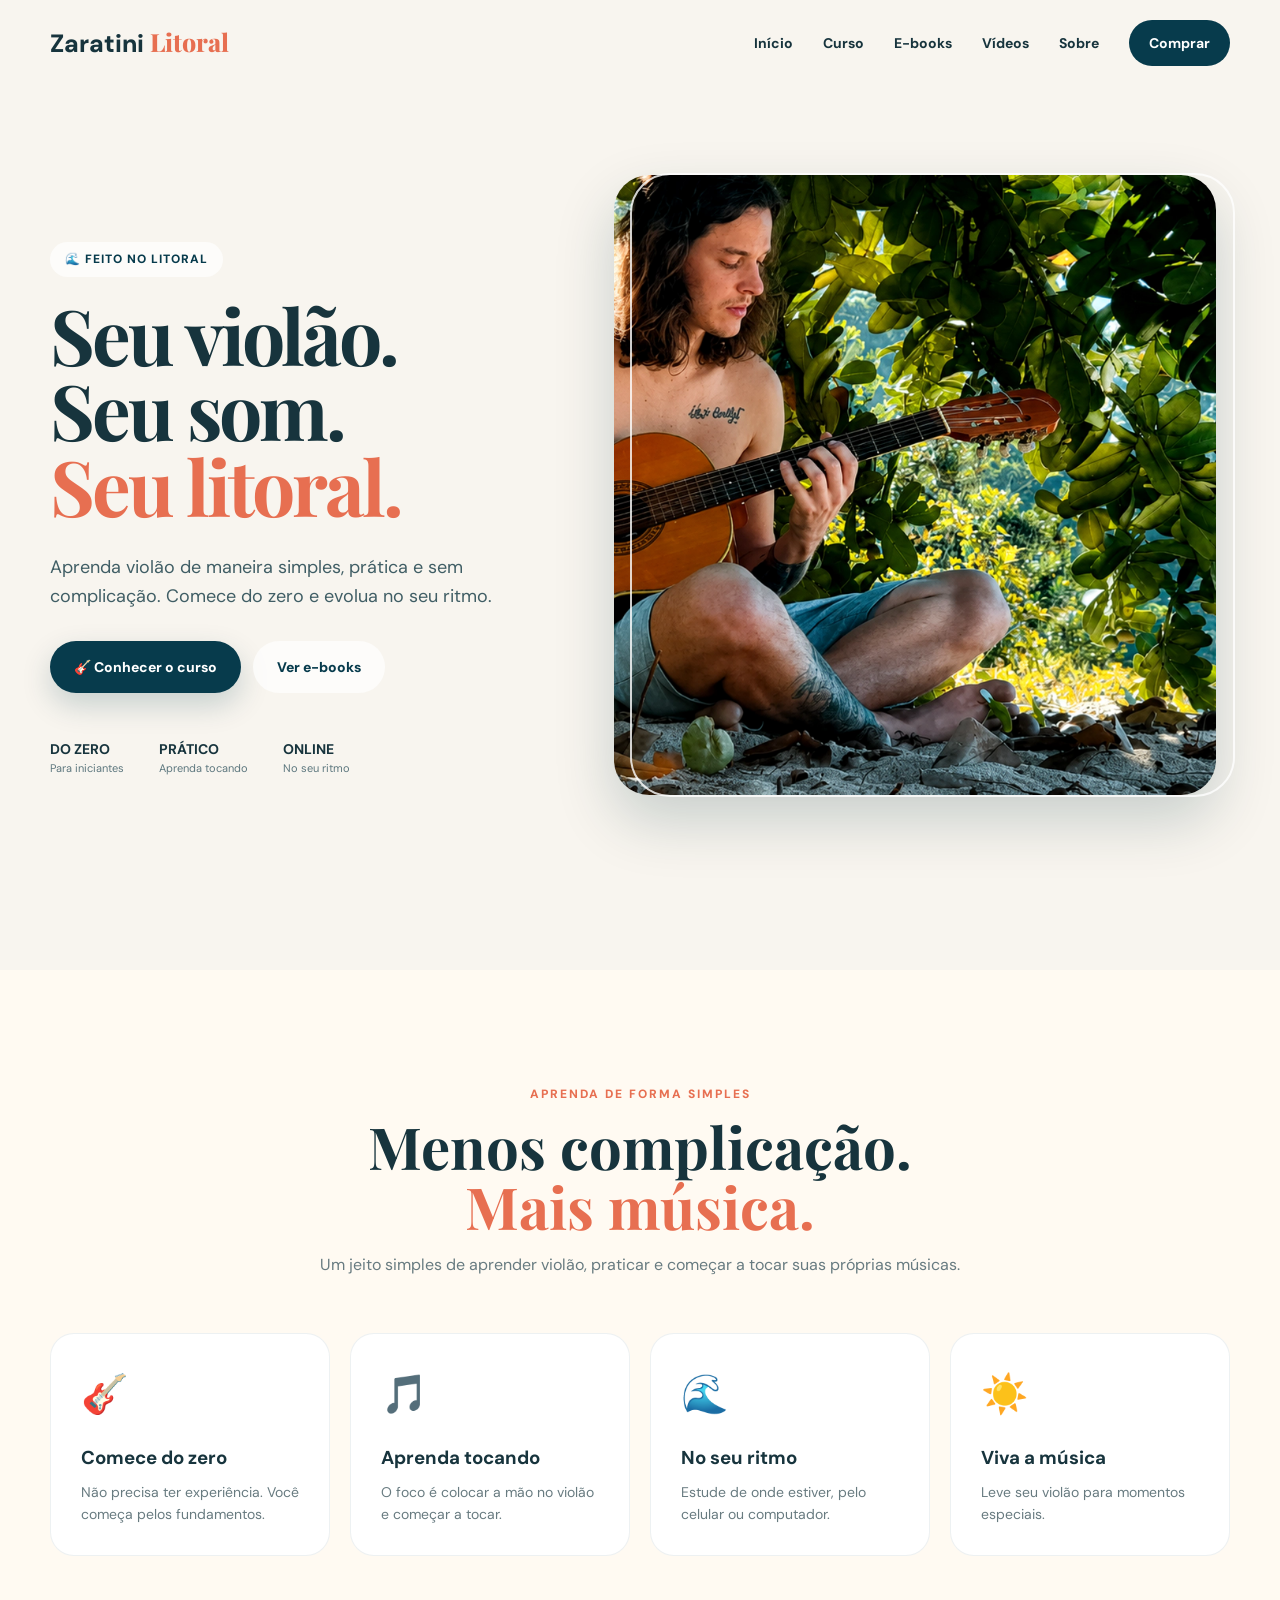
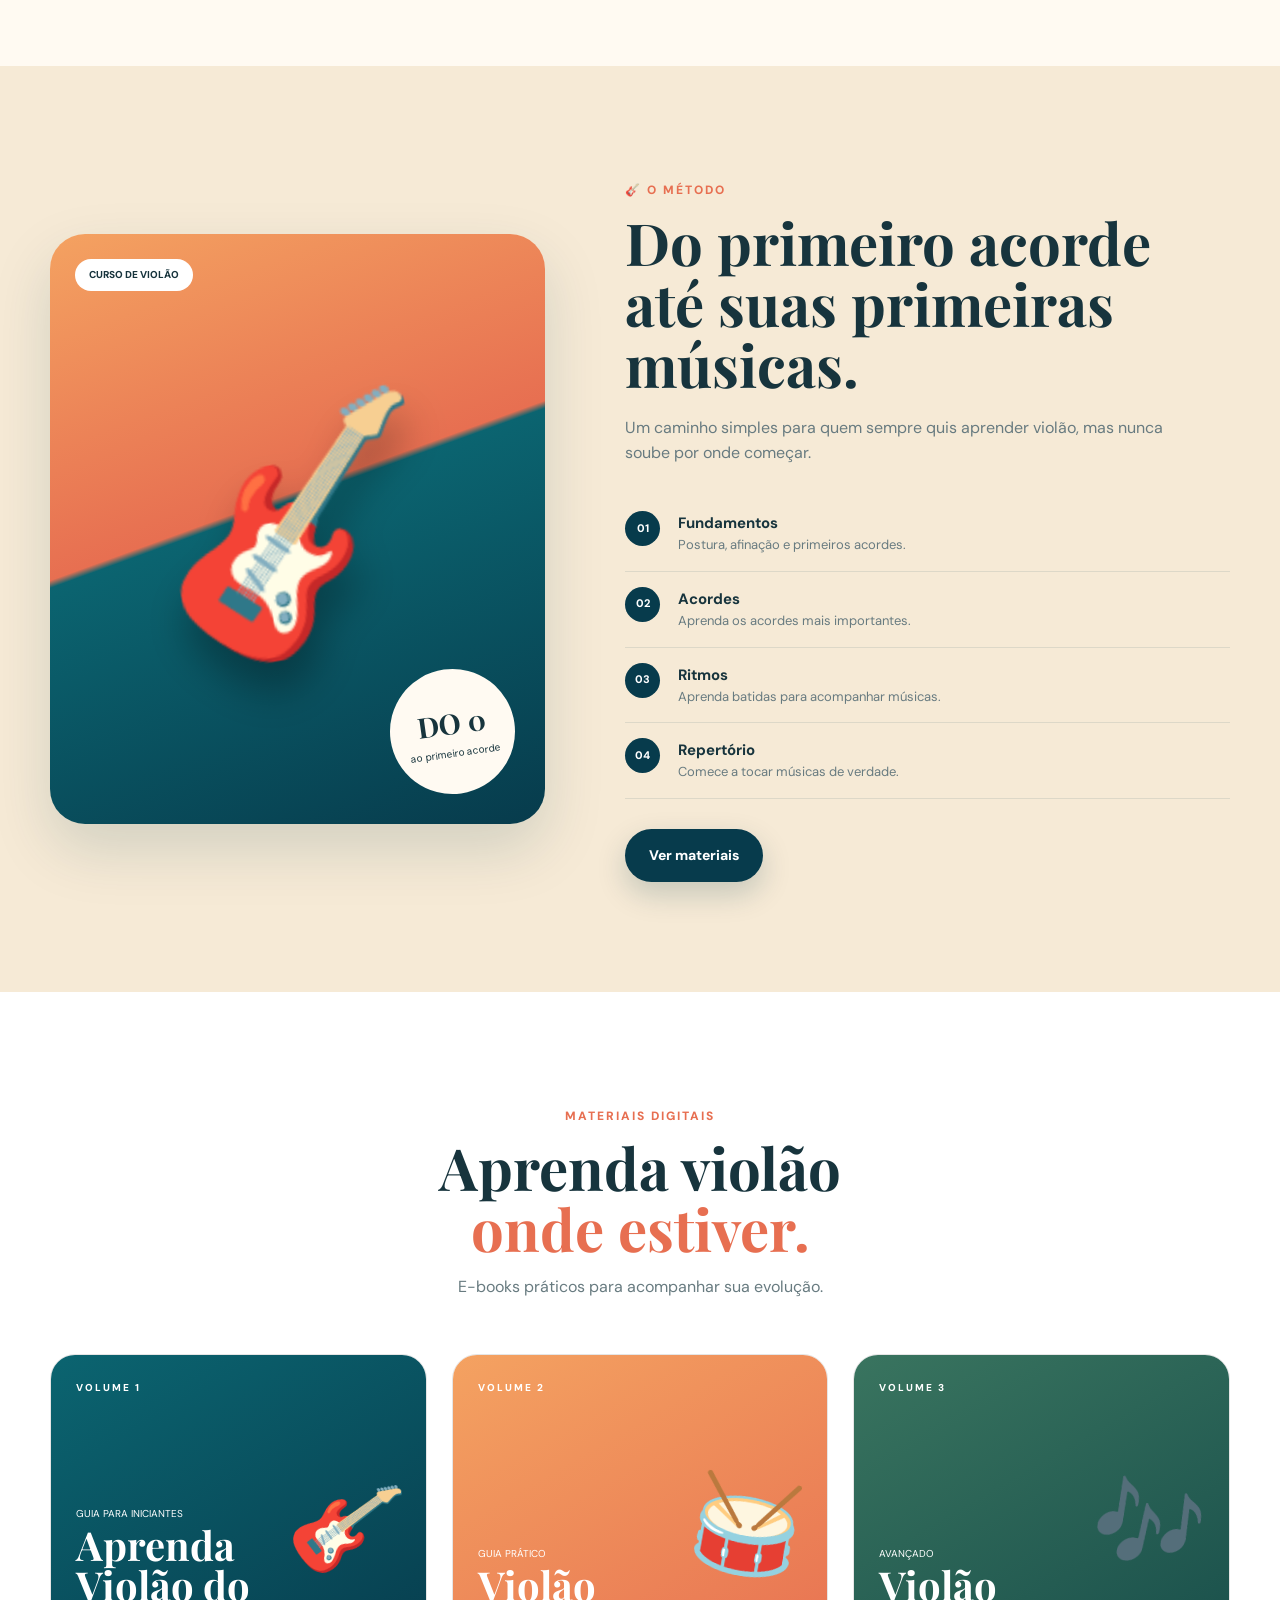
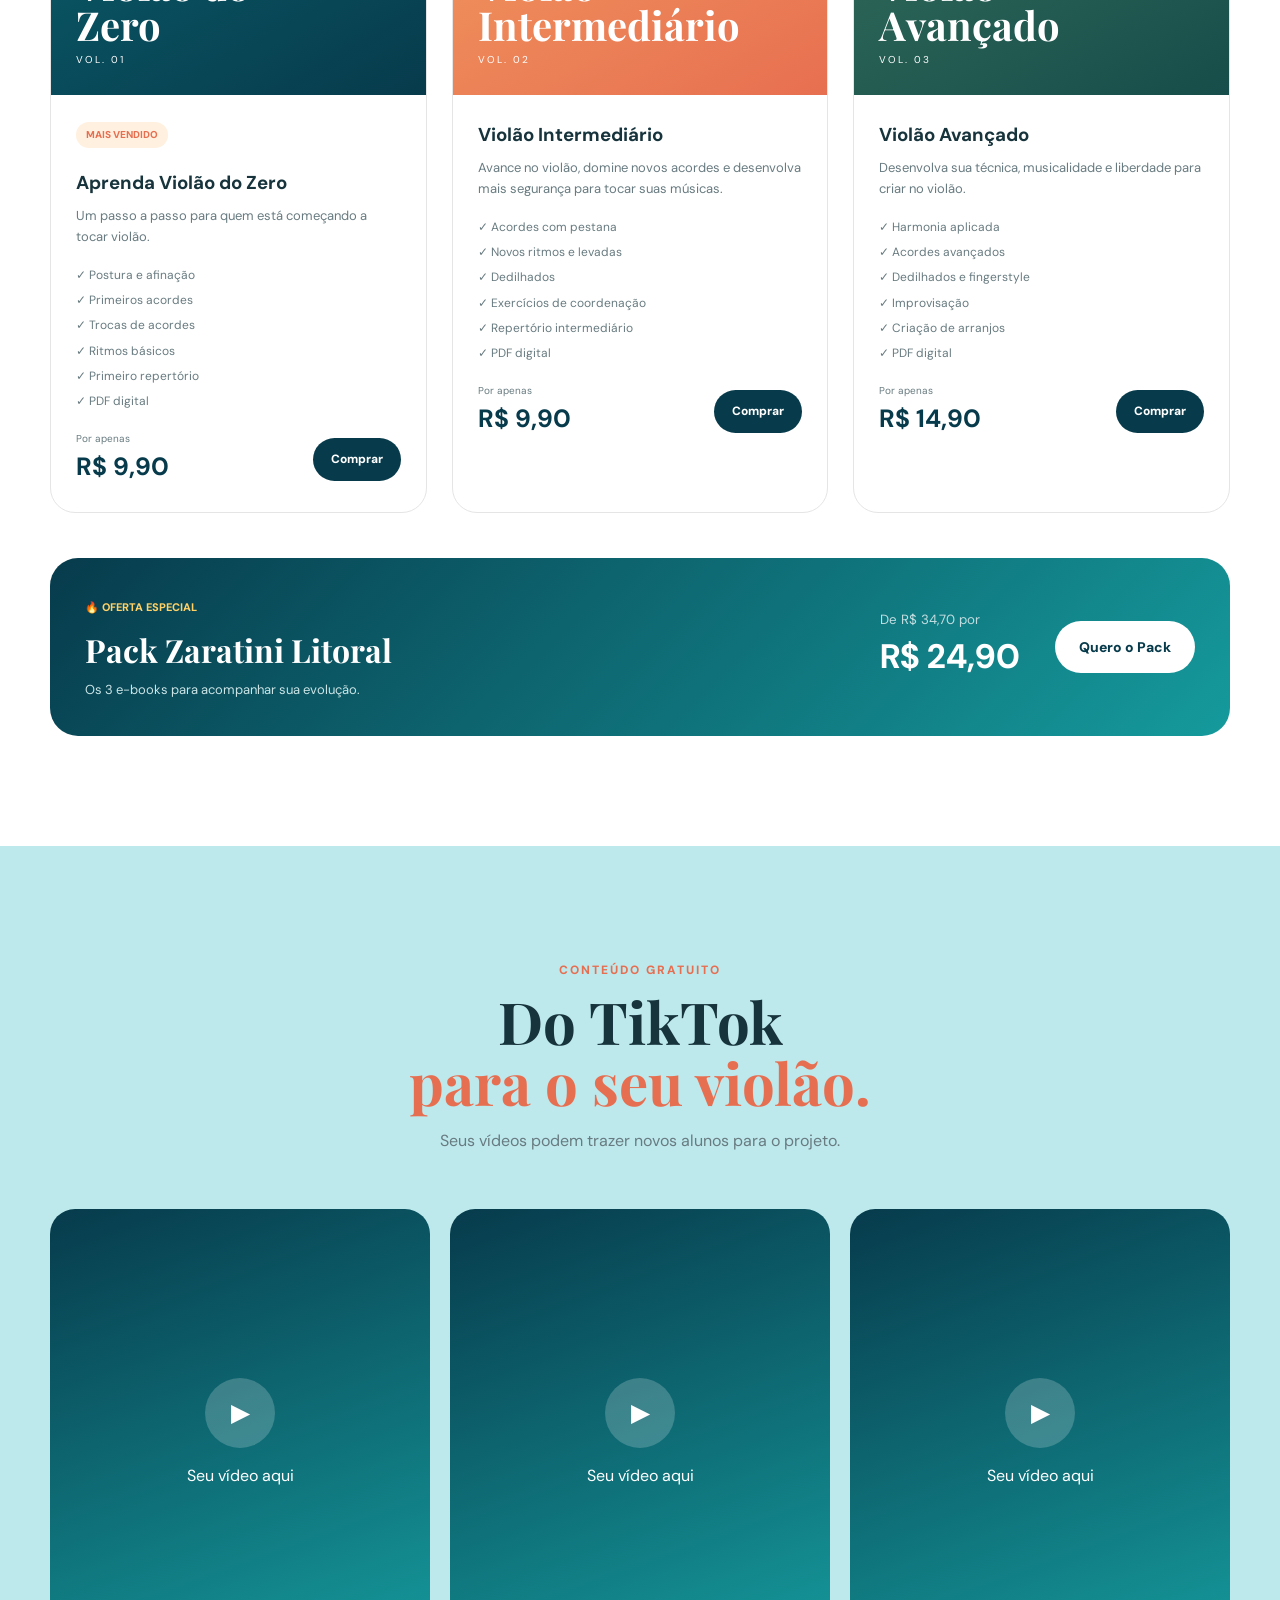
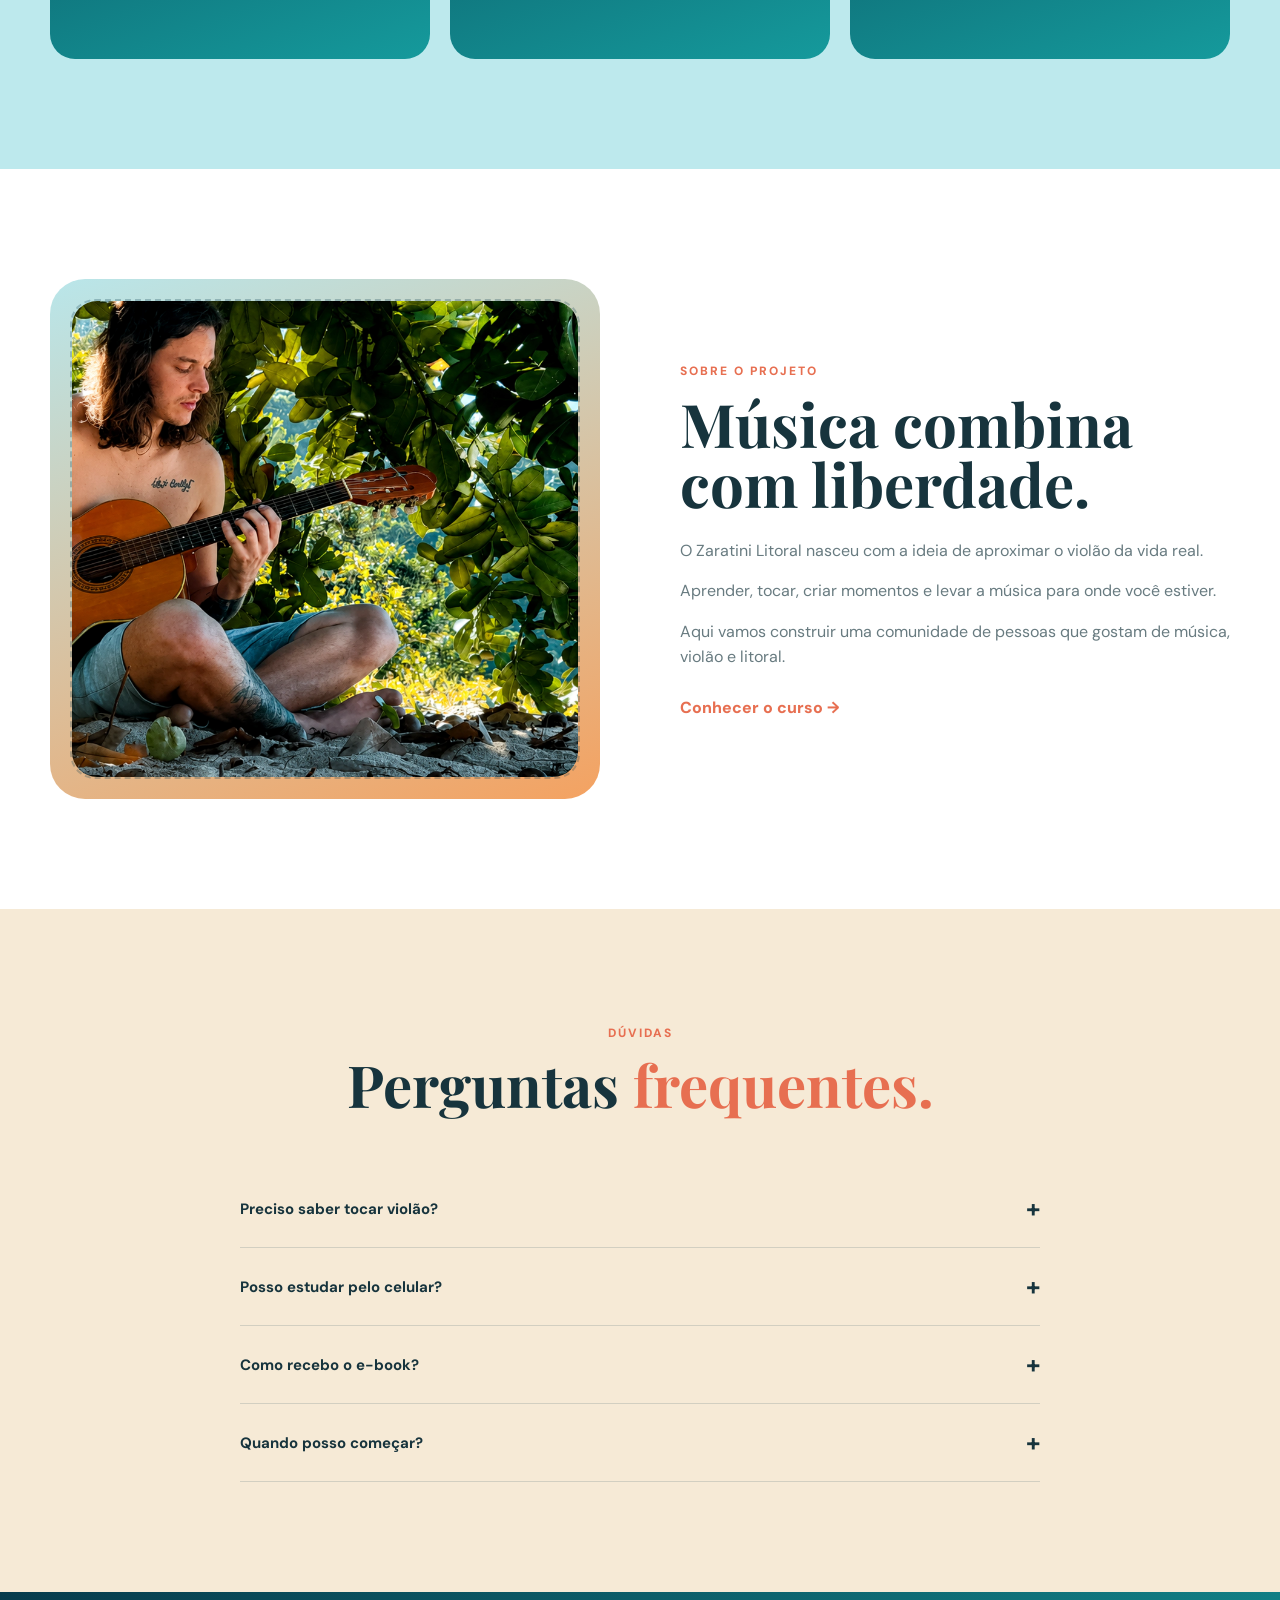
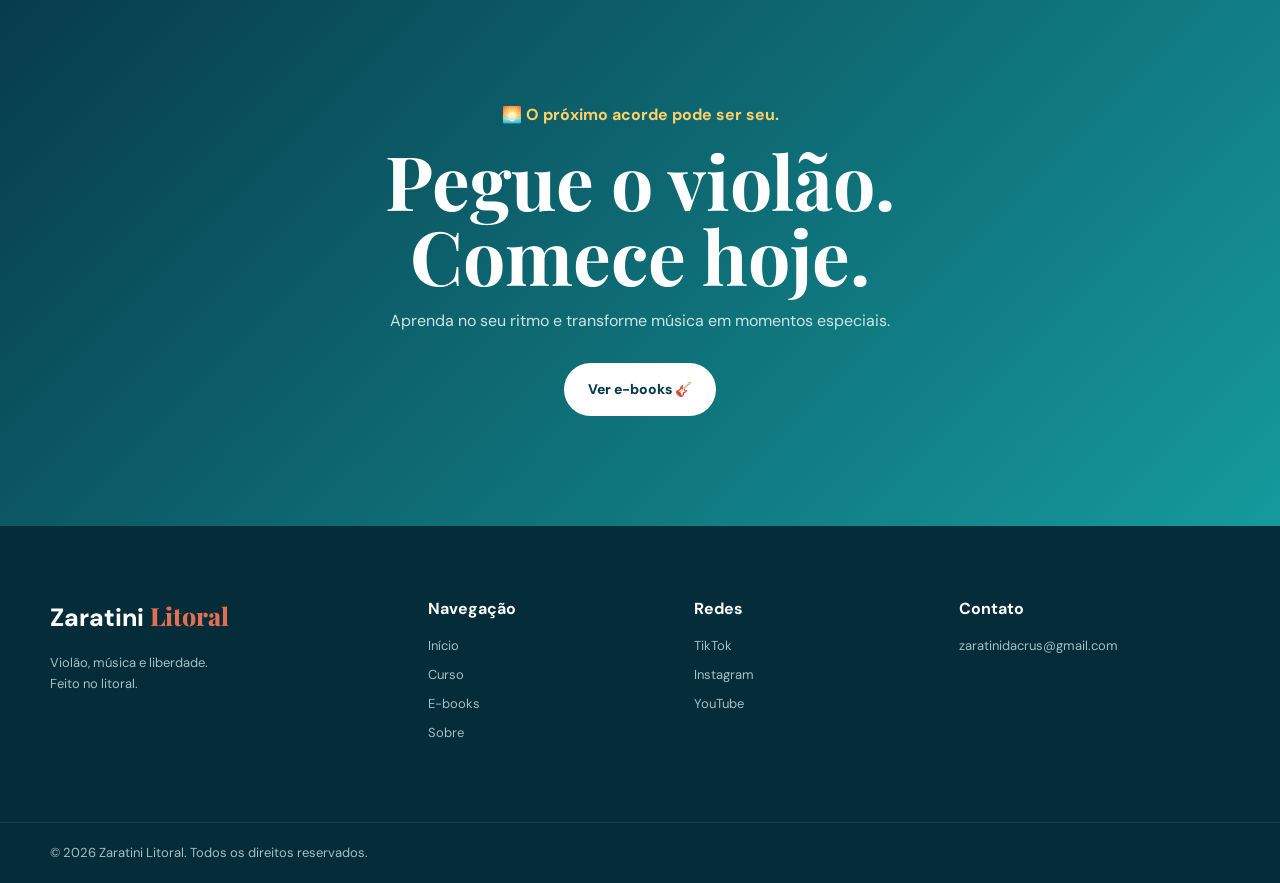
==== index.html @ 80288791 "Corrige caminho da imagem" ====
<!DOCTYPE html>
<html lang="pt-BR">

<head>
    <meta charset="UTF-8">

    <meta name="viewport" content="width=device-width, initial-scale=1.0">

    <title>Zaratini Litoral | Violão, Música e Liberdade</title>

    <meta
        name="description"
        content="Aprenda violão de forma simples e prática com o Zaratini Litoral."
    >

    <link rel="preconnect" href="https://fonts.googleapis.com">

    <link rel="preconnect" href="https://fonts.gstatic.com" crossorigin>

    <link
        href="https://fonts.googleapis.com/css2?family=DM+Sans:wght@400;500;600;700;800&family=Playfair+Display:wght@600;700&display=swap"
        rel="stylesheet"
    >

    <link rel="stylesheet" href="style.css">
</head>

<body>

    <!-- ================= HEADER ================= -->

    <header class="header" id="header">

        <div class="container nav">

            <a href="#inicio" class="logo">
                Zaratini
                <span>Litoral</span>
            </a>

            <button
                class="menu-btn"
                id="menuBtn"
                type="button"
            >
                ☰
            </button>

            <nav class="nav-menu" id="navMenu">

                <a href="#inicio">Início</a>

                <a href="#curso">Curso</a>

                <a href="#ebooks">E-books</a>

                <a href="#videos">Vídeos</a>

                <a href="#sobre">Sobre</a>

                <a href="#ebooks" class="nav-button">
                    Comprar
                </a>

            </nav>

        </div>

    </header>


    <!-- ================= HERO ================= -->

    <main>

        <section class="hero" id="inicio">

            <div class="hero-overlay"></div>

            <div class="container hero-container">

                <div class="hero-content">

                    <span class="location">
                        🌊 FEITO NO LITORAL
                    </span>

                    <h1>
                        Seu violão.
                        <br>
                        Seu som.
                        <br>
                        <span>Seu litoral.</span>
                    </h1>

                    <p>
                        Aprenda violão de maneira simples,
                        prática e sem complicação.
                        Comece do zero e evolua no seu ritmo.
                    </p>

                    <div class="hero-buttons">

                        <a
                            href="#curso"
                            class="button primary"
                        >
                            🎸 Conhecer o curso
                        </a>

                        <a
                            href="#ebooks"
                            class="button secondary"
                        >
                            Ver e-books
                        </a>

                    </div>

                    <div class="hero-stats">

                        <div>
                            <strong>DO ZERO</strong>
                            <span>Para iniciantes</span>
                        </div>

                        <div>
                            <strong>PRÁTICO</strong>
                            <span>Aprenda tocando</span>
                        </div>

                        <div>
                            <strong>ONLINE</strong>
                            <span>No seu ritmo</span>
                        </div>

                    </div>

                </div>


                <div class="hero-card">

                    <div class="sun"></div>

                    <div class="ocean"></div>

                    <div class="hero-guitar">
                        🎸
                    </div>

                    <div class="hero-card-text">
                        <strong>
                            Música combina com liberdade.
                        </strong>

                        <span>
                            Violão • Praia • Litoral
                        </span>
                    </div>

                </div>

            </div>

            <div class="hero-wave"></div>

        </section>


        <!-- ================= BENEFÍCIOS ================= -->

        <section class="section benefits">

            <div class="container">

                <div class="section-heading">

                    <span>APRENDA DE FORMA SIMPLES</span>

                    <h2>
                        Menos complicação.
                        <br>
                        <em>Mais música.</em>
                    </h2>

                    <p>
                       Um jeito simples de aprender violão, praticar e começar a tocar suas próprias músicas.
                    </p>

                </div>


                <div class="benefit-grid">

                    <article class="benefit-card">

                        <div class="benefit-icon">
                            🎸
                        </div>

                        <h3>
                            Comece do zero
                        </h3>

                        <p>
                            Não precisa ter experiência.
                            Você começa pelos fundamentos.
                        </p>

                    </article>


                    <article class="benefit-card">

                        <div class="benefit-icon">
                            🎵
                        </div>

                        <h3>
                            Aprenda tocando
                        </h3>

                        <p>
                            O foco é colocar a mão no violão
                            e começar a tocar.
                        </p>

                    </article>


                    <article class="benefit-card">

                        <div class="benefit-icon">
                            🌊
                        </div>

                        <h3>
                            No seu ritmo
                        </h3>

                        <p>
                            Estude de onde estiver,
                            pelo celular ou computador.
                        </p>

                    </article>


                    <article class="benefit-card">

                        <div class="benefit-icon">
                            ☀️
                        </div>

                        <h3>
                            Viva a música
                        </h3>

                        <p>
                            Leve seu violão para momentos
                            especiais.
                        </p>

                    </article>

                </div>

            </div>

        </section>


        <!-- ================= CURSO ================= -->

        <section class="section course" id="curso">

            <div class="container course-grid">

                <div class="course-visual">

                    <span class="course-label">
                        CURSO DE VIOLÃO
                    </span>

                    <div class="big-guitar">
                        🎸
                    </div>

                    <div class="course-sticker">
                        <strong>DO 0</strong>
                        <span>ao primeiro acorde</span>
                    </div>

                </div>


                <div class="course-content">

                    <span class="small-title">
                        🎸 O MÉTODO
                    </span>

                    <h2>
                        Do primeiro acorde
                        até suas primeiras músicas.
                    </h2>

                    <p>
                        Um caminho simples para quem sempre
                        quis aprender violão, mas nunca soube
                        por onde começar.
                    </p>


                    <div class="course-list">

                        <div class="course-step">

                            <span>01</span>

                            <div>
                                <h3>
                                    Fundamentos
                                </h3>

                                <p>
                                    Postura, afinação e primeiros acordes.
                                </p>
                            </div>

                        </div>


                        <div class="course-step">

                            <span>02</span>

                            <div>
                                <h3>
                                    Acordes
                                </h3>

                                <p>
                                    Aprenda os acordes mais importantes.
                                </p>
                            </div>

                        </div>


                        <div class="course-step">

                            <span>03</span>

                            <div>
                                <h3>
                                    Ritmos
                                </h3>

                                <p>
                                    Aprenda batidas para acompanhar músicas.
                                </p>
                            </div>

                        </div>


                        <div class="course-step">

                            <span>04</span>

                            <div>
                                <h3>
                                    Repertório
                                </h3>

                                <p>
                                    Comece a tocar músicas de verdade.
                                </p>
                            </div>

                        </div>

                    </div>


                    <a
                        href="#ebooks"
                        class="button primary"
                    >
                        Ver materiais
                    </a>

                </div>

            </div>

        </section>


        <!-- ================= EBOOKS ================= -->

        <section class="section ebooks" id="ebooks">

            <div class="container">

                <div class="section-heading">

                    <span>MATERIAIS DIGITAIS</span>

                    <h2>
                        Aprenda violão
                        <br>
                        <em>onde estiver.</em>
                    </h2>

                    <p>
                        E-books práticos para acompanhar
                        sua evolução.
                    </p>

                </div>


                <div class="ebook-grid">


                    <!-- EBOOK 1 -->

                    <article class="ebook-card">

                        <div class="ebook-cover blue">

                            <span class="cover-brand">
                                VOLUME 1
                            </span>

                            <div class="cover-icon">
                                🎸
                            </div>

                            <div class="cover-title">

                                <small>
                                    GUIA PARA INICIANTES
                                </small>

                                <h3>
                                 Aprenda Violão do Zero
                                </h3>

                                <span>
                                    VOL. 01
                                </span>

                            </div>

                        </div>


                        <div class="ebook-body">

                            <span class="tag">
                                MAIS VENDIDO
                            </span>

                            <h3>
                                <h3>Aprenda Violão do Zero</h3>
                            </h3>

                            <p>
                             Um passo a passo para quem está começando a tocar violão.
                            </p>

                            <ul>
                               <li>✓ Postura e afinação</li>
                               <li>✓ Primeiros acordes</li>
                                <li>✓ Trocas de acordes</li>
                                <li>✓ Ritmos básicos</li>
                                <li>✓ Primeiro repertório</li>
                                <li>✓ PDF digital</li>
                            </ul>

                            <div class="product-footer">

                                <div class="price">
                                    <small>
                                        Por apenas
                                    </small>

                                    <strong>
                                        R$ 9,90
                                    </strong>
                                </div>

                                <a
                                    href="SEU_LINK_EBOOK_01"
                                    class="buy-button"
                                    target="_blank"
                                >
                                    Comprar
                                </a>

                            </div>

                        </div>

                    </article>


                    <!-- EBOOK 2 -->

                    <article class="ebook-card">

                        <div class="ebook-cover sunset">

                            <span class="cover-brand">
                               VOLUME 2
                            </span>

                            <div class="cover-icon">
                                🥁
                            </div>

                            <div class="cover-title">

                                <small>
                                    GUIA PRÁTICO
                                </small>

                                <h3>
                                  Violão Intermediário
                                </h3>

                                <span>
                                    VOL. 02
                                </span>

                            </div>

                        </div>


                        <div class="ebook-body">

                            <h3>
                                Violão Intermediário
                            </h3>

                            <p>
                                Avance no violão, domine novos acordes e desenvolva mais segurança para tocar suas músicas.
                            </p>

                            <ul>
                               <li>✓ Acordes com pestana</li>
                               <li>✓ Novos ritmos e levadas</li>
                               <li>✓ Dedilhados</li>
                               <li>✓ Exercícios de coordenação</li>
                               <li>✓ Repertório intermediário</li>
                               <li>✓ PDF digital</li>
                            </ul>

                            <div class="product-footer">

                                <div class="price">
                                    <small>
                                        Por apenas
                                    </small>

                                    <strong>
                                        R$ 9,90
                                    </strong>
                                </div>

                                <a
                                    href="SEU_LINK_EBOOK_02"
                                    class="buy-button"
                                    target="_blank"
                                >
                                    Comprar
                                </a>

                            </div>

                        </div>

                    </article>


                    <!-- EBOOK 3 -->

                    <article class="ebook-card">

                        <div class="ebook-cover green">

                            <span class="cover-brand">
                               VOLUME 3
                            </span>

                            <div class="cover-icon">
                                🎶
                            </div>

                            <div class="cover-title">

                                <small>
                                    AVANÇADO
                                </small>

                                <h3>
                                   Violão Avançado
                                </h3>

                                <span>
                                    VOL. 03
                                </span>

                            </div>

                        </div>


                        <div class="ebook-body">

                            <h3>
                                Violão Avançado
                            </h3>

                            <p>
                                Desenvolva sua técnica, musicalidade e liberdade para criar no violão.
                            </p>

                            <ul>
                               <ul>
    <li>✓ Harmonia aplicada</li>
    <li>✓ Acordes avançados</li>
    <li>✓ Dedilhados e fingerstyle</li>
    <li>✓ Improvisação</li>
    <li>✓ Criação de arranjos</li>
    <li>✓ PDF digital</li>
</ul>
                            </ul>

                            <div class="product-footer">

                                <div class="price">
                                    <small>
                                        Por apenas
                                    </small>

                                    <strong>
                                        R$ 14,90
                                    </strong>
                                </div>

                                <a
                                    href="SEU_LINK_EBOOK_03"
                                    class="buy-button"
                                    target="_blank"
                                >
                                    Comprar
                                </a>

                            </div>

                        </div>

                    </article>

                </div>


                <!-- PACK -->

                <div class="pack">

                    <div class="pack-text">

                        <span>
                            🔥 OFERTA ESPECIAL
                        </span>

                        <h3>
                            Pack Zaratini Litoral
                        </h3>

                        <p>
                            Os 3 e-books para acompanhar
                            sua evolução.
                        </p>

                    </div>

                    <div class="pack-price">

                        <small>
                            De R$ 34,70 por
                        </small>

                        <strong>
                            R$ 24,90
                        </strong>

                    </div>

                    <a
                        href="SEU_LINK_PACK"
                        class="button white"
                        target="_blank"
                    >
                        Quero o Pack
                    </a>

                </div>

            </div>

        </section>


        <!-- ================= VÍDEOS ================= -->

        <section class="section videos" id="videos">

            <div class="container">

                <div class="section-heading">

                    <span>CONTEÚDO GRATUITO</span>

                    <h2>
                        Do TikTok
                        <br>
                        <em>para o seu violão.</em>
                    </h2>

                    <p>
                        Seus vídeos podem trazer novos
                        alunos para o projeto.
                    </p>

                </div>


                <div class="video-grid">

                    <div class="video-box">
                        <span>▶</span>
                        <p>Seu vídeo aqui</p>
                    </div>

                    <div class="video-box">
                        <span>▶</span>
                        <p>Seu vídeo aqui</p>
                    </div>

                    <div class="video-box">
                        <span>▶</span>
                        <p>Seu vídeo aqui</p>
                    </div>

                </div>

            </div>

        </section>


        <!-- ================= SOBRE ================= -->

        <section class="section about" id="sobre">

            <div class="container about-grid">

                <div class="about-photo">

                <div class="photo-placeholder">

    <img
       src="Images/erick-violao-litoral.webp"
        alt="Erick tocando violão no litoral"
    >

</div>

                </div>


                <div class="about-content">

                    <span class="small-title">
                        SOBRE O PROJETO
                    </span>

                    <h2>
                        Música combina
                        com liberdade.
                    </h2>

                    <p>
                        O Zaratini Litoral nasceu com a ideia
                        de aproximar o violão da vida real.
                    </p>

                    <p>
                        Aprender, tocar, criar momentos e
                        levar a música para onde você estiver.
                    </p>

                    <p>
                        Aqui vamos construir uma comunidade
                        de pessoas que gostam de música,
                        violão e litoral.
                    </p>

                    <a
                        href="#curso"
                        class="text-link"
                    >
                        Conhecer o curso →
                    </a>

                </div>

            </div>

        </section>


        <!-- ================= FAQ ================= -->

        <section class="section faq">

            <div class="container">

                <div class="section-heading">

                    <span>DÚVIDAS</span>

                    <h2>
                        Perguntas
                        <em>frequentes.</em>
                    </h2>

                </div>


                <div class="faq-list">

                    <div class="faq-item">

                        <button
                            class="faq-question"
                            type="button"
                        >
                            Preciso saber tocar violão?

                            <span>+</span>

                        </button>

                        <div class="faq-answer">

                            <p>
                                Não. O conteúdo foi pensado
                                para quem está começando.
                            </p>

                        </div>

                    </div>


                    <div class="faq-item">

                        <button
                            class="faq-question"
                            type="button"
                        >
                            Posso estudar pelo celular?

                            <span>+</span>

                        </button>

                        <div class="faq-answer">

                            <p>
                                Sim. O site e os materiais
                                podem ser acessados pelo celular.
                            </p>

                        </div>

                    </div>


                    <div class="faq-item">

                        <button
                            class="faq-question"
                            type="button"
                        >
                            Como recebo o e-book?

                            <span>+</span>

                        </button>

                        <div class="faq-answer">

                            <p>
                                A entrega será feita pela
                                plataforma de venda escolhida.
                            </p>

                        </div>

                    </div>


                    <div class="faq-item">

                        <button
                            class="faq-question"
                            type="button"
                        >
                            Quando posso começar?

                            <span>+</span>

                        </button>

                        <div class="faq-answer">

                            <p>
                                Assim que a compra estiver
                                disponível, você poderá começar
                                seus estudos.
                            </p>

                        </div>

                    </div>

                </div>

            </div>

        </section>


        <!-- ================= CTA ================= -->

        <section class="final-cta">

            <div class="container">

                <span>
                    🌅 O próximo acorde pode ser seu.
                </span>

                <h2>
                    Pegue o violão.
                    <br>
                    Comece hoje.
                </h2>

                <p>
                    Aprenda no seu ritmo e transforme
                    música em momentos especiais.
                </p>

                <a
                    href="#ebooks"
                    class="button white"
                >
                    Ver e-books 🎸
                </a>

            </div>

        </section>

    </main>


    <!-- ================= FOOTER ================= -->

    <footer class="footer">

        <div class="container footer-grid">

            <div>

                <a
                    href="#inicio"
                    class="footer-logo"
                >
                    Zaratini
                    <span>Litoral</span>
                </a>

                <p>
                    Violão, música e liberdade.
                    <br>
                    Feito no litoral.
                </p>

            </div>


            <div>

                <h4>
                    Navegação
                </h4>

                <a href="#inicio">
                    Início
                </a>

                <a href="#curso">
                    Curso
                </a>

                <a href="#ebooks">
                    E-books
                </a>

                <a href="#sobre">
                    Sobre
                </a>

            </div>


            <div>

                <h4>
                    Redes
                </h4>

                <a href="https://www.tiktok.com/@zaratini.ia" target="_blank" rel="noopener noreferrer">
                    TikTok
                </a>

                <a href="https://www.instagram.com/erick.zaratini" target="_blank" rel="noopener noreferrer">
                    Instagram
                </a>

                <a href="https://www.youtube.com/@zaratini-ia" target="_blank" rel="noopener noreferrer">
                    YouTube
                </a>

            </div>


            <div>

                <h4>
                    Contato
                </h4>

                <a href="mailto:zaratinidacrus@gmail.com">
                    zaratinidacrus@gmail.com
                </a>

            </div>

        </div>


        <div class="footer-bottom">

            <div class="container">

                <p>
                    © 2026 Zaratini Litoral.
                    Todos os direitos reservados.
                </p>

            </div>

        </div>

    </footer>


    <script src="script.js"></script>

</body>

</html>
---- style.css ----
* {
    margin: 0;
    padding: 0;
    box-sizing: border-box;
}

:root {
    --ocean: #073b4c;
    --ocean-dark: #052c39;
    --turquoise: #159a9c;
    --sky: #bde9ed;
    --sand: #f6ead6;
    --cream: #fffaf2;
    --orange: #e76f51;
    --yellow: #ffd166;
    --green: #39745f;
    --text: #17343d;
    --muted: #687b80;
    --white: #ffffff;
}

html {
    scroll-behavior: smooth;
}

body {
    font-family: "DM Sans", sans-serif;
    color: var(--text);
    background: var(--cream);
    line-height: 1.6;
}

a {
    text-decoration: none;
    color: inherit;
}

button {
    font-family: inherit;
}

.container {
    width: min(1180px, calc(100% - 40px));
    margin: auto;
}


/* ================= HEADER ================= */

.header {
    position: fixed;
    top: 0;
    left: 0;
    width: 100%;
    z-index: 1000;
    padding: 20px 0;
    transition: 0.3s;
}

.header.scrolled {
    background: rgba(255, 250, 242, 0.95);
    backdrop-filter: blur(15px);
    box-shadow: 0 5px 25px rgba(0, 0, 0, 0.08);
}

.nav {
    display: flex;
    align-items: center;
    justify-content: space-between;
}

.logo,
.footer-logo {
    font-size: 25px;
    font-weight: 800;
}

.logo span,
.footer-logo span {
    color: var(--orange);
    font-family: "Playfair Display", serif;
}

.nav-menu {
    display: flex;
    align-items: center;
    gap: 30px;
}

.nav-menu a {
    font-size: 14px;
    font-weight: 700;
}

.nav-menu a:hover {
    color: var(--orange);
}

.nav-button {
    background: var(--ocean);
    color: white !important;
    padding: 12px 20px;
    border-radius: 50px;
}

.menu-btn {
    display: none;
    border: 0;
    background: transparent;
    font-size: 28px;
    cursor: pointer;
}


/* ================= HERO ================= */

.hero {
    position: relative;
    min-height: 760px;
    padding: 150px 0 100px;
    overflow: hidden;
    background:
        linear-gradient(
            135deg,
            #d7f2f1 0%,
            #b9e6ea 45%,
            #f5d8b5 100%
        );
}

.hero-container {
    position: relative;
    z-index: 5;
    display: grid;
    grid-template-columns: 1fr 1fr;
    gap: 70px;
    align-items: center;
}

.location {
    display: inline-block;
    padding: 8px 15px;
    border-radius: 50px;
    background: rgba(255,255,255,0.7);
    color: var(--ocean);
    font-size: 12px;
    font-weight: 800;
    letter-spacing: 1px;
}

.hero h1 {
    margin-top: 20px;
    font-family: "Playfair Display", serif;
    font-size: clamp(50px, 6vw, 80px);
    line-height: 0.98;
    letter-spacing: -3px;
}

.hero h1 span {
    color: var(--orange);
}

.hero-content > p {
    max-width: 570px;
    margin: 30px 0;
    color: #405e65;
    font-size: 18px;
}

.hero-buttons {
    display: flex;
    flex-wrap: wrap;
    gap: 12px;
}

.button {
    display: inline-flex;
    align-items: center;
    justify-content: center;
    padding: 15px 24px;
    border-radius: 50px;
    font-size: 14px;
    font-weight: 800;
    transition: 0.25s;
}

.button:hover {
    transform: translateY(-3px);
}

.button.primary {
    background: var(--ocean);
    color: white;
    box-shadow: 0 12px 30px rgba(7,59,76,0.2);
}

.button.secondary {
    background: rgba(255,255,255,0.7);
    color: var(--ocean);
}

.button.white {
    background: white;
    color: var(--ocean);
}

.hero-stats {
    display: flex;
    gap: 35px;
    margin-top: 45px;
}

.hero-stats div {
    display: flex;
    flex-direction: column;
}

.hero-stats strong {
    font-size: 14px;
}

.hero-stats span {
    color: #5d777e;
    font-size: 11px;
}


/* ================= HERO CARD ================= */

.hero-card {
    position: relative;
    width: min(470px, 100%);
    height: 520px;
    margin-left: auto;
    overflow: hidden;
    border-radius: 40px;
    transform: rotate(2deg);
    background:
        linear-gradient(
            180deg,
            #f6c879 0%,
            #ef8d65 42%,
            #159a9c 43%,
            #073b4c 100%
        );
    box-shadow: 0 35px 70px rgba(7,59,76,0.25);
}

.sun {
    position: absolute;
    width: 140px;
    height: 140px;
    top: 55px;
    right: 60px;
    border-radius: 50%;
    background: var(--yellow);
}

.ocean {
    position: absolute;
    bottom: 0;
    left: 0;
    width: 100%;
    height: 55%;
    background:
        repeating-linear-gradient(
            -10deg,
            transparent 0,
            transparent 25px,
            rgba(255,255,255,0.12) 26px,
            rgba(255,255,255,0.12) 28px
        );
}

.hero-guitar {
    position: absolute;
    top: 48%;
    left: 50%;
    transform: translate(-50%, -50%) rotate(-10deg);
    font-size: 180px;
    filter: drop-shadow(0 25px 20px rgba(0,0,0,0.25));
}

.hero-card-text {
    position: absolute;
    bottom: 25px;
    left: 25px;
    right: 25px;
    display: flex;
    flex-direction: column;
    gap: 3px;
    padding: 17px;
    border-radius: 18px;
    background: rgba(255,255,255,0.92);
}

.hero-card-text strong {
    font-size: 14px;
}

.hero-card-text span {
    color: var(--muted);
    font-size: 11px;
}


/* ================= SECTIONS ================= */

.section {
    padding: 110px 0;
}

.section-heading {
    max-width: 700px;
    margin: 0 auto 55px;
    text-align: center;
}

.section-heading > span,
.small-title {
    color: var(--orange);
    font-size: 12px;
    font-weight: 800;
    letter-spacing: 2px;
}

.section-heading h2 {
    margin: 10px 0 15px;
    font-family: "Playfair Display", serif;
    font-size: clamp(38px, 5vw, 58px);
    line-height: 1.05;
}

.section-heading h2 em {
    color: var(--orange);
    font-style: normal;
}

.section-heading p {
    color: var(--muted);
}


/* ================= BENEFITS ================= */

.benefits {
    background: var(--cream);
}

.benefit-grid {
    display: grid;
    grid-template-columns: repeat(4, 1fr);
    gap: 20px;
}

.benefit-card {
    padding: 30px;
    border-radius: 24px;
    background: white;
    transition: 0.3s;
    border: 1px solid rgba(7,59,76,0.07);
}

.benefit-card:hover {
    transform: translateY(-8px);
    box-shadow: 0 20px 50px rgba(7,59,76,0.12);
}

.benefit-icon {
    margin-bottom: 18px;
    font-size: 38px;
}

.benefit-card h3 {
    margin-bottom: 8px;
}

.benefit-card p {
    color: var(--muted);
    font-size: 14px;
}


/* ================= COURSE ================= */

.course {
    background: var(--sand);
}

.course-grid {
    display: grid;
    grid-template-columns: 0.9fr 1.1fr;
    gap: 80px;
    align-items: center;
}

.course-visual {
    position: relative;
    height: 590px;
    overflow: hidden;
    border-radius: 35px;
    background:
        linear-gradient(
            160deg,
            #f4a261 0%,
            #e76f51 45%,
            #0b6470 46%,
            #073b4c 100%
        );
    box-shadow: 0 25px 60px rgba(7,59,76,0.15);
}

.course-label {
    position: absolute;
    top: 25px;
    left: 25px;
    padding: 8px 14px;
    border-radius: 50px;
    background: white;
    font-size: 10px;
    font-weight: 800;
}

.big-guitar {
    position: absolute;
    top: 50%;
    left: 50%;
    transform: translate(-50%, -50%) rotate(-10deg);
    font-size: 230px;
    filter: drop-shadow(0 30px 20px rgba(0,0,0,0.3));
}

.course-sticker {
    position: absolute;
    right: 30px;
    bottom: 30px;
    width: 125px;
    height: 125px;
    display: flex;
    flex-direction: column;
    align-items: center;
    justify-content: center;
    text-align: center;
    border-radius: 50%;
    background: var(--cream);
    transform: rotate(-8deg);
}

.course-sticker strong {
    font-family: "Playfair Display", serif;
    font-size: 28px;
}

.course-sticker span {
    font-size: 10px;
}

.course-content h2 {
    margin: 10px 0 20px;
    font-family: "Playfair Display", serif;
    font-size: clamp(38px, 5vw, 58px);
    line-height: 1.05;
}

.course-content > p {
    max-width: 570px;
    color: var(--muted);
}

.course-list {
    margin: 30px 0;
}

.course-step {
    display: flex;
    gap: 18px;
    padding: 15px 0;
    border-bottom: 1px solid rgba(7,59,76,0.1);
}

.course-step > span {
    display: grid;
    place-items: center;
    width: 35px;
    height: 35px;
    flex-shrink: 0;
    border-radius: 50%;
    background: var(--ocean);
    color: white;
    font-size: 11px;
    font-weight: 800;
}

.course-step h3 {
    font-size: 15px;
}

.course-step p {
    color: var(--muted);
    font-size: 13px;
}


/* ================= EBOOKS ================= */

.ebooks {
    background: white;
}

.ebook-grid {
    display: grid;
    grid-template-columns: repeat(3, 1fr);
    gap: 25px;
}

.ebook-card {
    overflow: hidden;
    border: 1px solid #e5e5e5;
    border-radius: 25px;
    background: white;
    transition: 0.3s;
}

.ebook-card:hover {
    transform: translateY(-8px);
    box-shadow: 0 20px 50px rgba(7,59,76,0.12);
}

.ebook-cover {
    position: relative;
    height: 340px;
    padding: 25px;
    display: flex;
    flex-direction: column;
    justify-content: space-between;
    overflow: hidden;
    color: white;
}

.ebook-cover.blue {
    background: linear-gradient(150deg, #0b6470, #073b4c);
}

.ebook-cover.sunset {
    background: linear-gradient(150deg, #f4a261, #e76f51);
}

.ebook-cover.green {
    background: linear-gradient(150deg, #39745f, #174d4a);
}

.cover-brand {
    font-size: 10px;
    font-weight: 800;
    letter-spacing: 2px;
}

.cover-icon {
    position: absolute;
    top: 100px;
    right: 25px;
    font-size: 90px;
    transform: rotate(10deg);
}

.cover-title small {
    font-size: 10px;
}

.cover-title h3 {
    max-width: 260px;
    font-family: "Playfair Display", serif;
    font-size: 40px;
    line-height: 1;
}

.cover-title span {
    font-size: 10px;
    letter-spacing: 2px;
}

.ebook-body {
    padding: 25px;
}

.tag {
    display: inline-block;
    margin-bottom: 12px;
    padding: 5px 10px;
    border-radius: 50px;
    background: #fff0df;
    color: var(--orange);
    font-size: 10px;
    font-weight: 800;
}

.ebook-body h3 {
    margin-bottom: 8px;
}

.ebook-body > p {
    color: var(--muted);
    font-size: 13px;
}

.ebook-body ul {
    margin: 18px 0;
    padding: 0;
    list-style: none;
}

.ebook-body li {
    margin: 6px 0;
    color: var(--muted);
    font-size: 12px;
}

.product-footer {
    display: flex;
    align-items: center;
    justify-content: space-between;
    gap: 15px;
    margin-top: 20px;
}

.price {
    display: flex;
    flex-direction: column;
}

.price small {
    color: var(--muted);
    font-size: 10px;
}

.price strong {
    color: var(--ocean);
    font-size: 25px;
}

.buy-button {
    padding: 12px 18px;
    border-radius: 50px;
    background: var(--ocean);
    color: white;
    font-size: 12px;
    font-weight: 800;
}

.buy-button:hover {
    background: var(--orange);
}


/* ================= PACK ================= */

.pack {
    display: grid;
    grid-template-columns: 1fr auto auto;
    align-items: center;
    gap: 35px;
    margin-top: 45px;
    padding: 35px;
    border-radius: 28px;
    background: linear-gradient(135deg, var(--ocean), var(--turquoise));
    color: white;
}

.pack-text > span {
    color: var(--yellow);
    font-size: 11px;
    font-weight: 800;
}

.pack h3 {
    margin: 5px 0;
    font-family: "Playfair Display", serif;
    font-size: 32px;
}

.pack p {
    color: #cbe5e7;
    font-size: 13px;
}

.pack-price {
    display: flex;
    flex-direction: column;
}

.pack-price small {
    color: #c1dde0;
}

.pack-price strong {
    font-size: 34px;
}


/* ================= VIDEOS ================= */

.videos {
    background: var(--sky);
}

.video-grid {
    display: grid;
    grid-template-columns: repeat(3, 1fr);
    gap: 20px;
}

.video-box {
    height: 450px;
    display: flex;
    flex-direction: column;
    align-items: center;
    justify-content: center;
    gap: 15px;
    border-radius: 25px;
    background: linear-gradient(160deg, #073b4c, #159a9c);
    color: white;
}

.video-box span {
    display: grid;
    place-items: center;
    width: 70px;
    height: 70px;
    border-radius: 50%;
    background: rgba(255,255,255,0.2);
    font-size: 25px;
}


/* ================= ABOUT ================= */

.about {
    background: white;
}

.about-grid {
    display: grid;
    grid-template-columns: 1fr 1fr;
    gap: 80px;
    align-items: center;
}

.about-photo {
    height: 520px;
    padding: 20px;
    border-radius: 35px;
    background: linear-gradient(160deg, #b9e6ea, #f4a261);
}

.photo-placeholder {
    width: 100%;
    height: 100%;
    display: flex;
    flex-direction: column;
    align-items: center;
    justify-content: center;
    text-align: center;
    border: 2px dashed rgba(7,59,76,0.25);
    border-radius: 25px;
}

.photo-placeholder img {
    width: 100%;
    height: 100%;
    object-fit: cover;
    border-radius: 25px;
    display: block;
}

.photo-placeholder span {
    font-size: 100px;
}


.photo-placeholder strong {
    margin-top: 15px;
}

.photo-placeholder small {
    max-width: 250px;
    margin-top: 8px;
    color: var(--muted);
}

.about-content h2 {
    margin: 10px 0 25px;
    font-family: "Playfair Display", serif;
    font-size: clamp(40px, 5vw, 60px);
    line-height: 1;
}

.about-content p {
    margin-bottom: 15px;
    color: var(--muted);
}

.text-link {
    display: inline-block;
    margin-top: 10px;
    color: var(--orange);
    font-weight: 800;
}


/* ================= FAQ ================= */

.faq {
    background: var(--sand);
}

.faq-list {
    max-width: 800px;
    margin: auto;
}

.faq-item {
    border-bottom: 1px solid rgba(7,59,76,0.15);
}

.faq-question {
    width: 100%;
    padding: 22px 0;
    display: flex;
    align-items: center;
    justify-content: space-between;
    border: 0;
    background: transparent;
    color: var(--text);
    text-align: left;
    font-size: 15px;
    font-weight: 700;
    cursor: pointer;
}

.faq-question span {
    font-size: 25px;
    transition: 0.3s;
}

.faq-answer {
    max-height: 0;
    overflow: hidden;
    transition: max-height 0.3s ease;
}

.faq-answer p {
    padding-bottom: 20px;
    color: var(--muted);
    font-size: 14px;
}

.faq-item.active .faq-question span {
    transform: rotate(45deg);
}


/* ================= CTA ================= */

.final-cta {
    padding: 110px 0;
    text-align: center;
    background: linear-gradient(135deg, #073b4c, #159a9c);
    color: white;
}

.final-cta > .container > span {
    color: var(--yellow);
    font-weight: 700;
}

.final-cta h2 {
    margin: 15px 0;
    font-family: "Playfair Display", serif;
    font-size: clamp(45px, 7vw, 75px);
    line-height: 1;
}

.final-cta p {
    margin-bottom: 30px;
    color: #cce5e7;
}


/* ================= FOOTER ================= */

.footer {
    background: var(--ocean-dark);
    color: white;
}

.footer-grid {
    display: grid;
    grid-template-columns: 1.5fr 1fr 1fr 1.2fr;
    gap: 40px;
    padding: 70px 0;
}

.footer-logo {
    display: inline-block;
    margin-bottom: 15px;
}

.footer p {
    color: #9fc1c7;
    font-size: 13px;
}

.footer h4 {
    margin-bottom: 15px;
}

.footer-grid > div:not(:first-child) a {
    display: block;
    margin: 8px 0;
    color: #9fc1c7;
    font-size: 13px;
}

.footer-grid a:hover {
    color: white;
}

.footer-bottom {
    border-top: 1px solid rgba(255,255,255,0.08);
}

.footer-bottom .container {
    padding: 20px 0;
}


/* ================= RESPONSIVO ================= */

@media (max-width: 900px) {

    .menu-btn {
        display: block;
    }

    .nav-menu {
        position: absolute;
        top: 75px;
        left: 20px;
        right: 20px;
        display: none;
        flex-direction: column;
        align-items: stretch;
        gap: 0;
        padding: 20px;
        border-radius: 20px;
        background: white;
        box-shadow: 0 20px 50px rgba(0,0,0,0.15);
    }

    .nav-menu.active {
        display: flex;
    }

    .nav-menu a {
        padding: 12px;
    }

    .hero-container {
        grid-template-columns: 1fr;
    }

    .hero-card {
        margin: 20px auto 0;
    }

    .benefit-grid {
        grid-template-columns: repeat(2, 1fr);
    }

    .course-grid,
    .about-grid {
        grid-template-columns: 1fr;
    }

    .ebook-grid,
    .video-grid {
        grid-template-columns: 1fr;
    }

    .pack {
        grid-template-columns: 1fr;
    }

    .footer-grid {
        grid-template-columns: repeat(2, 1fr);
    }
}


@media (max-width: 600px) {

    .container {
        width: min(100% - 28px, 1180px);
    }

    .section {
        padding: 75px 0;
    }

    .hero {
        padding-top: 125px;
    }

    .hero h1 {
        font-size: 48px;
        letter-spacing: -2px;
    }

    .hero-content > p {
        font-size: 16px;
    }

    .hero-stats {
        gap: 18px;
    }

    .hero-card {
        height: 430px;
    }

    .hero-guitar {
        font-size: 130px;
    }

    .benefit-grid {
        grid-template-columns: 1fr;
    }

    .course-visual,
    .about-photo {
        height: 430px;
    }

    .big-guitar {
        font-size: 160px;
    }

    .ebook-cover {
        height: 300px;
    }

    .footer-grid {
        grid-template-columns: 1fr;
    }
}/* =====================================================
   FOTO PRINCIPAL - ZARATINI LITORAL
   ===================================================== */

/* =====================================================
   ZARATINI LITORAL - NOVO HERO
   Foto principal no início do site
   ===================================================== */

.hero {
    position: relative;
    min-height: 720px;
    background: #f8f5ef !important;
    overflow: hidden;
}

/* Remove a ilustração antiga do lado direito */
.hero .hero-visual {
    display: none !important;
}

/* Organiza texto e foto */
.hero .hero-container {
    position: relative;
    z-index: 2;
    min-height: 720px;
    display: grid;
    grid-template-columns: 0.9fr 1.1fr;
    align-items: center;
    gap: 60px;
}

/* Texto */
.hero .hero-content {
    position: relative;
    z-index: 3;
    max-width: 600px;
}

/* Foto principal */
.hero::after {
    content: "";
    position: absolute;
    right: 5%;
    top: 50%;
    transform: translateY(-50%);

    width: 47%;
    height: 620px;

    background-image: url("Images/erick-violao-litoral.webp");
    background-size: cover;
    background-position: center;
    background-repeat: no-repeat;

    border-radius: 35px;

    box-shadow:
        0 25px 60px rgba(0, 50, 60, 0.20);

    z-index: 1;
}

/* Pequeno efeito de borda */
.hero::before {
    content: "";
    position: absolute;
    right: 3.5%;
    top: 50%;
    transform: translateY(-50%);

    width: 47%;
    height: 620px;

    border: 2px solid rgba(255, 255, 255, 0.8);
    border-radius: 40px;

    z-index: 2;
    pointer-events: none;
}

/* =====================================================
   CELULAR
   ===================================================== */

@media (max-width: 900px) {

    .hero {
        min-height: auto;
        padding: 100px 0 60px;
    }

    .hero .hero-container {
        min-height: auto;
        grid-template-columns: 1fr;
        gap: 40px;
    }

    .hero .hero-content {
        max-width: 100%;
        text-align: center;
    }

    .hero::after {
        position: relative;
        right: auto;
        top: auto;
        transform: none;

        display: block;

        width: calc(100% - 40px);
        height: 450px;

        margin: 0 auto;

        border-radius: 30px;
    }

    .hero::before {
        display: none;
    }
}/* =====================================================
   AJUSTE FINAL DO HERO
   Remove o visual antigo e mantém a foto
   ===================================================== */

.hero .hero-container > :last-child {
    display: none !important;
}

/* Mantém o texto bem posicionado */
.hero .hero-container {
    grid-template-columns: 0.9fr 1.1fr;
}

/* Garante que a foto fique visível */
.hero::after {
    display: block !important;
}
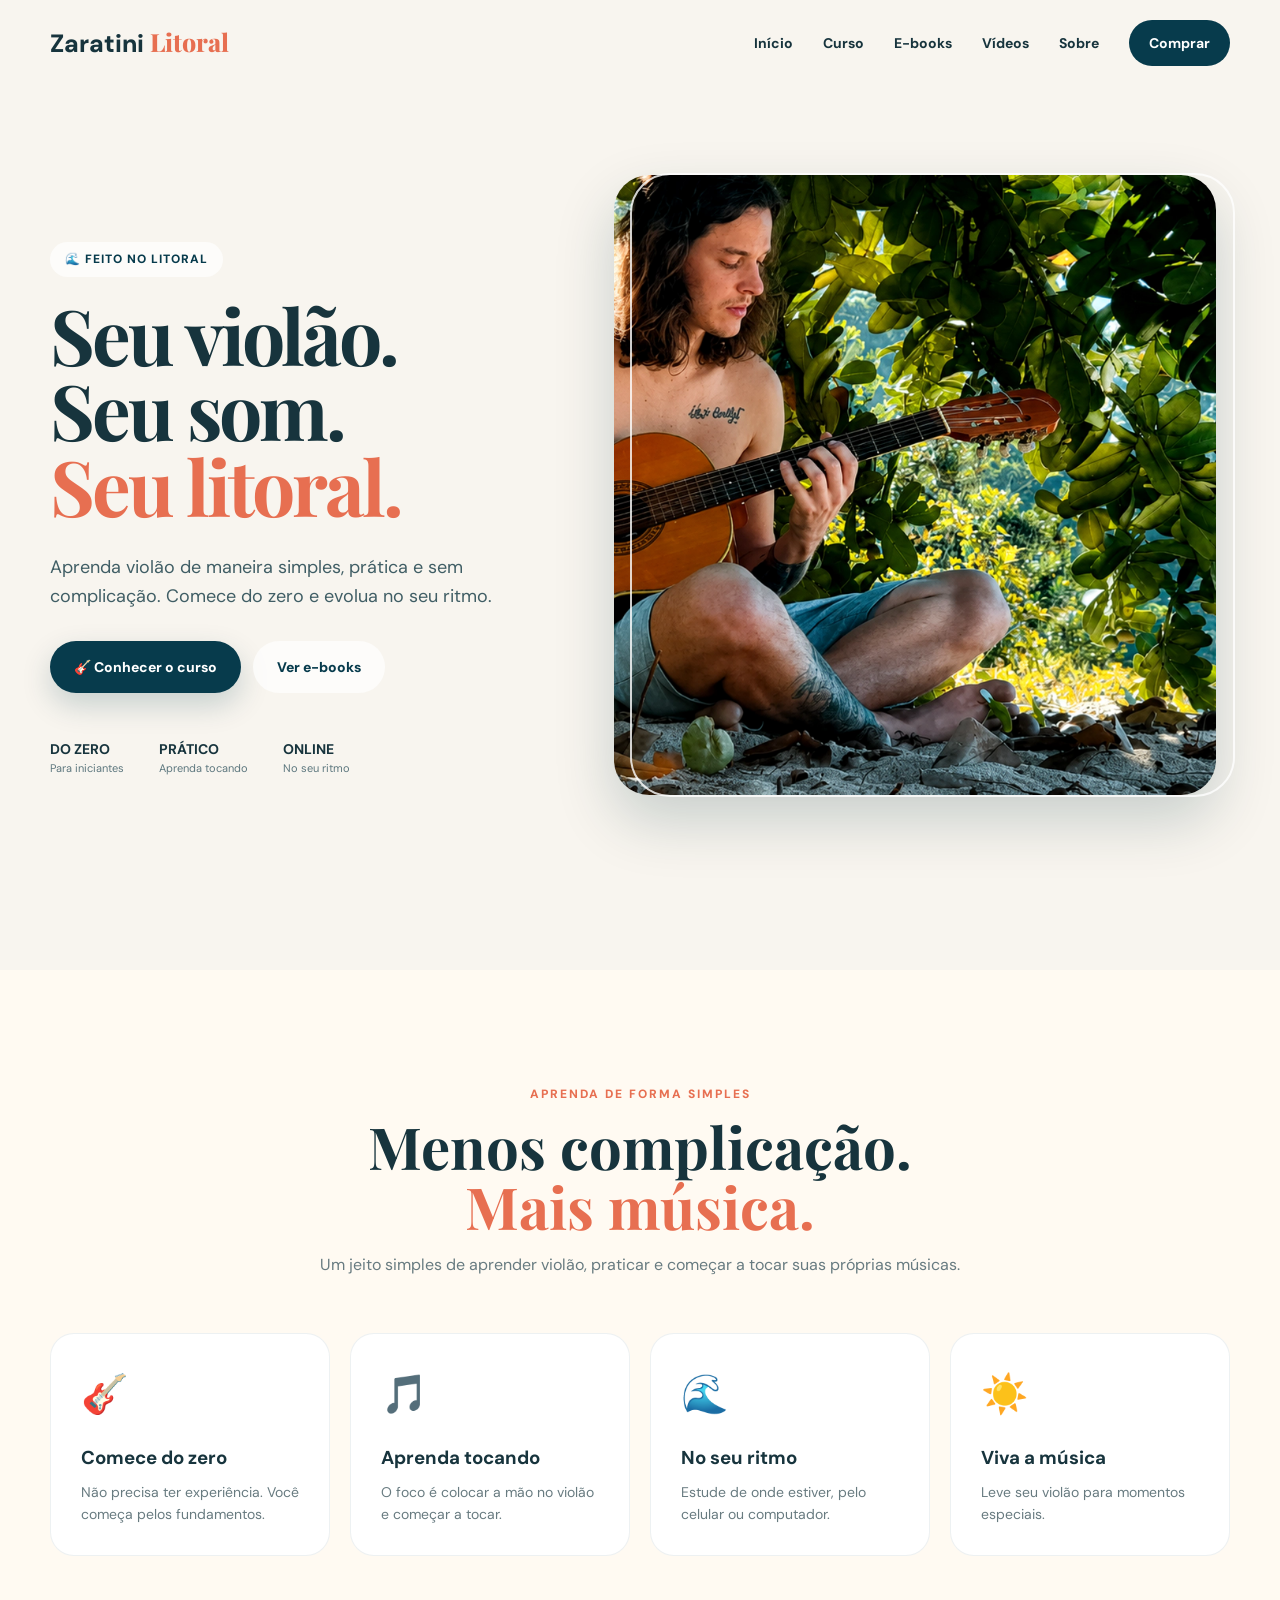
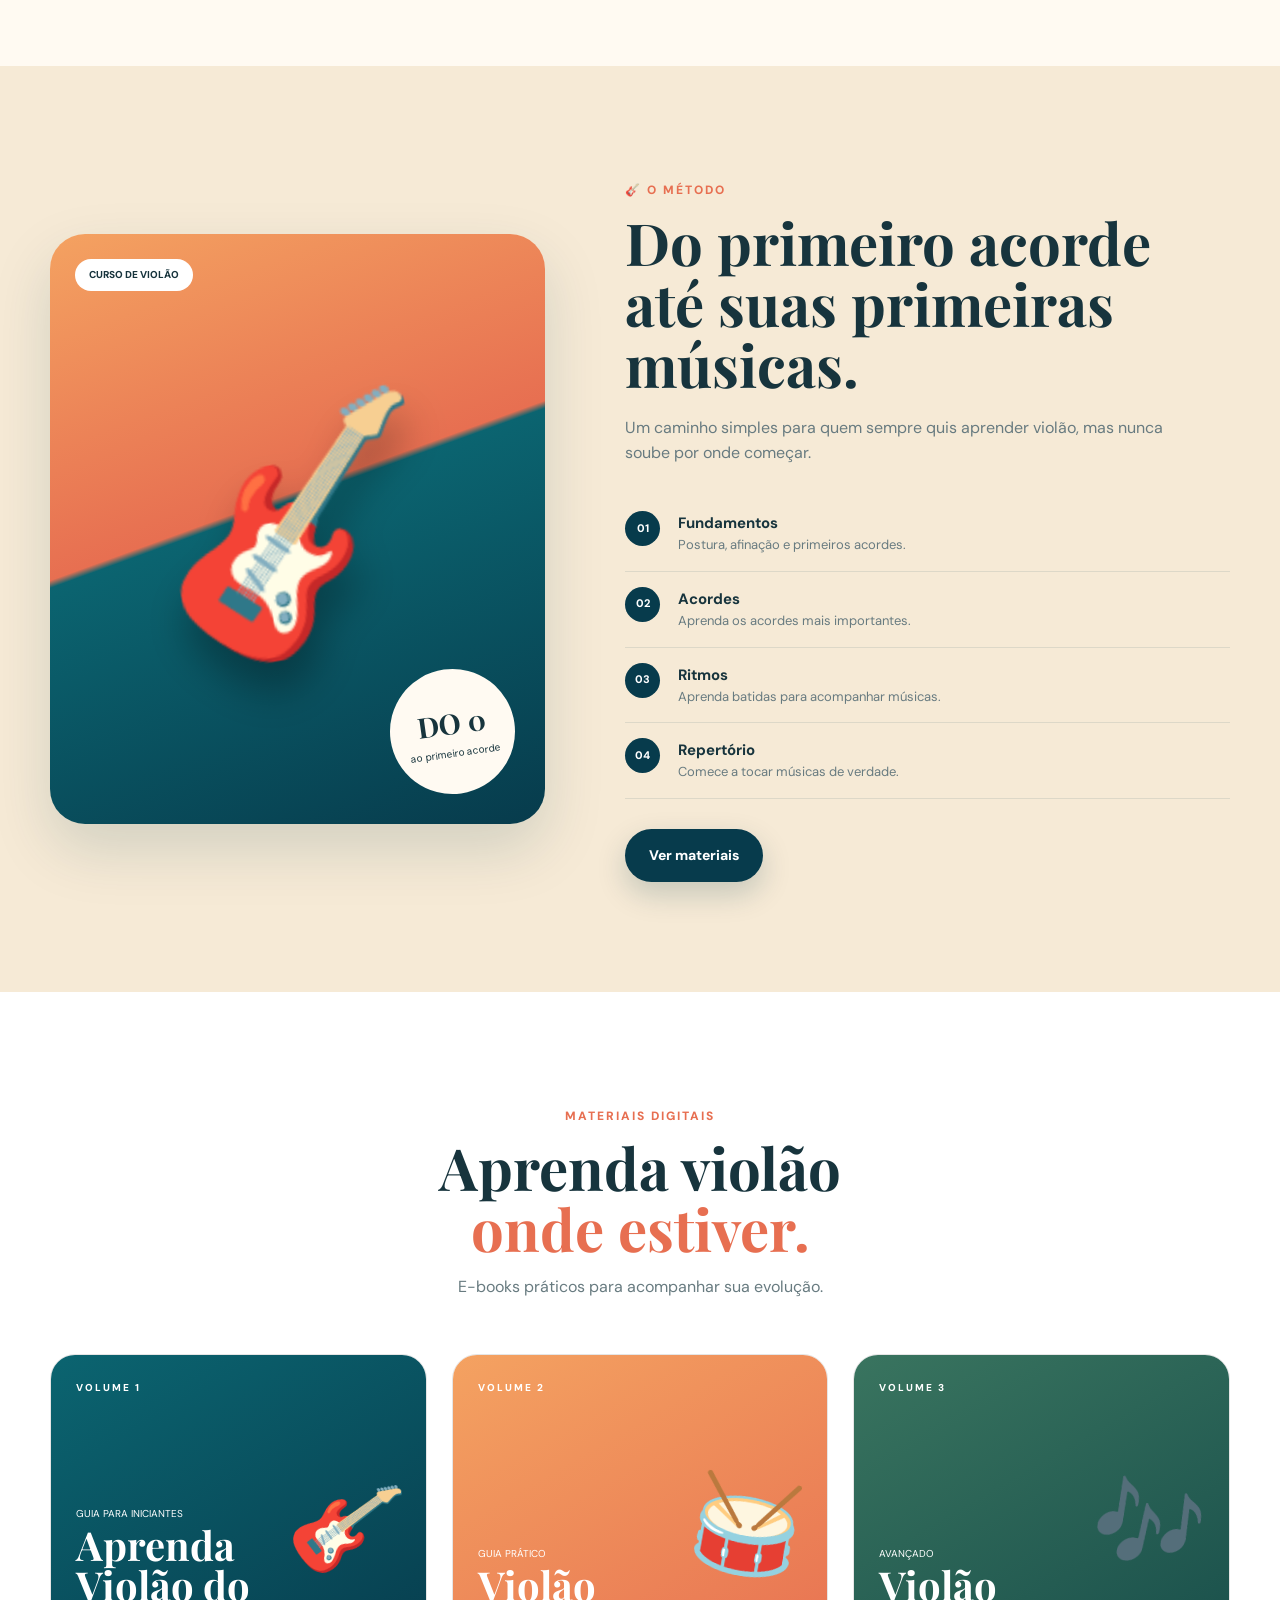
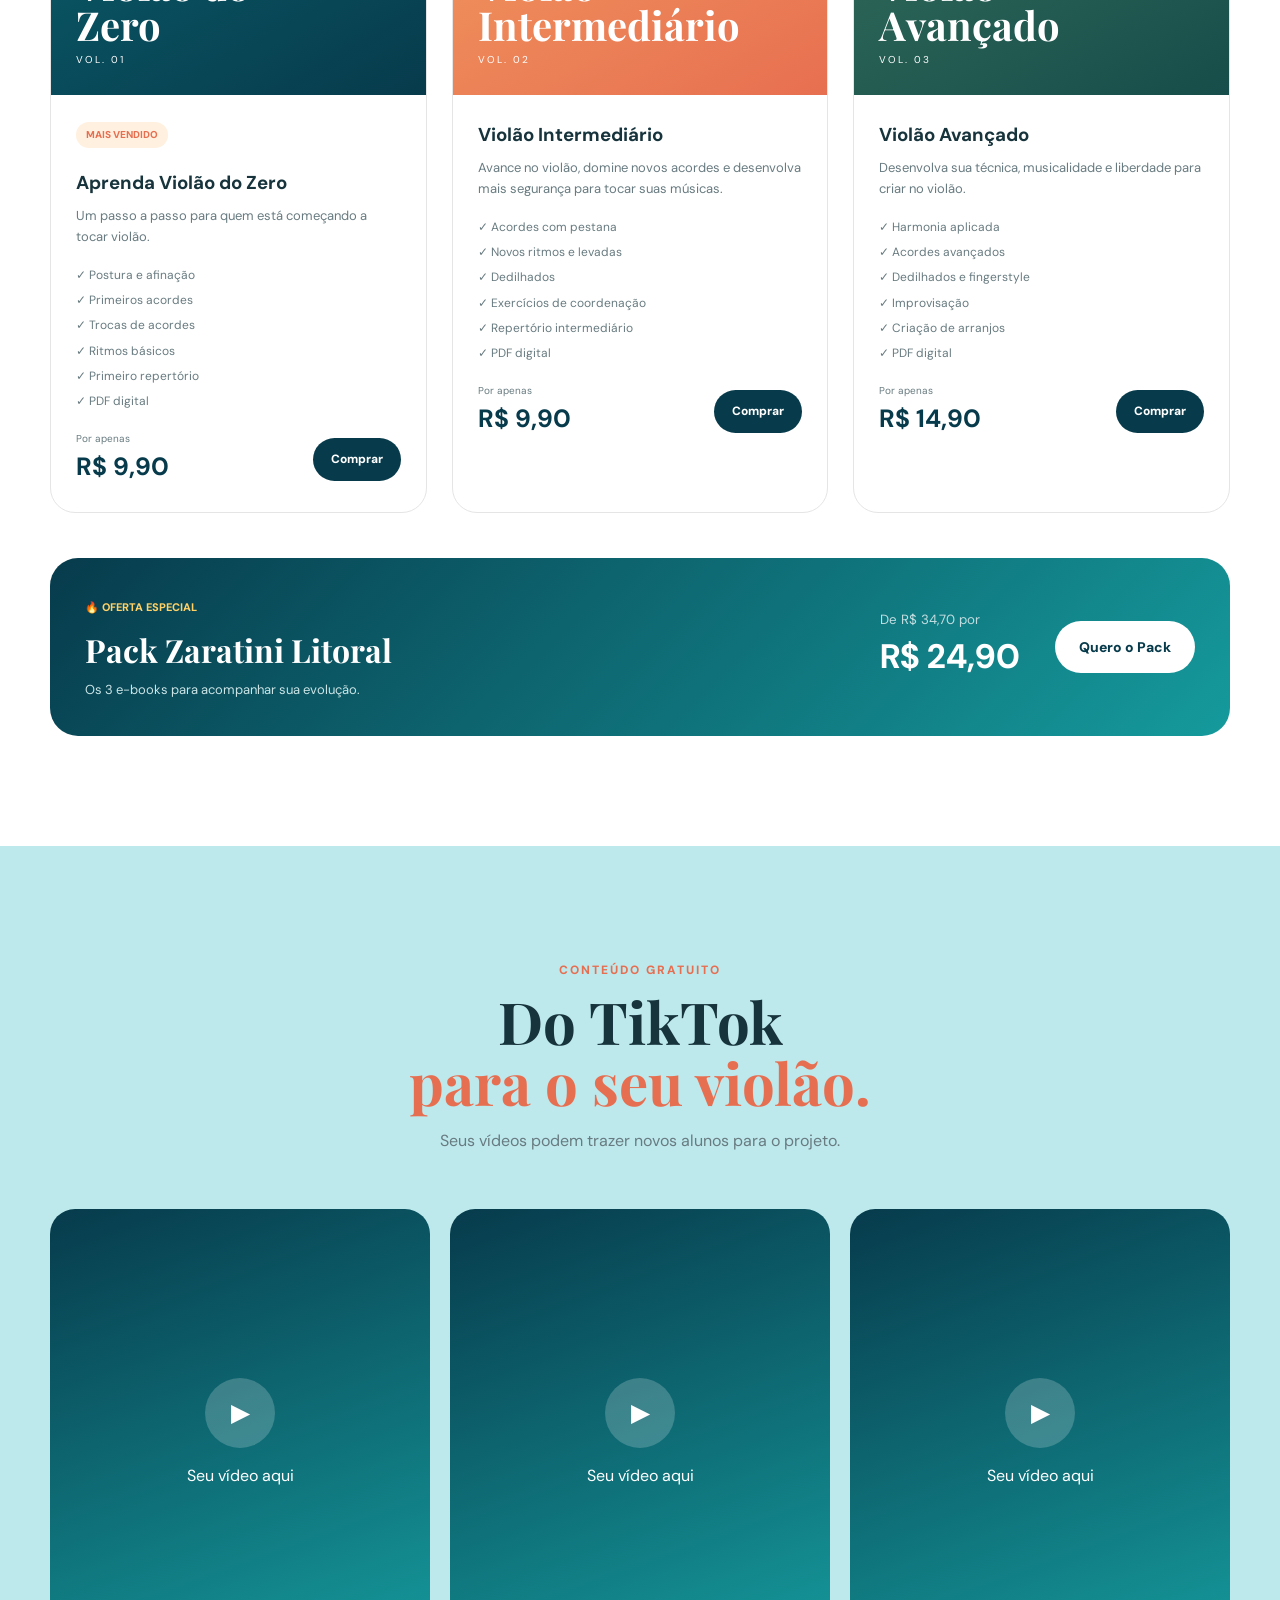
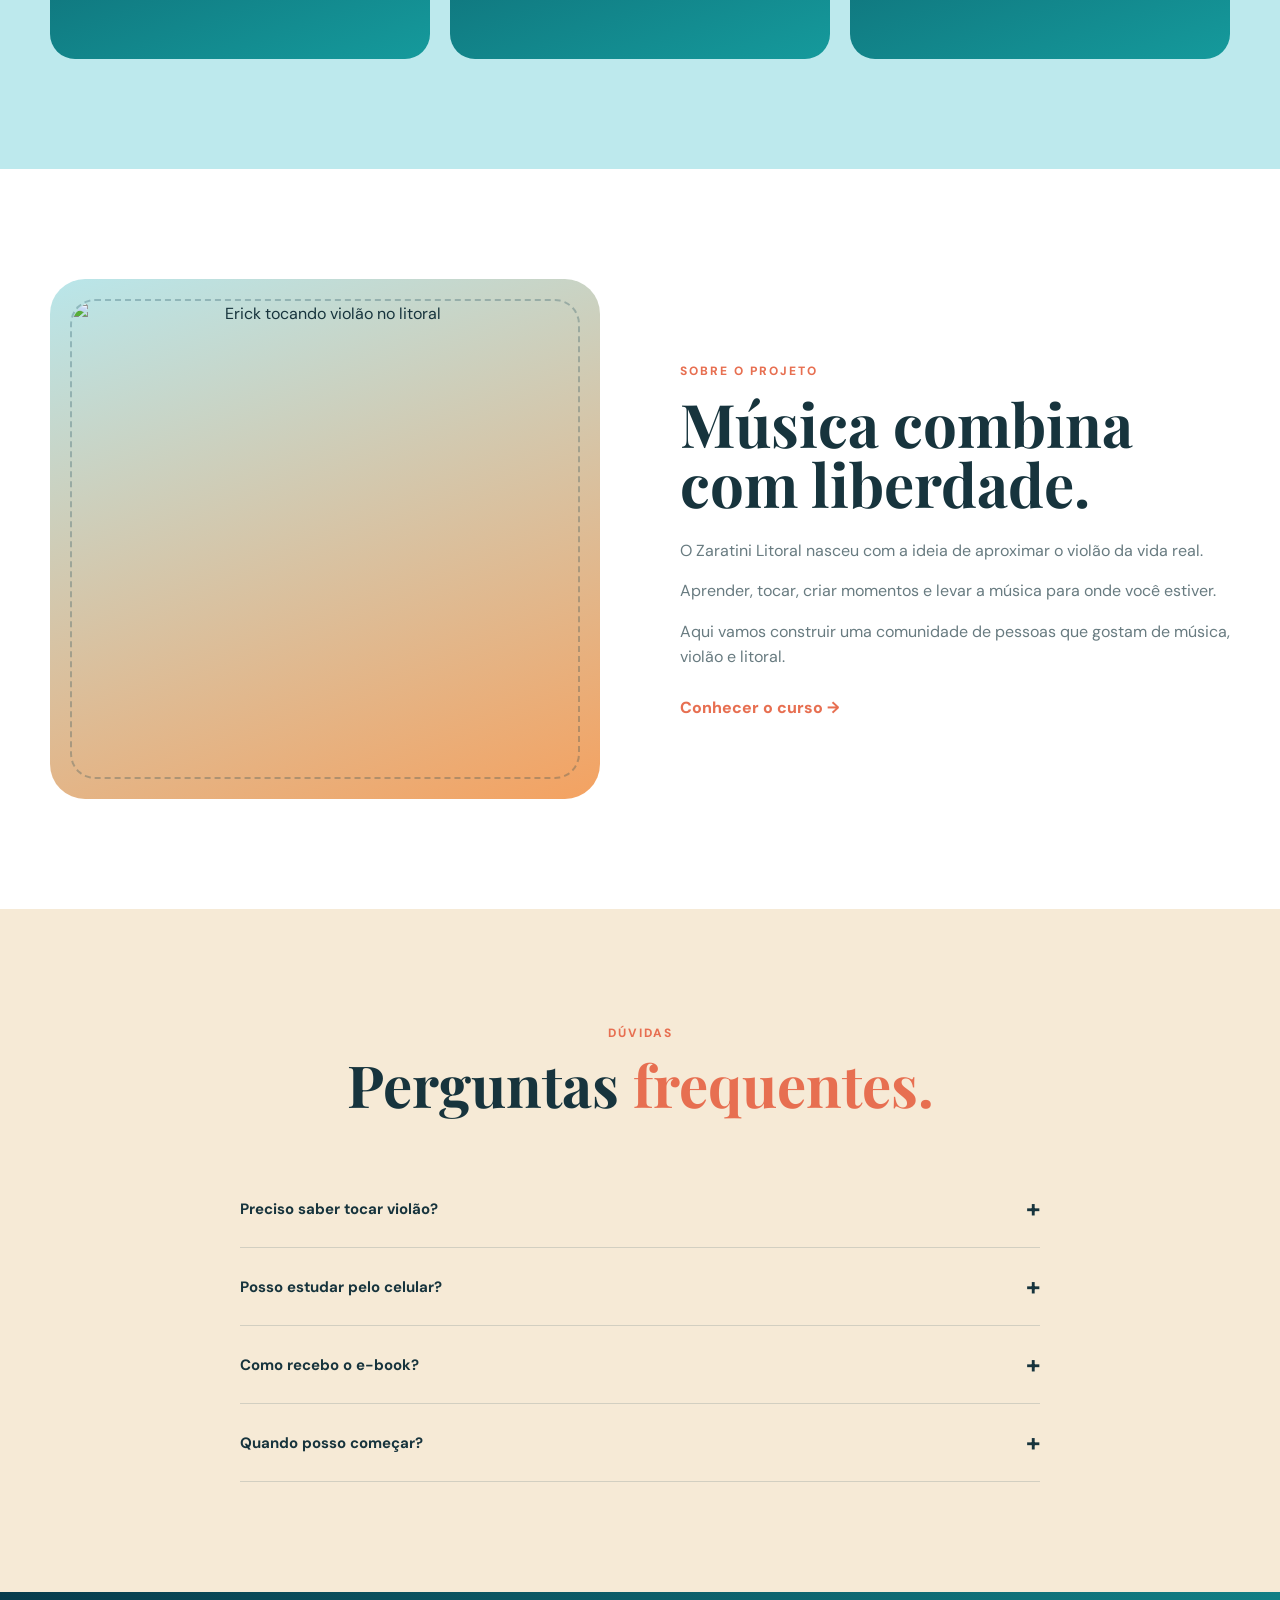
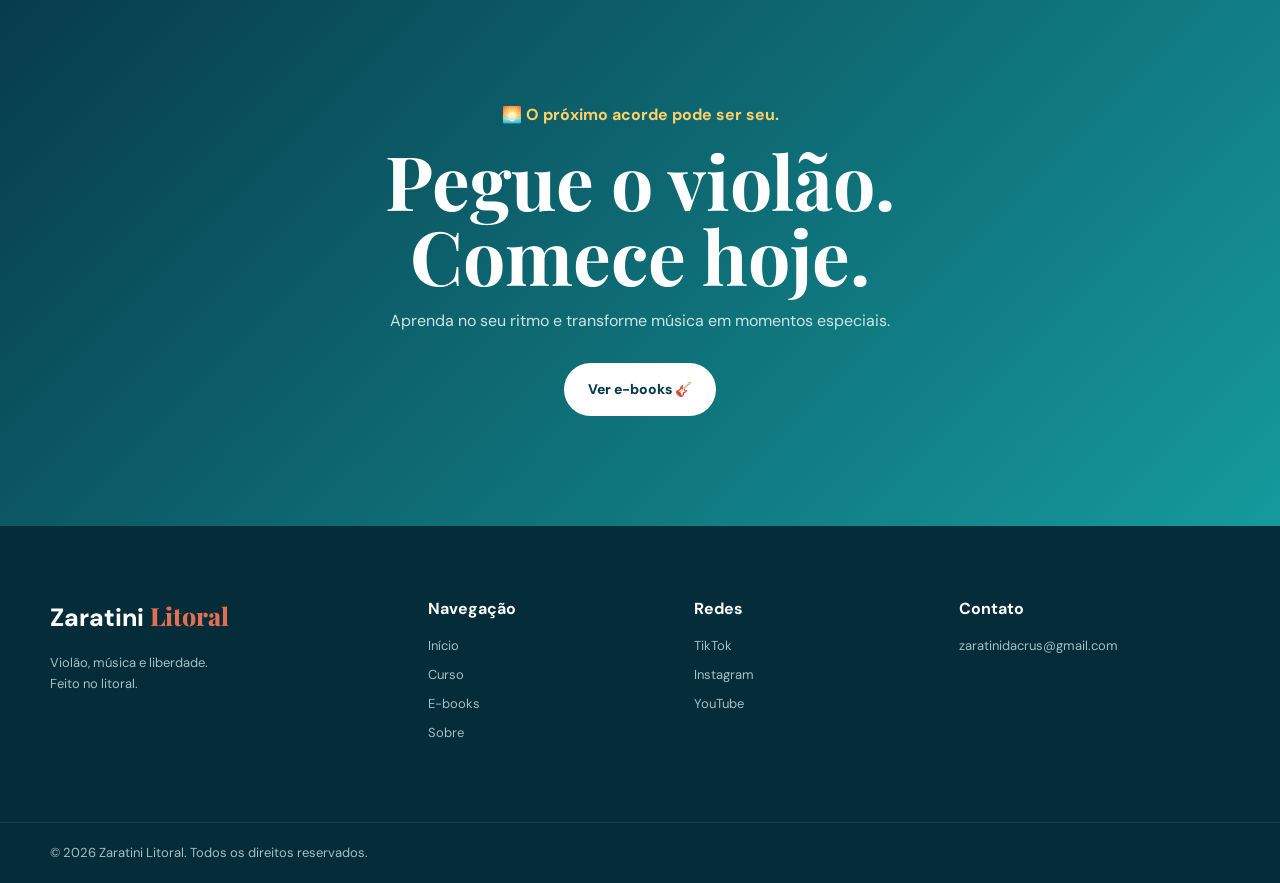
==== commit e6ae85bf: "Adiciona links de compra da Hotmart" ====
--- a/index.html
+++ b/index.html
@@ -495,7 +495,7 @@
                                 </div>
 
                                 <a
-                                    href="SEU_LINK_EBOOK_01"
+                                    href="https://pay.hotmart.com/G107397138O?bid=1788137794119"
                                     class="buy-button"
                                     target="_blank"
                                 >
@@ -574,7 +574,7 @@
                                 </div>
 
                                 <a
-                                    href="SEU_LINK_EBOOK_02"
+                                    href="https://pay.hotmart.com/N107397488W"
                                     class="buy-button"
                                     target="_blank"
                                 >
@@ -655,7 +655,7 @@
                                 </div>
 
                                 <a
-                                    href="SEU_LINK_EBOOK_03"
+                                    href="https://pay.hotmart.com/G107397506L"
                                     class="buy-button"
                                     target="_blank"
                                 >
@@ -778,7 +778,7 @@
                 <div class="photo-placeholder">
 
     <img
-       src="Images/erick-violao-litoral.webp"
+       src="images/erick-violao-litoral.webp"
         alt="Erick tocando violão no litoral"
     >
 
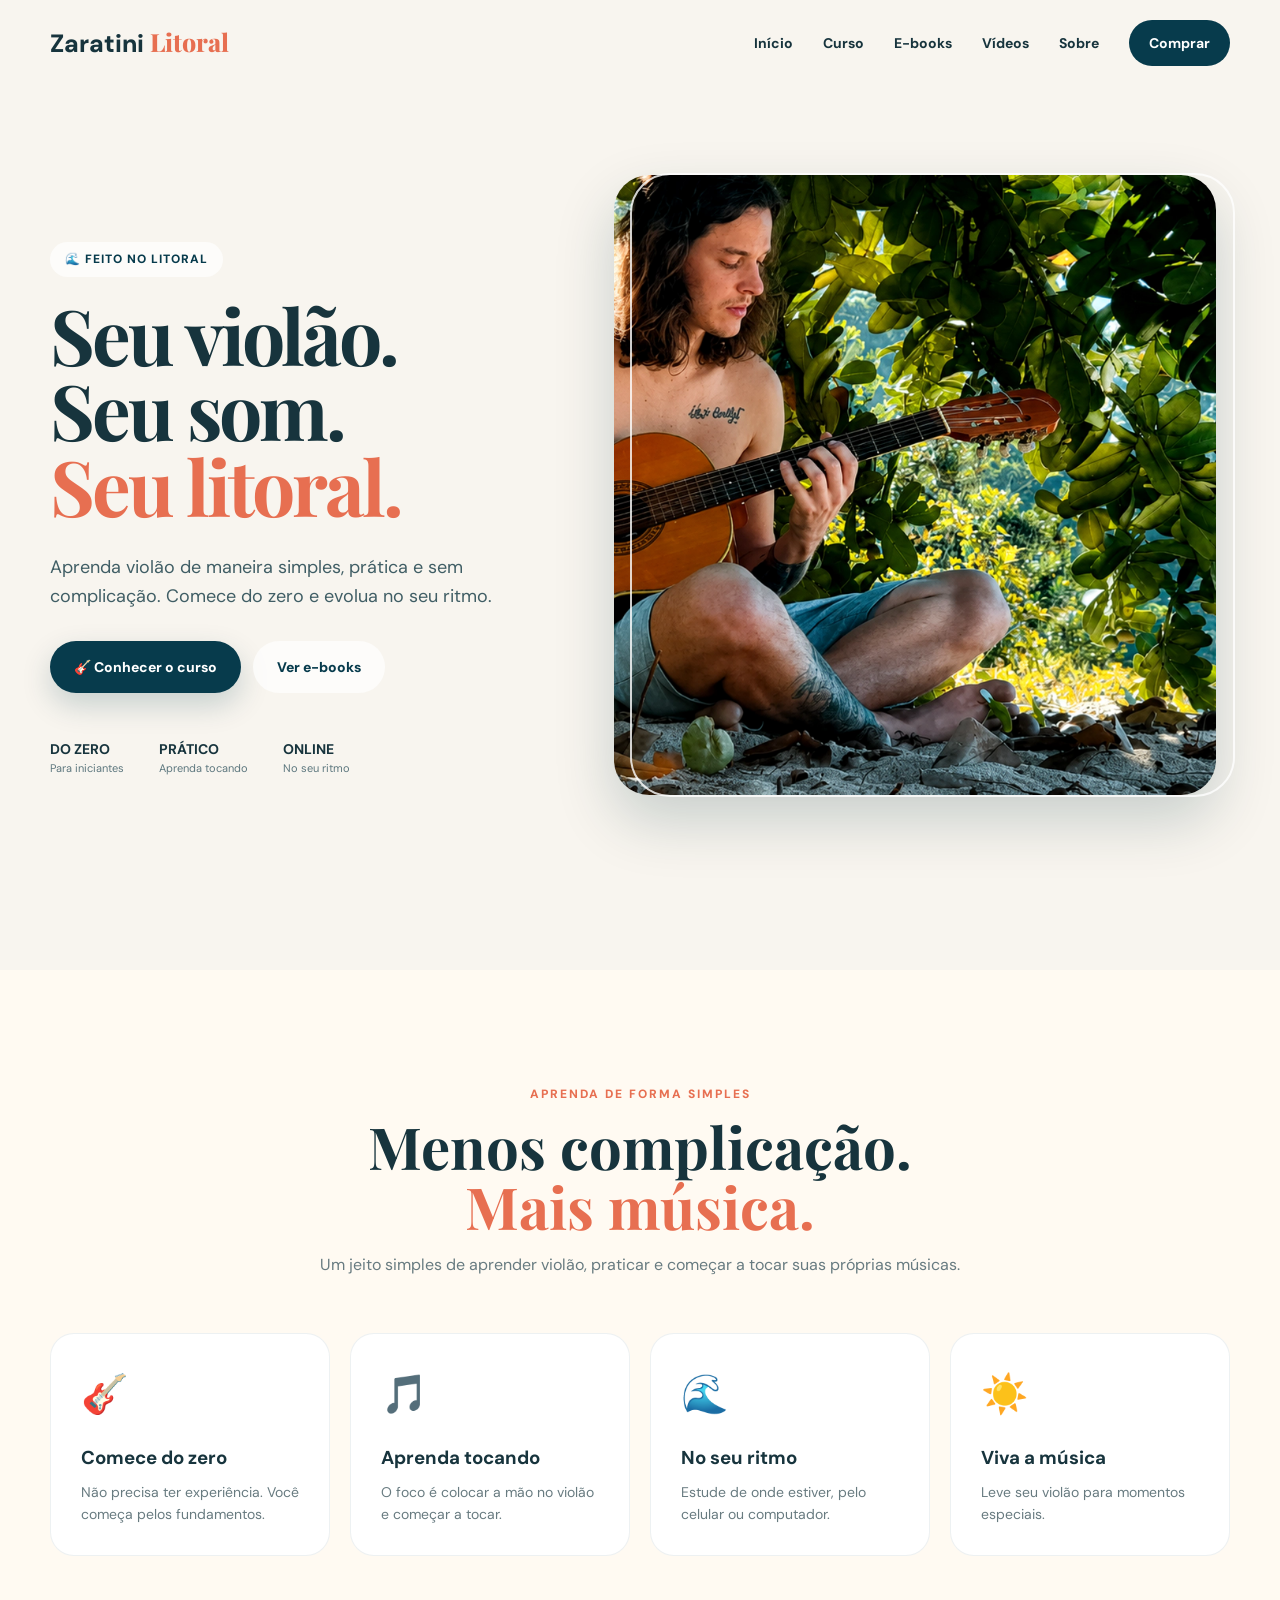
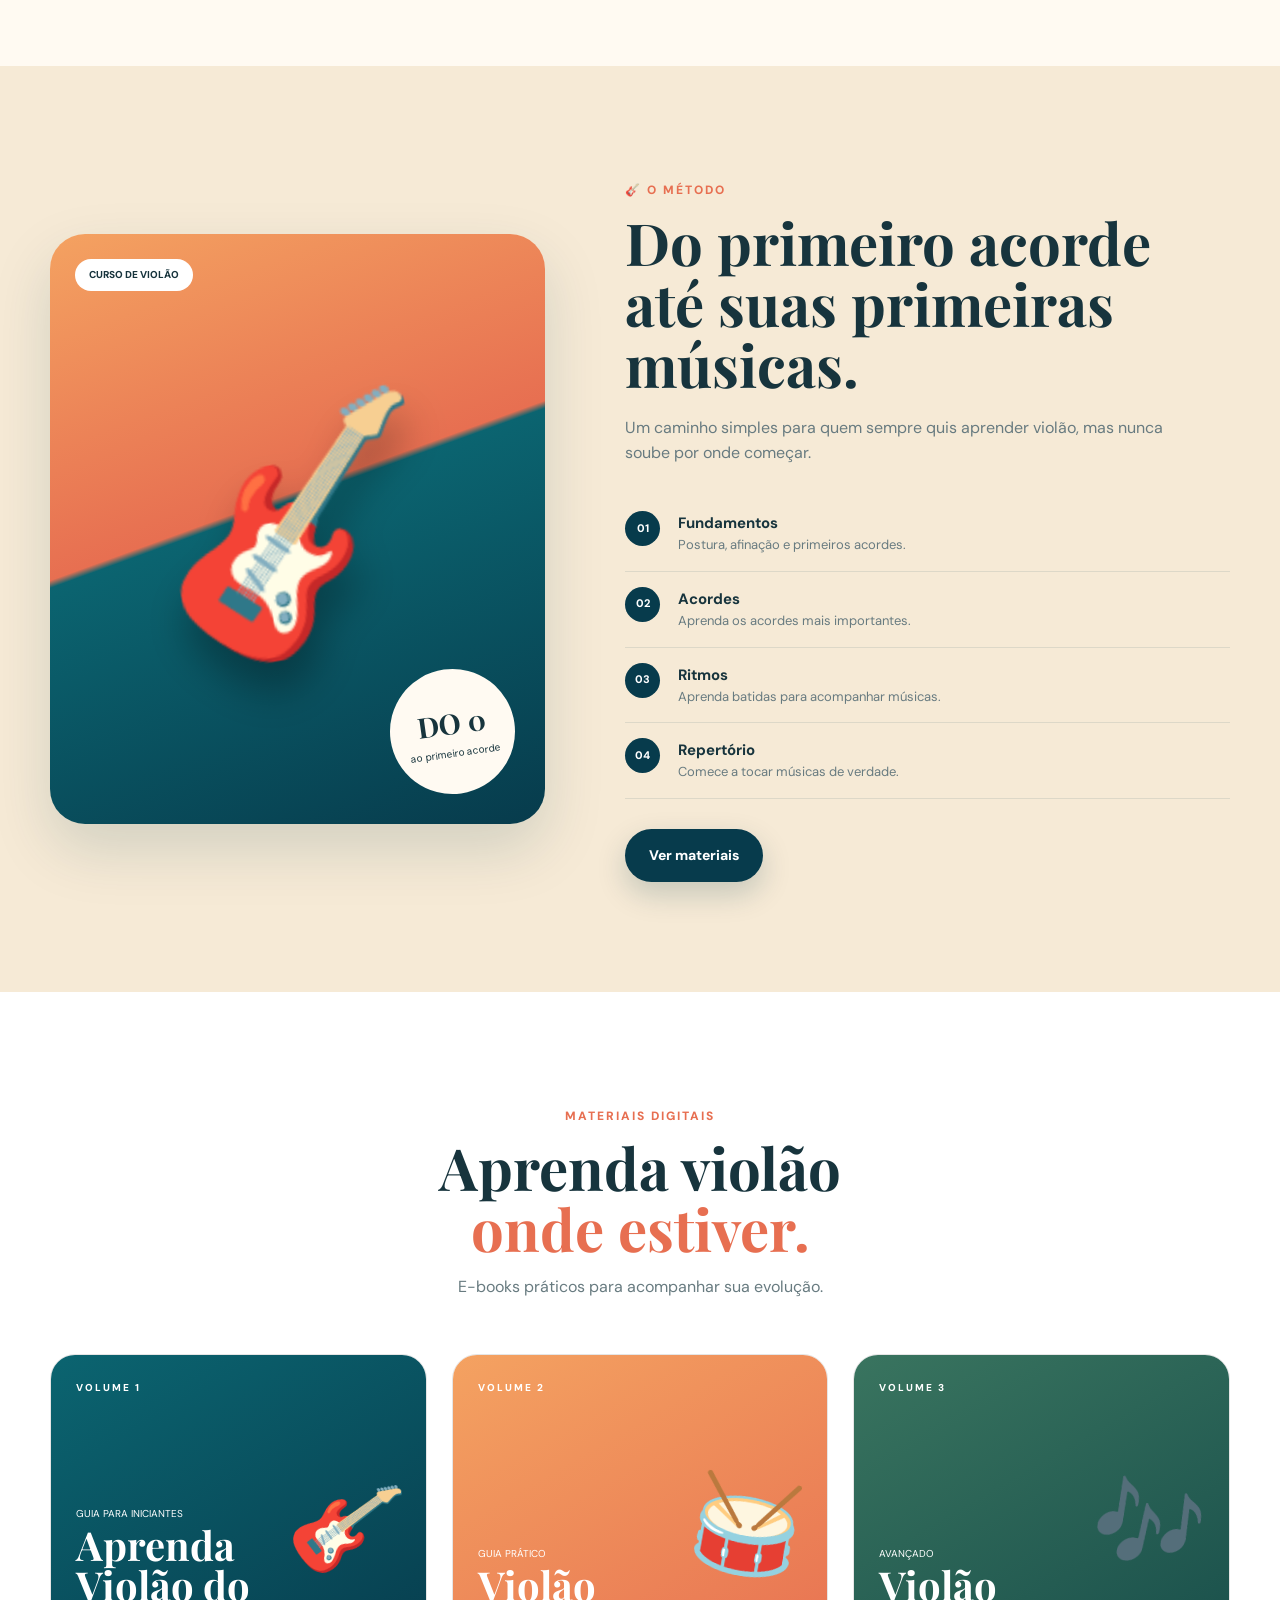
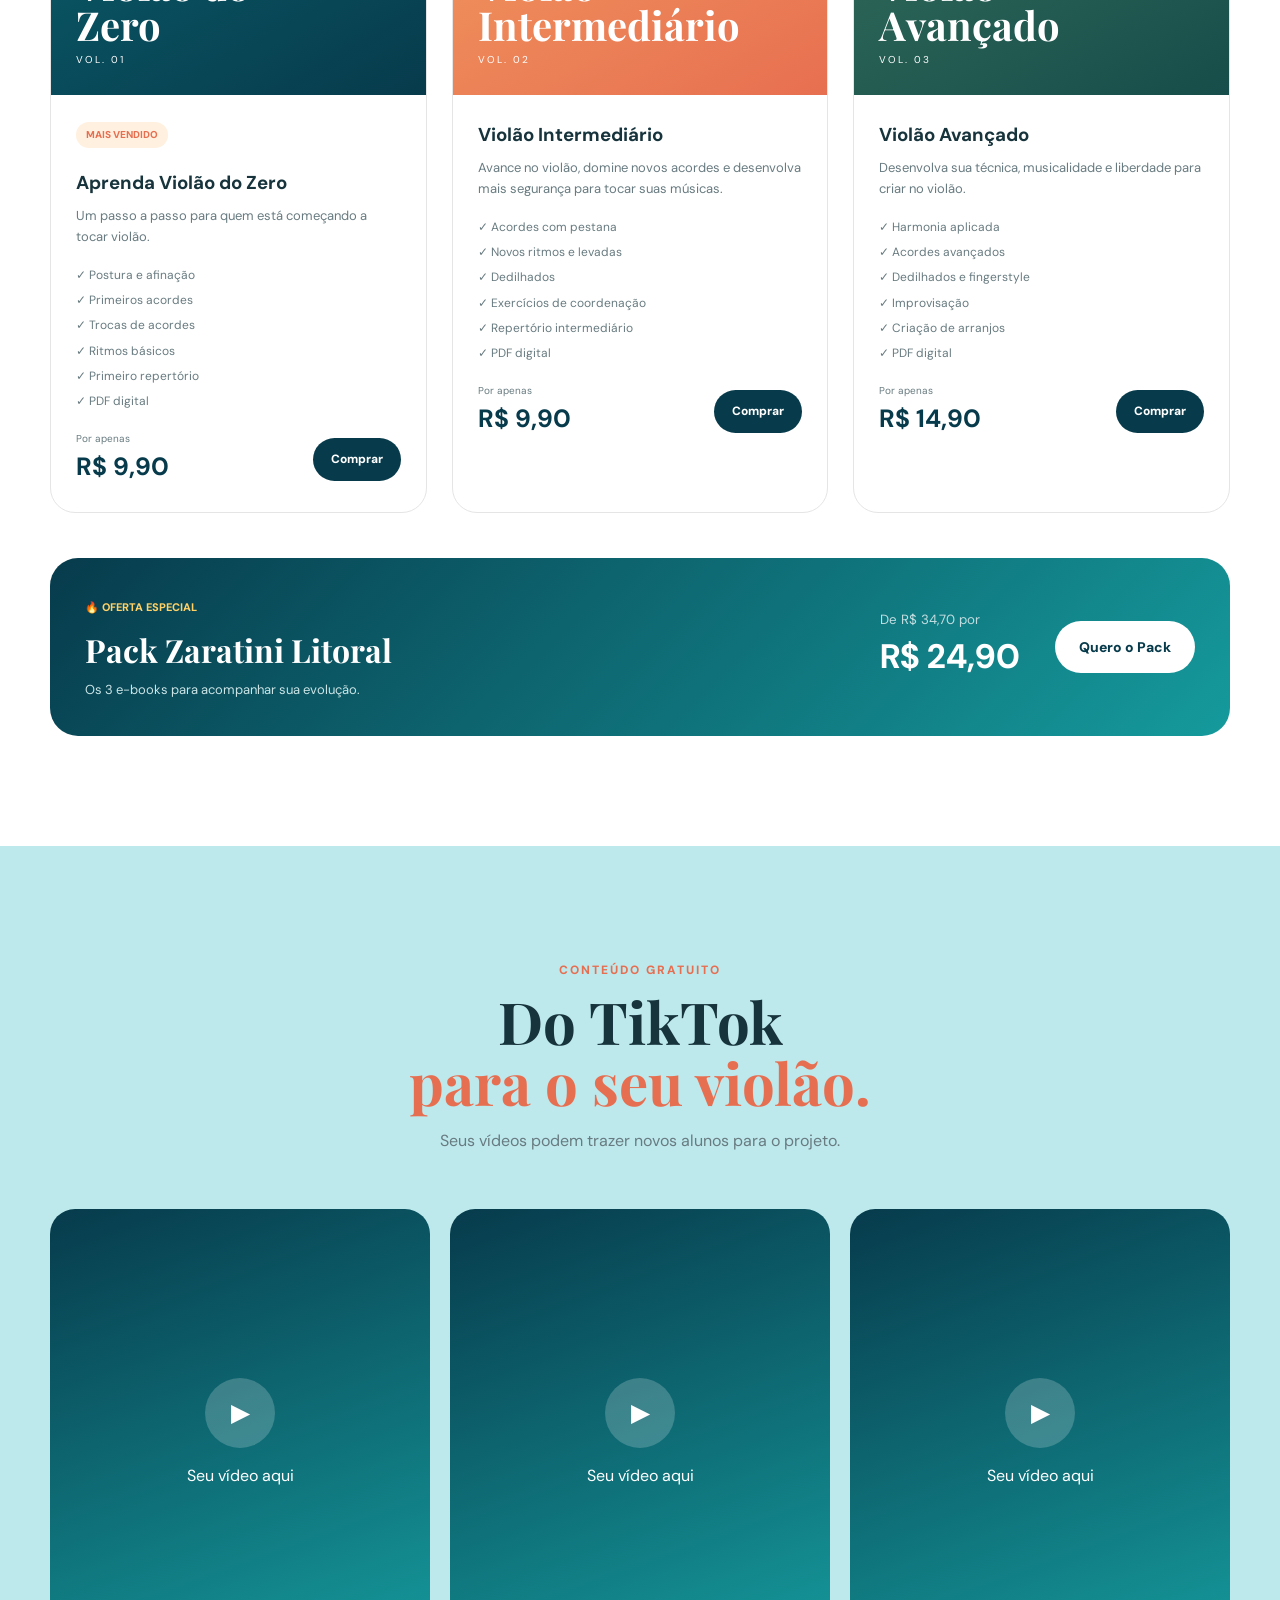
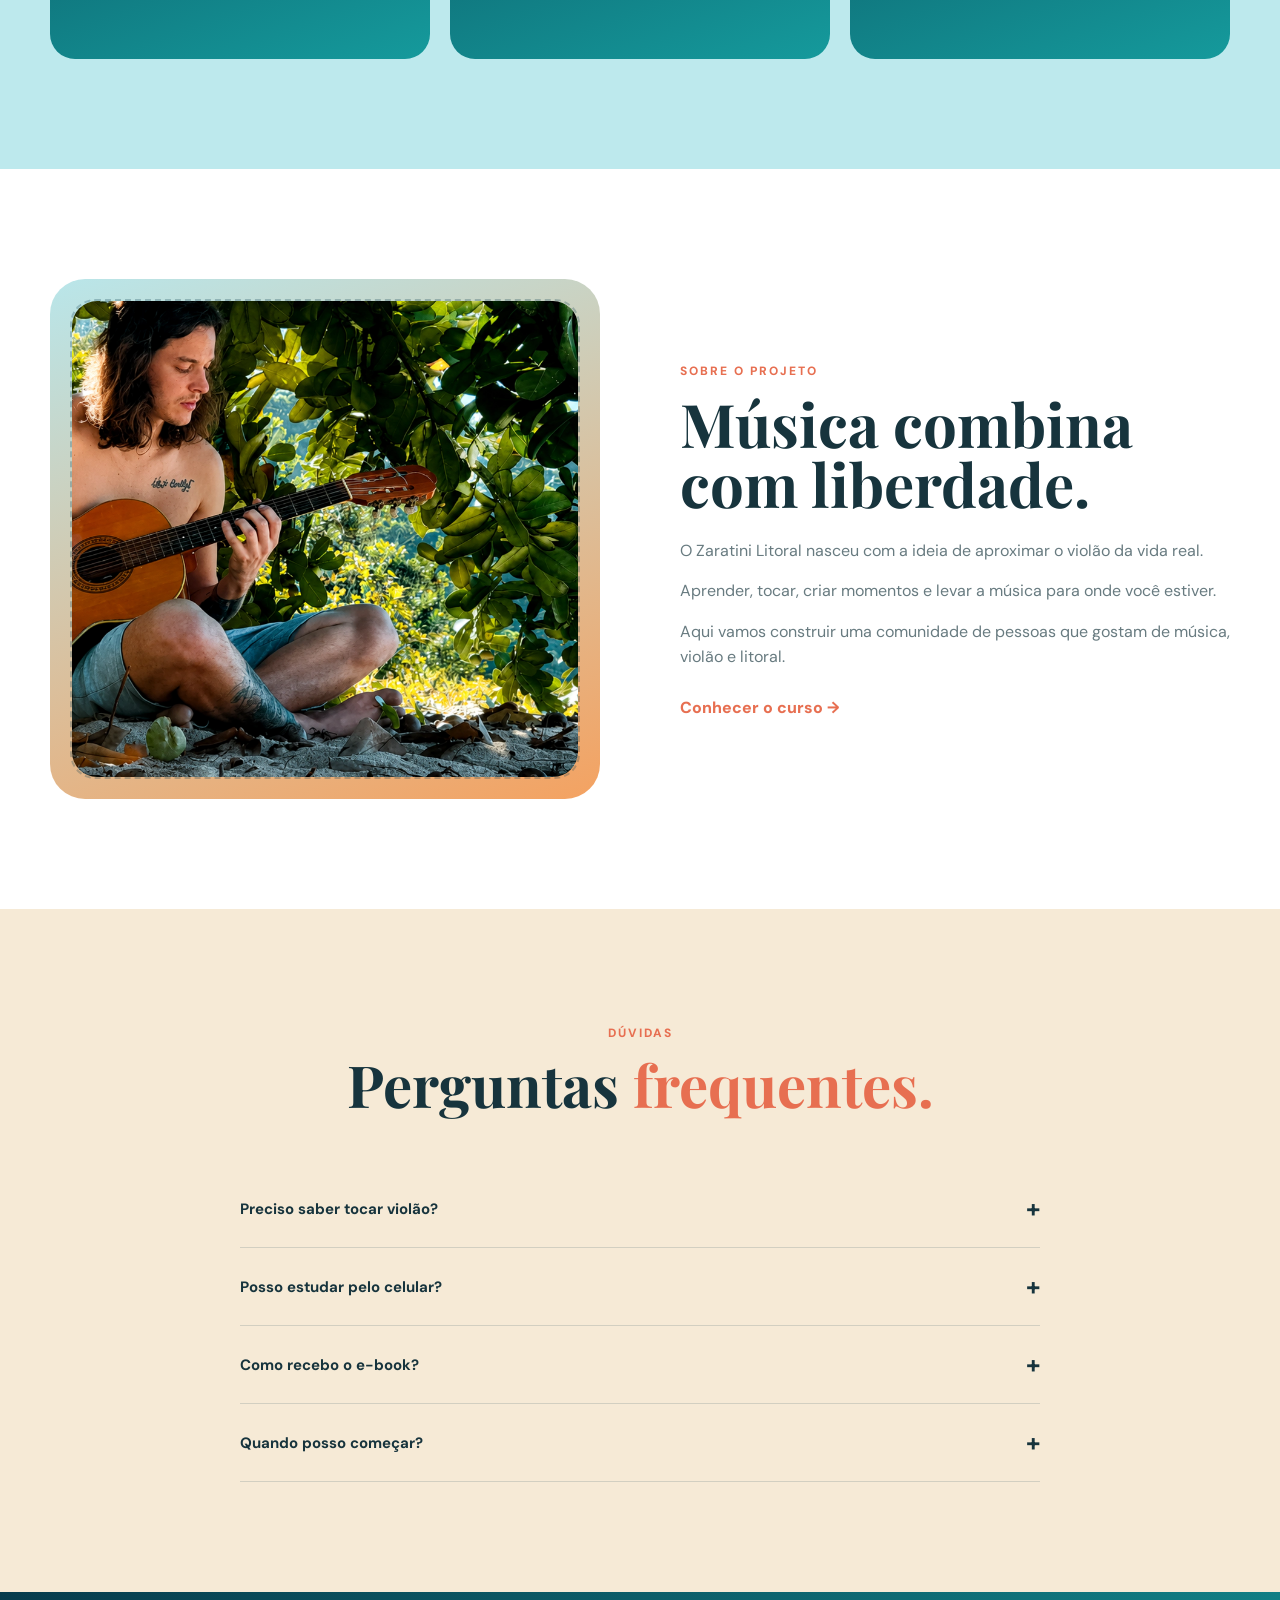
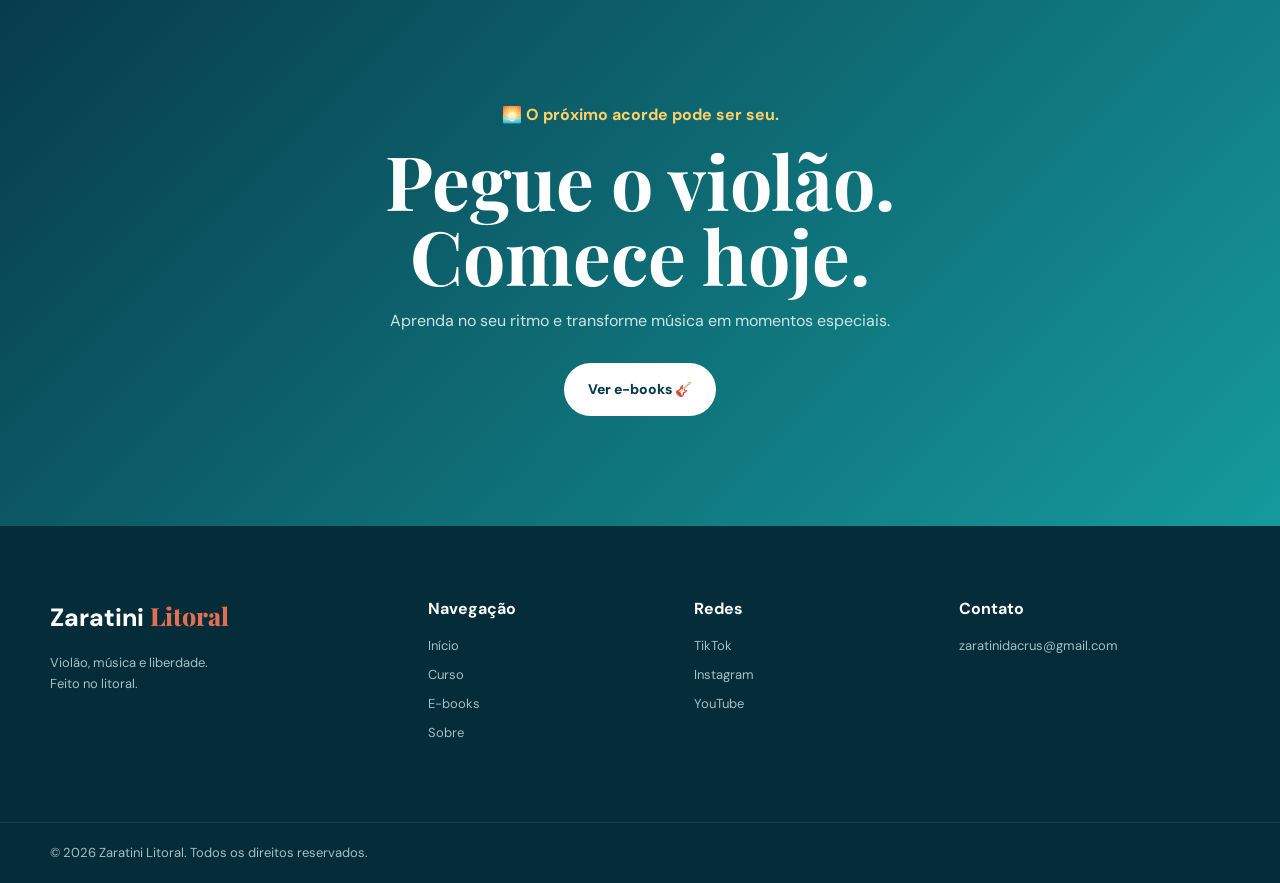
==== commit 89d52ddf: "Corrige caminho da imagem do litoral" ====
--- a/index.html
+++ b/index.html
@@ -778,8 +778,9 @@
                 <div class="photo-placeholder">
 
     <img
-       src="images/erick-violao-litoral.webp"
+      src="Images/erick-violao-litoral.webp"
         alt="Erick tocando violão no litoral"
+        class="imagem-erick"
     >
 
 </div>
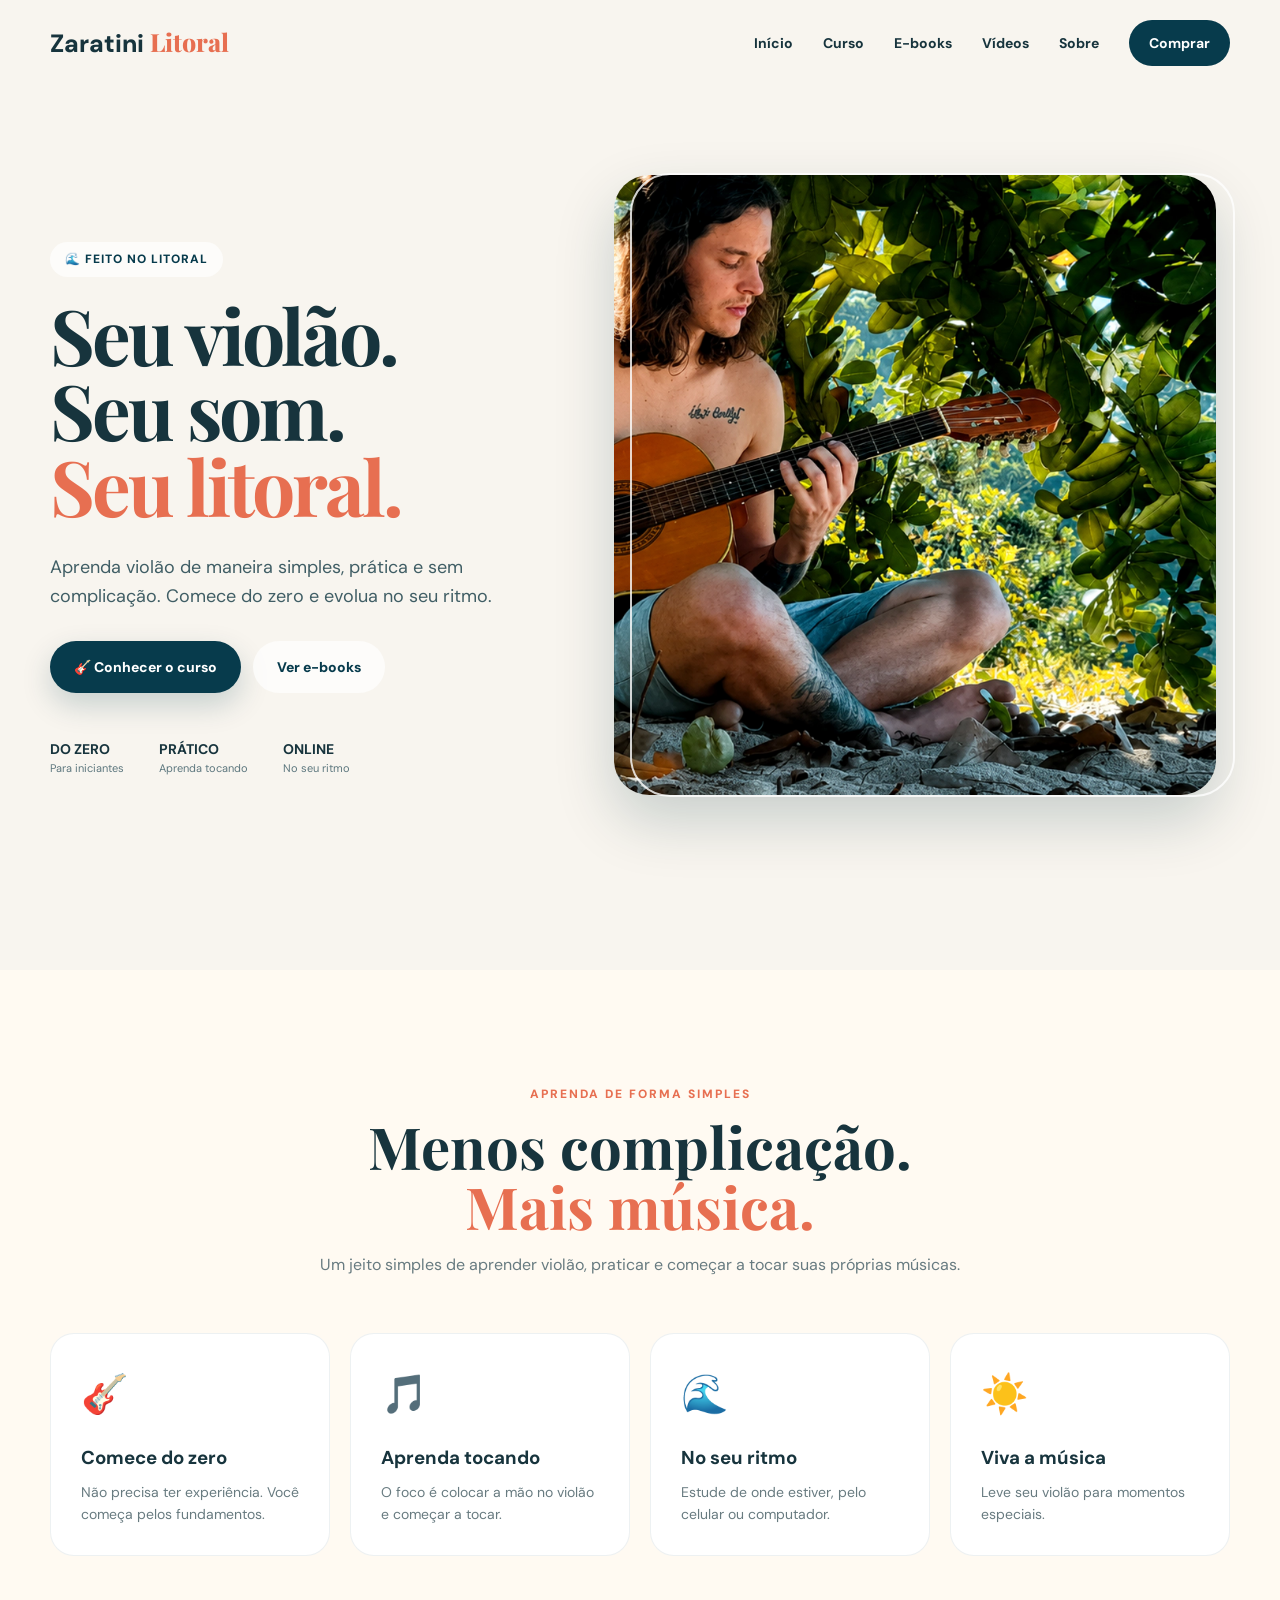
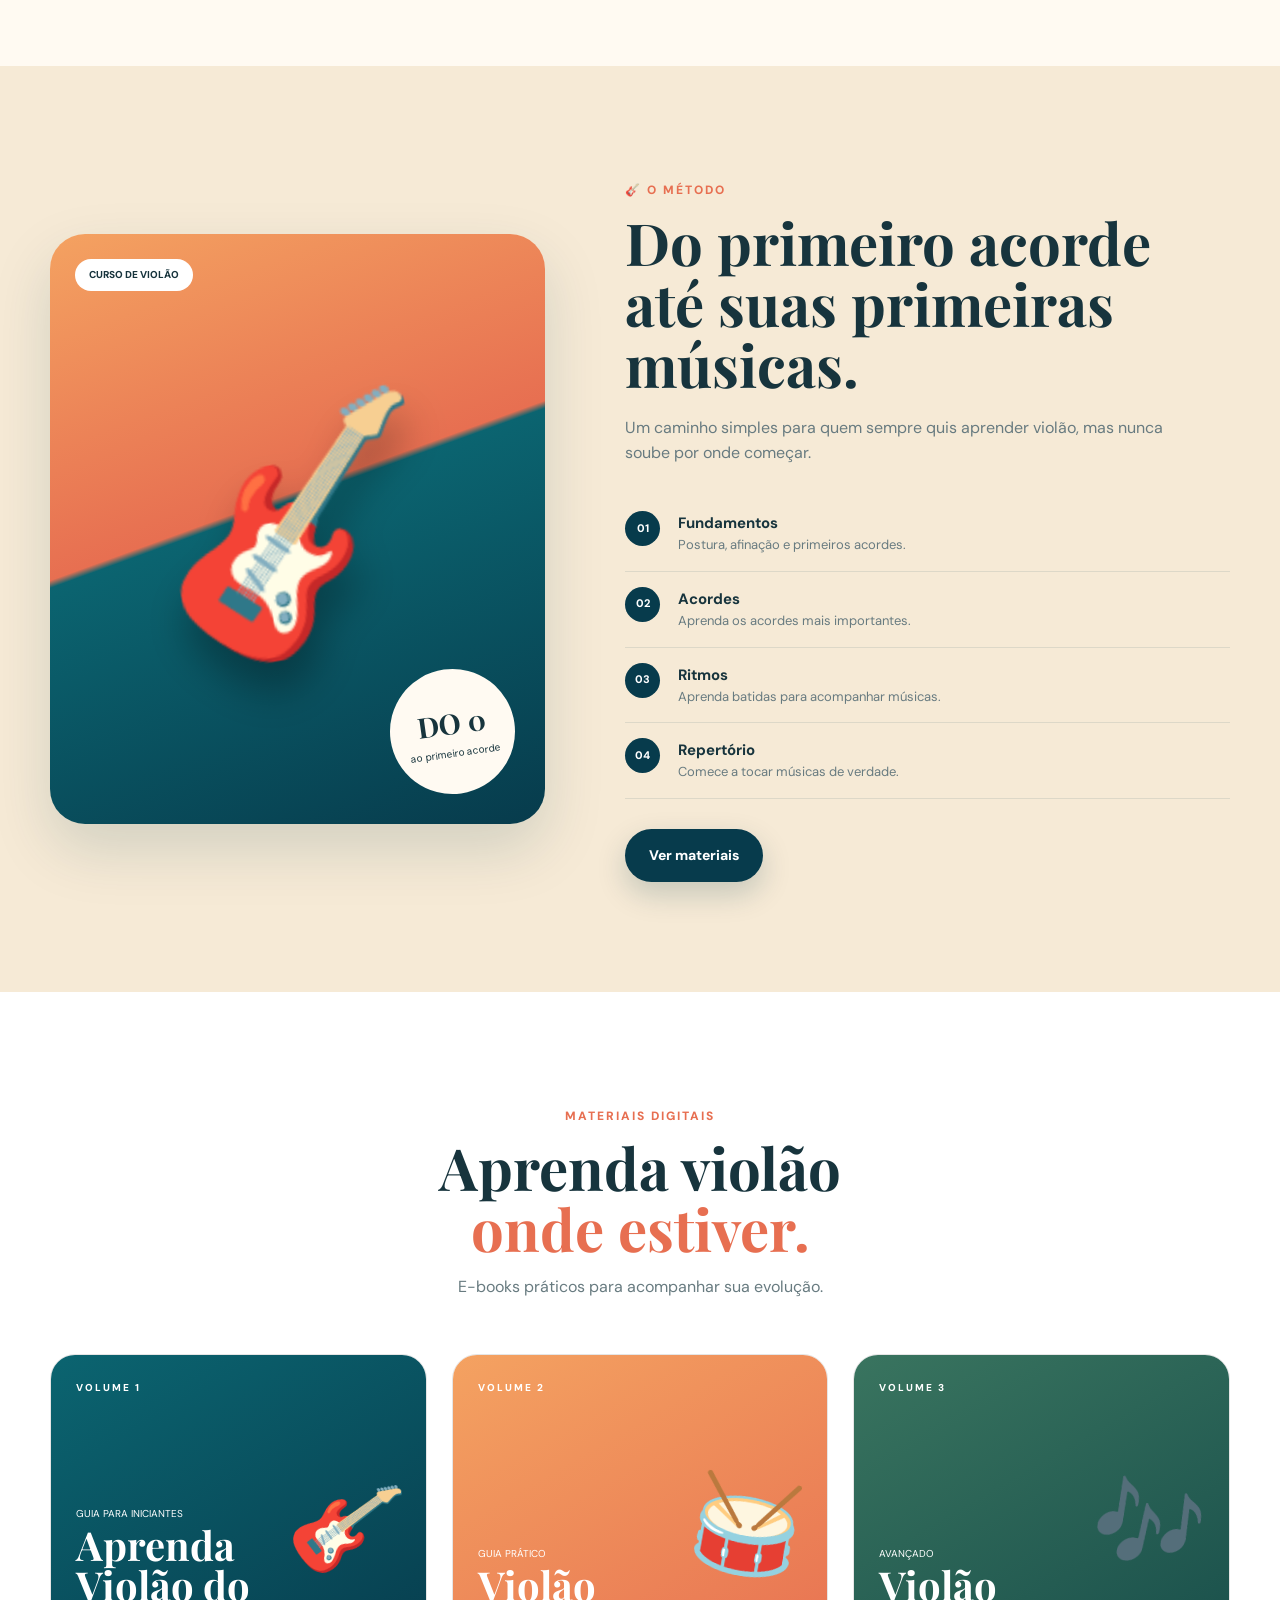
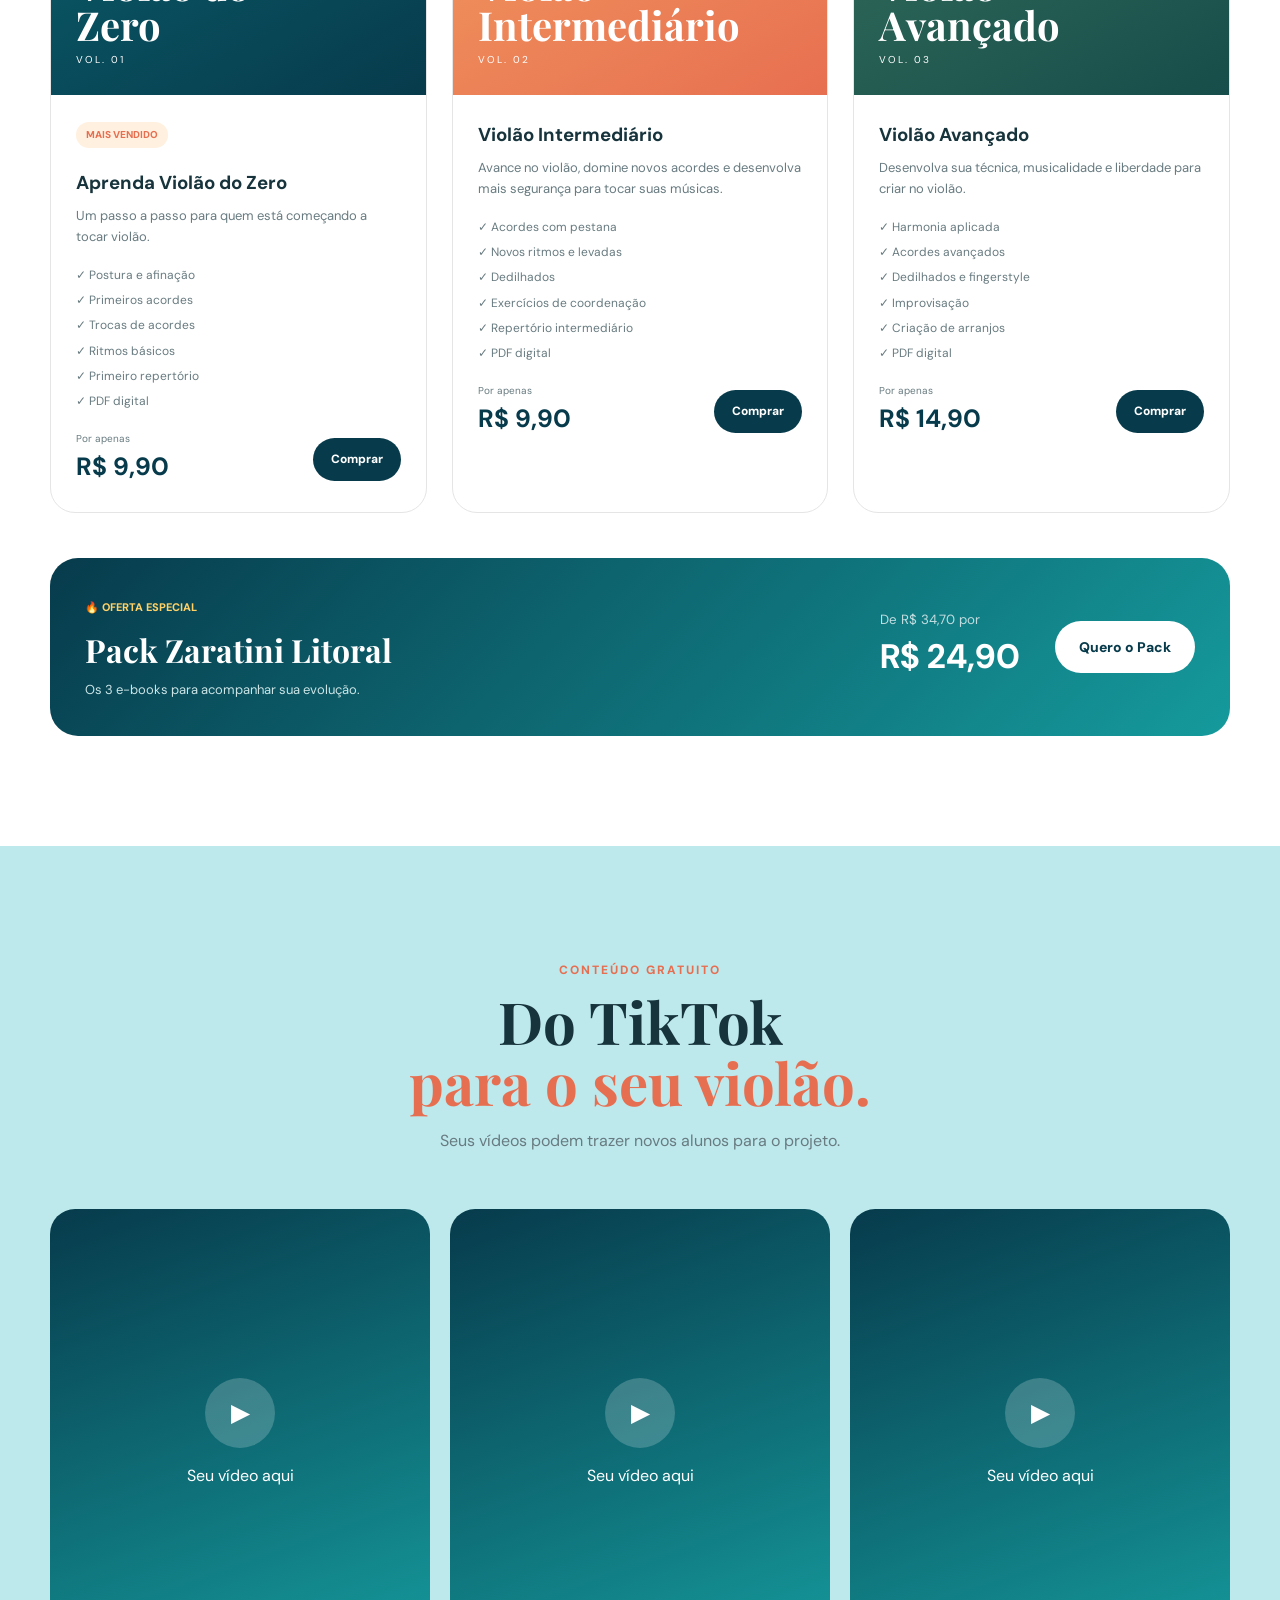
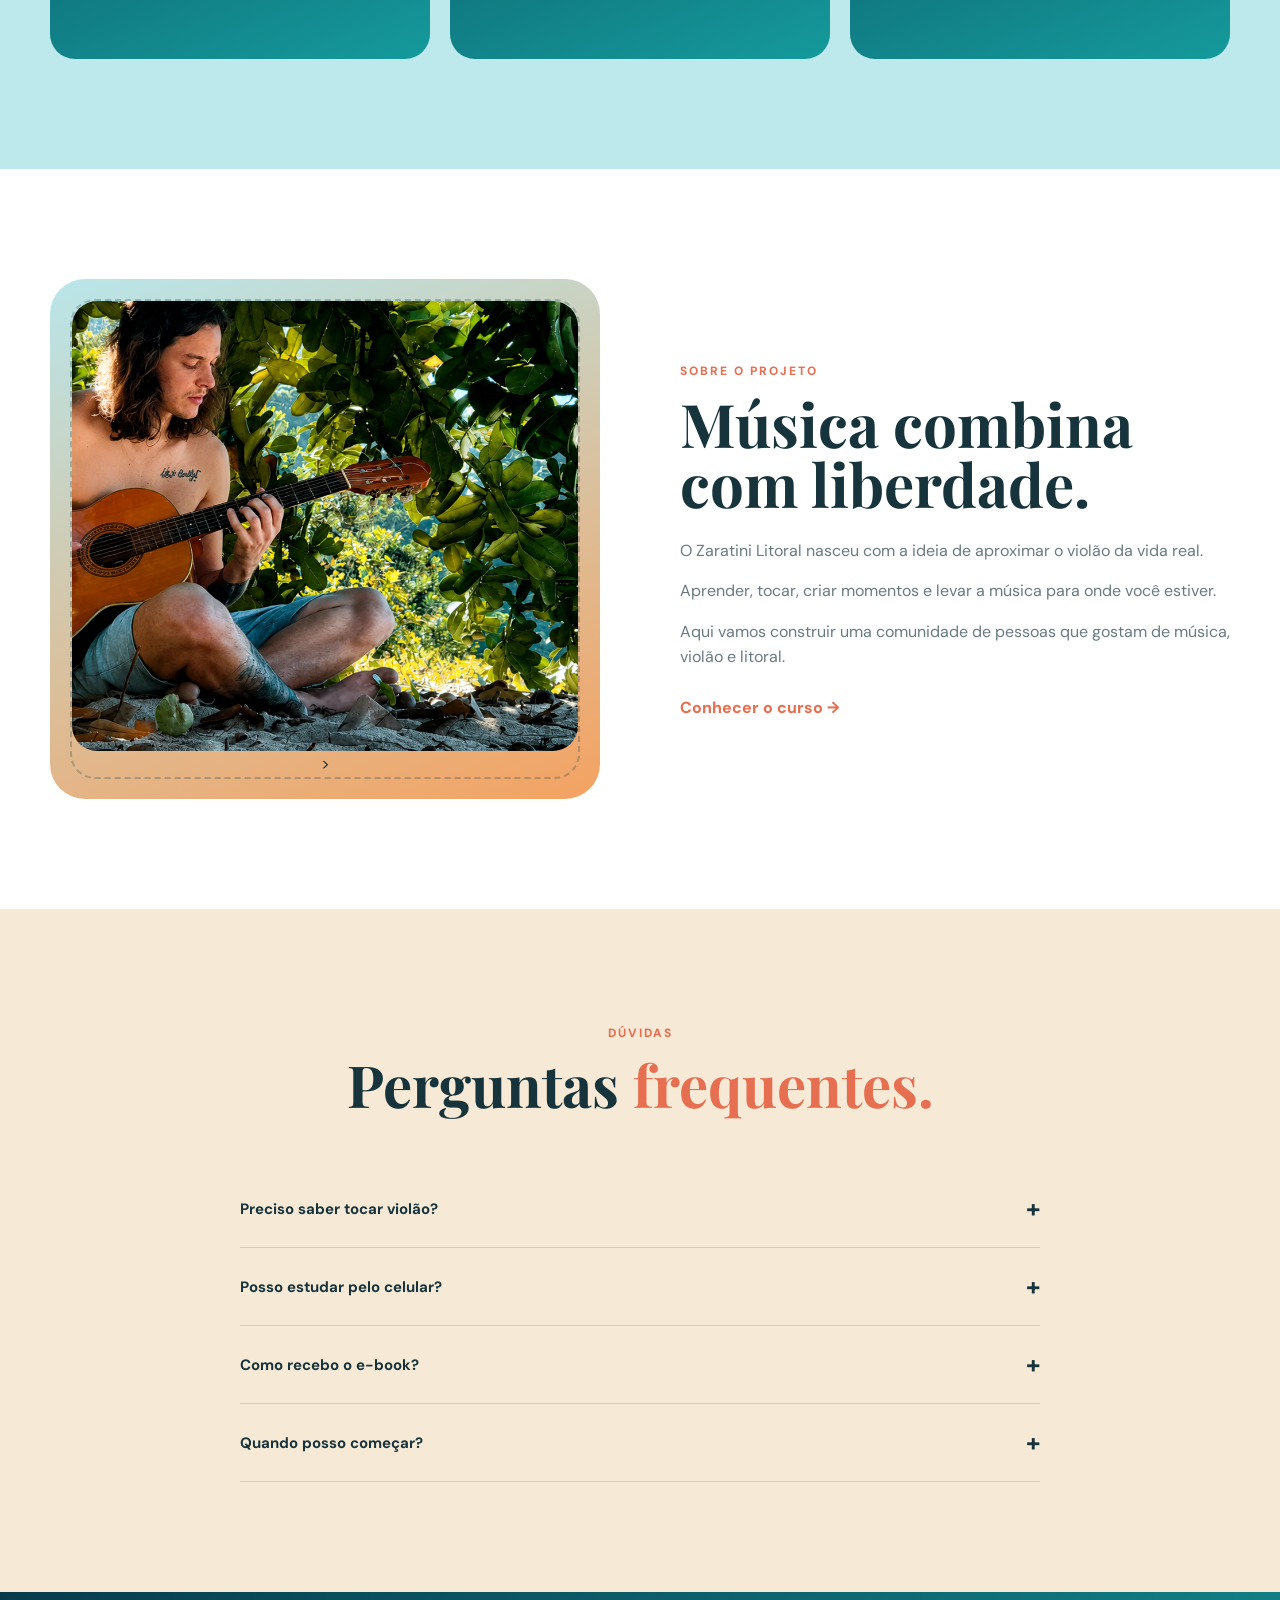
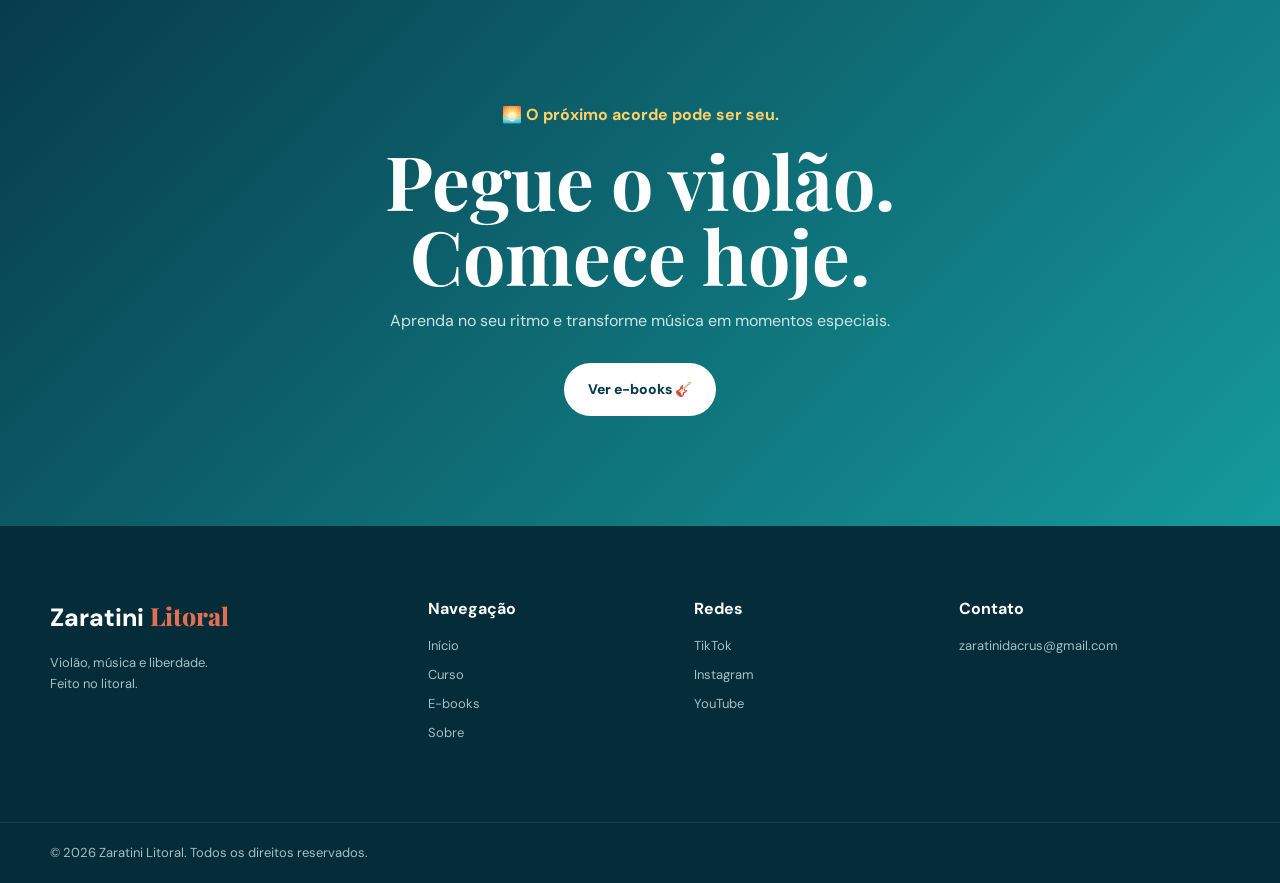
==== commit a7931151: "Corrige caminho da imagem" ====
--- a/index.html
+++ b/index.html
@@ -778,9 +778,11 @@
                 <div class="photo-placeholder">
 
     <img
-      src="Images/erick-violao-litoral.webp"
-        alt="Erick tocando violão no litoral"
-        class="imagem-erick"
+      
+    src="Images/erick-violao-litoral.webp"
+    alt="Erick tocando violão no litoral"
+    class="imagem-erick"
+>
     >
 
 </div>
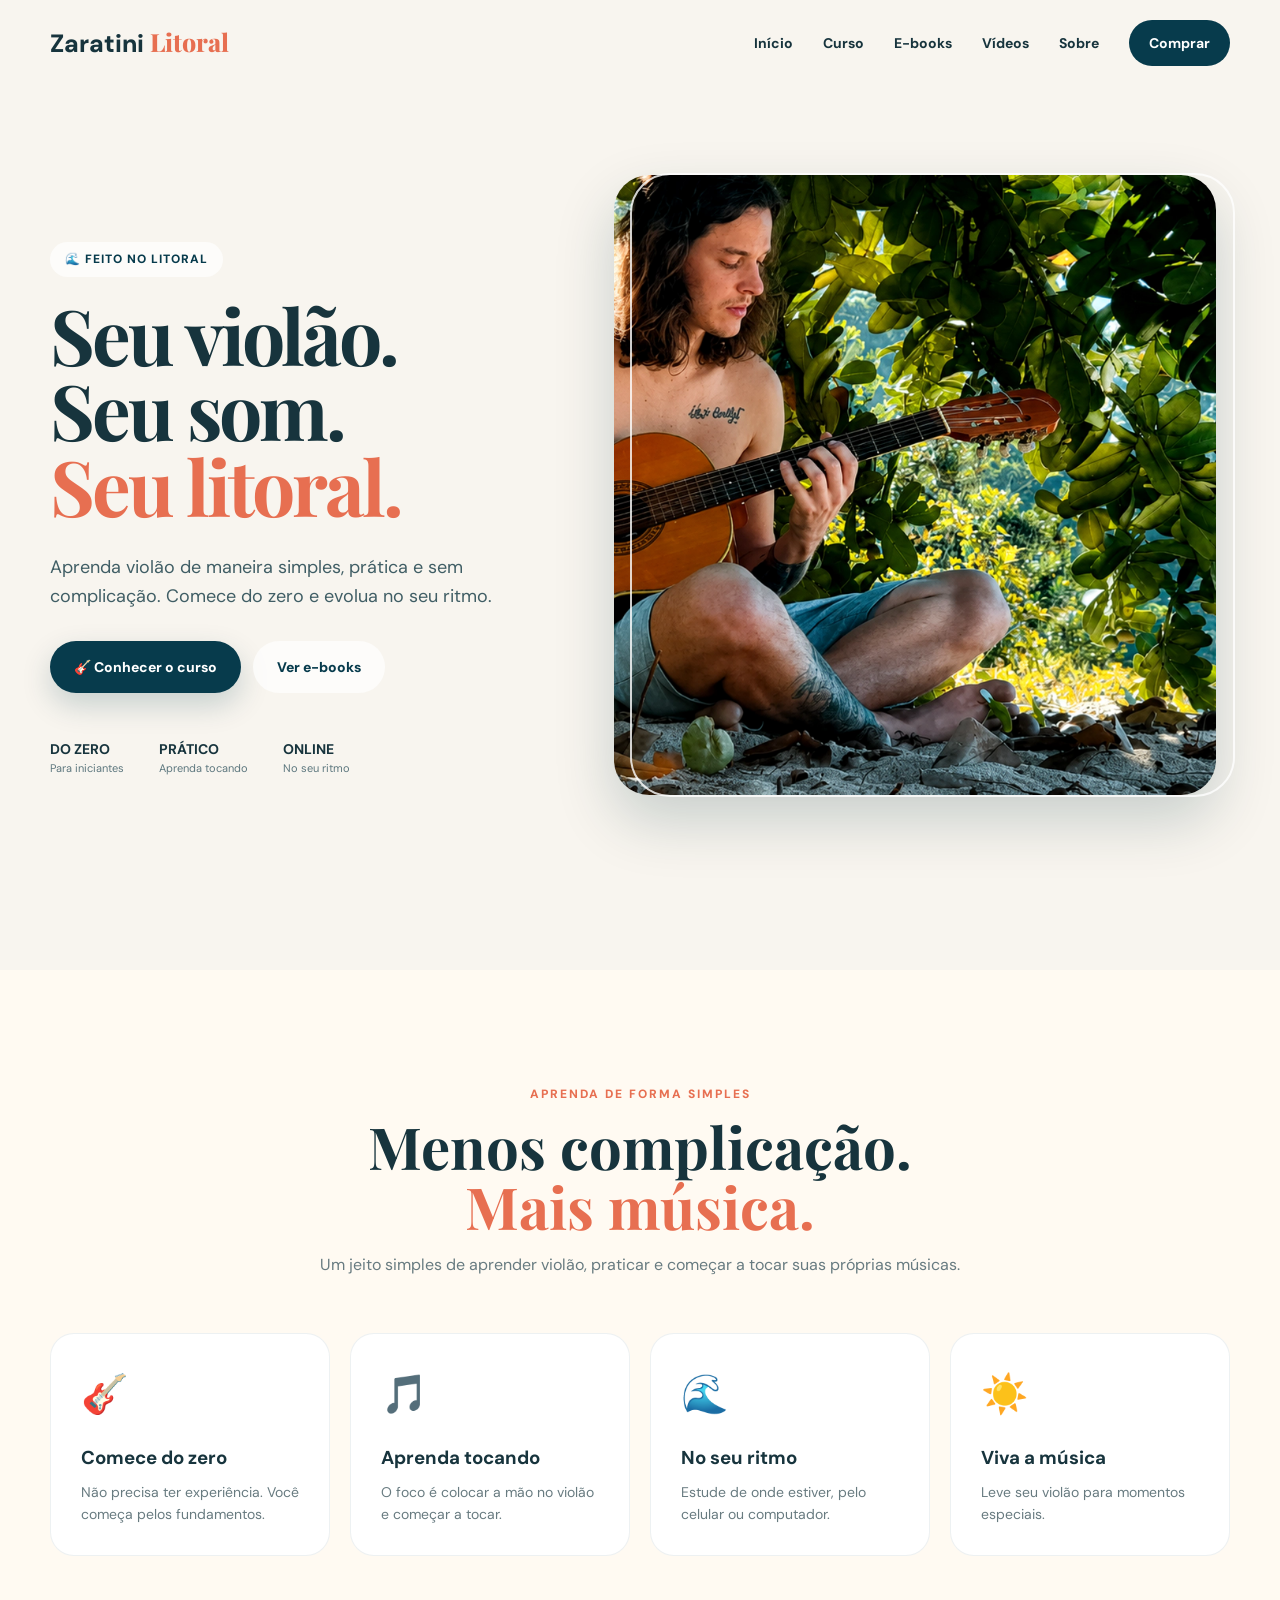
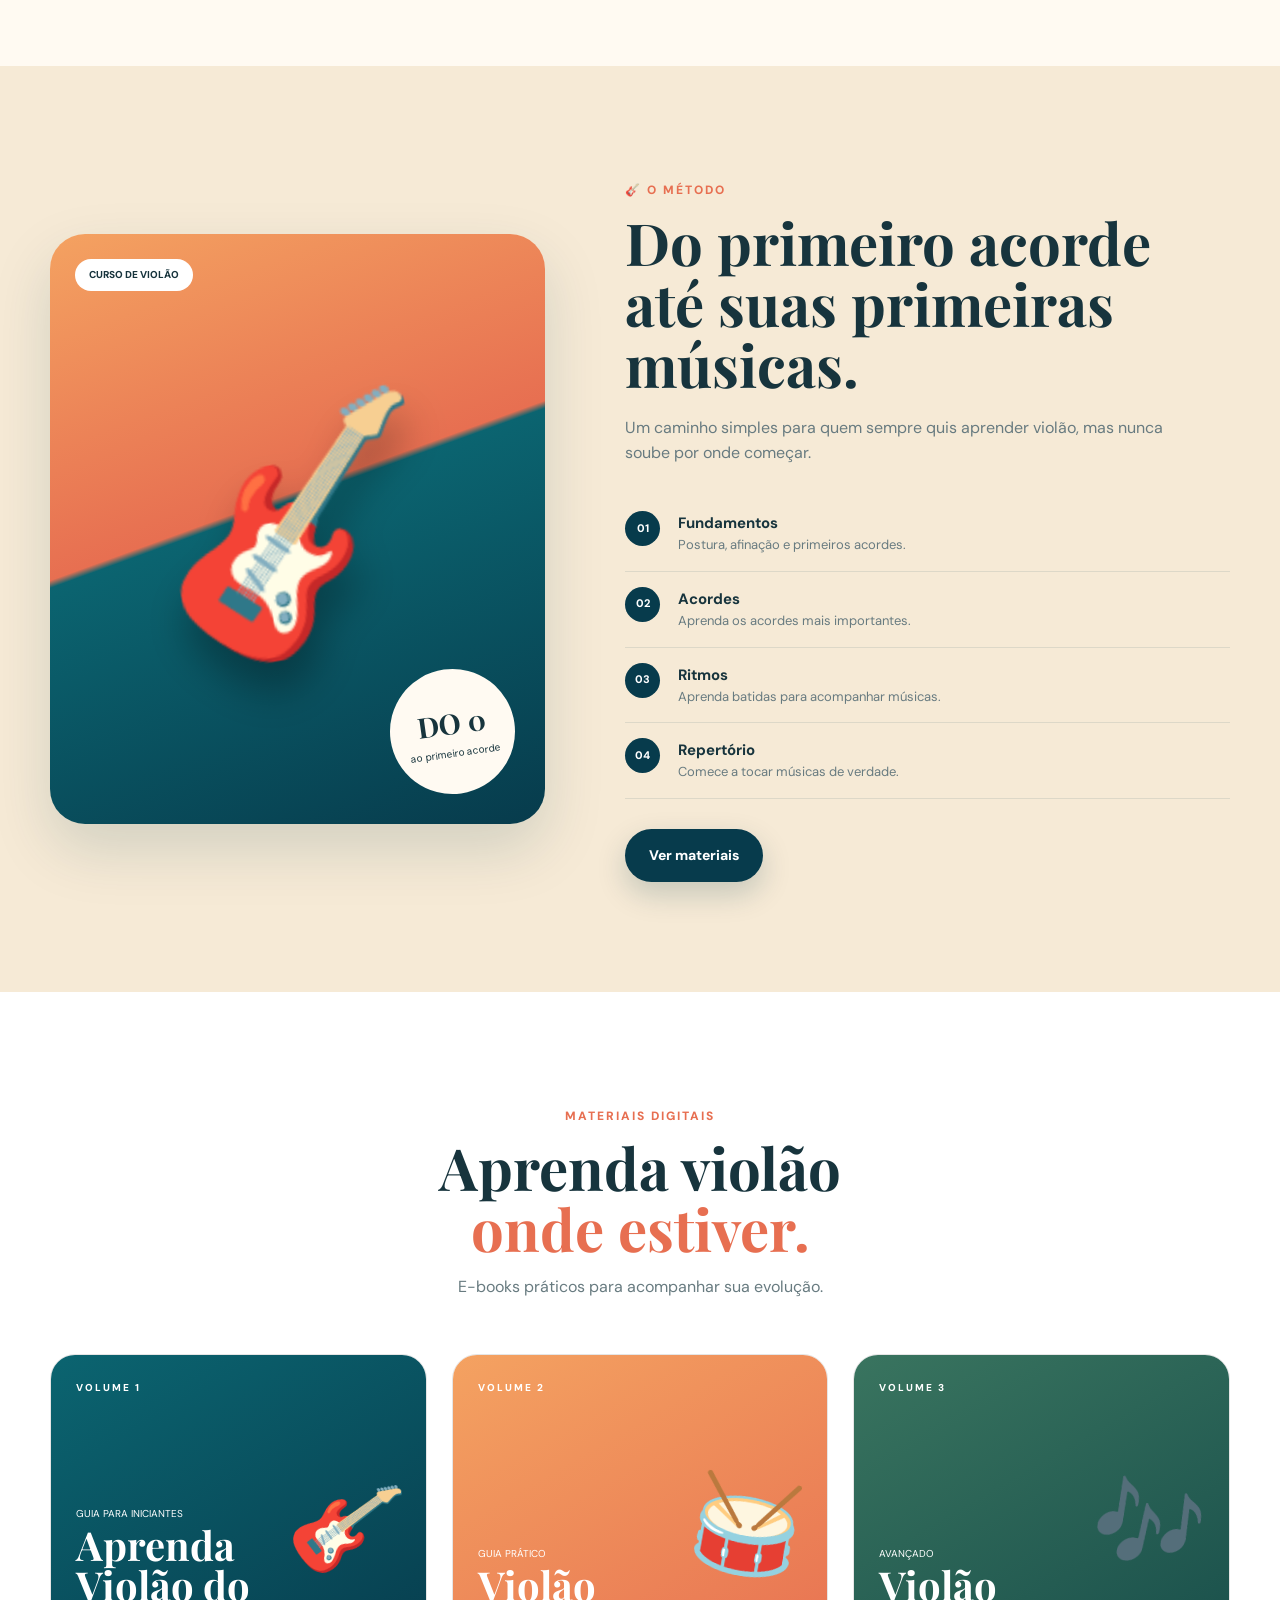
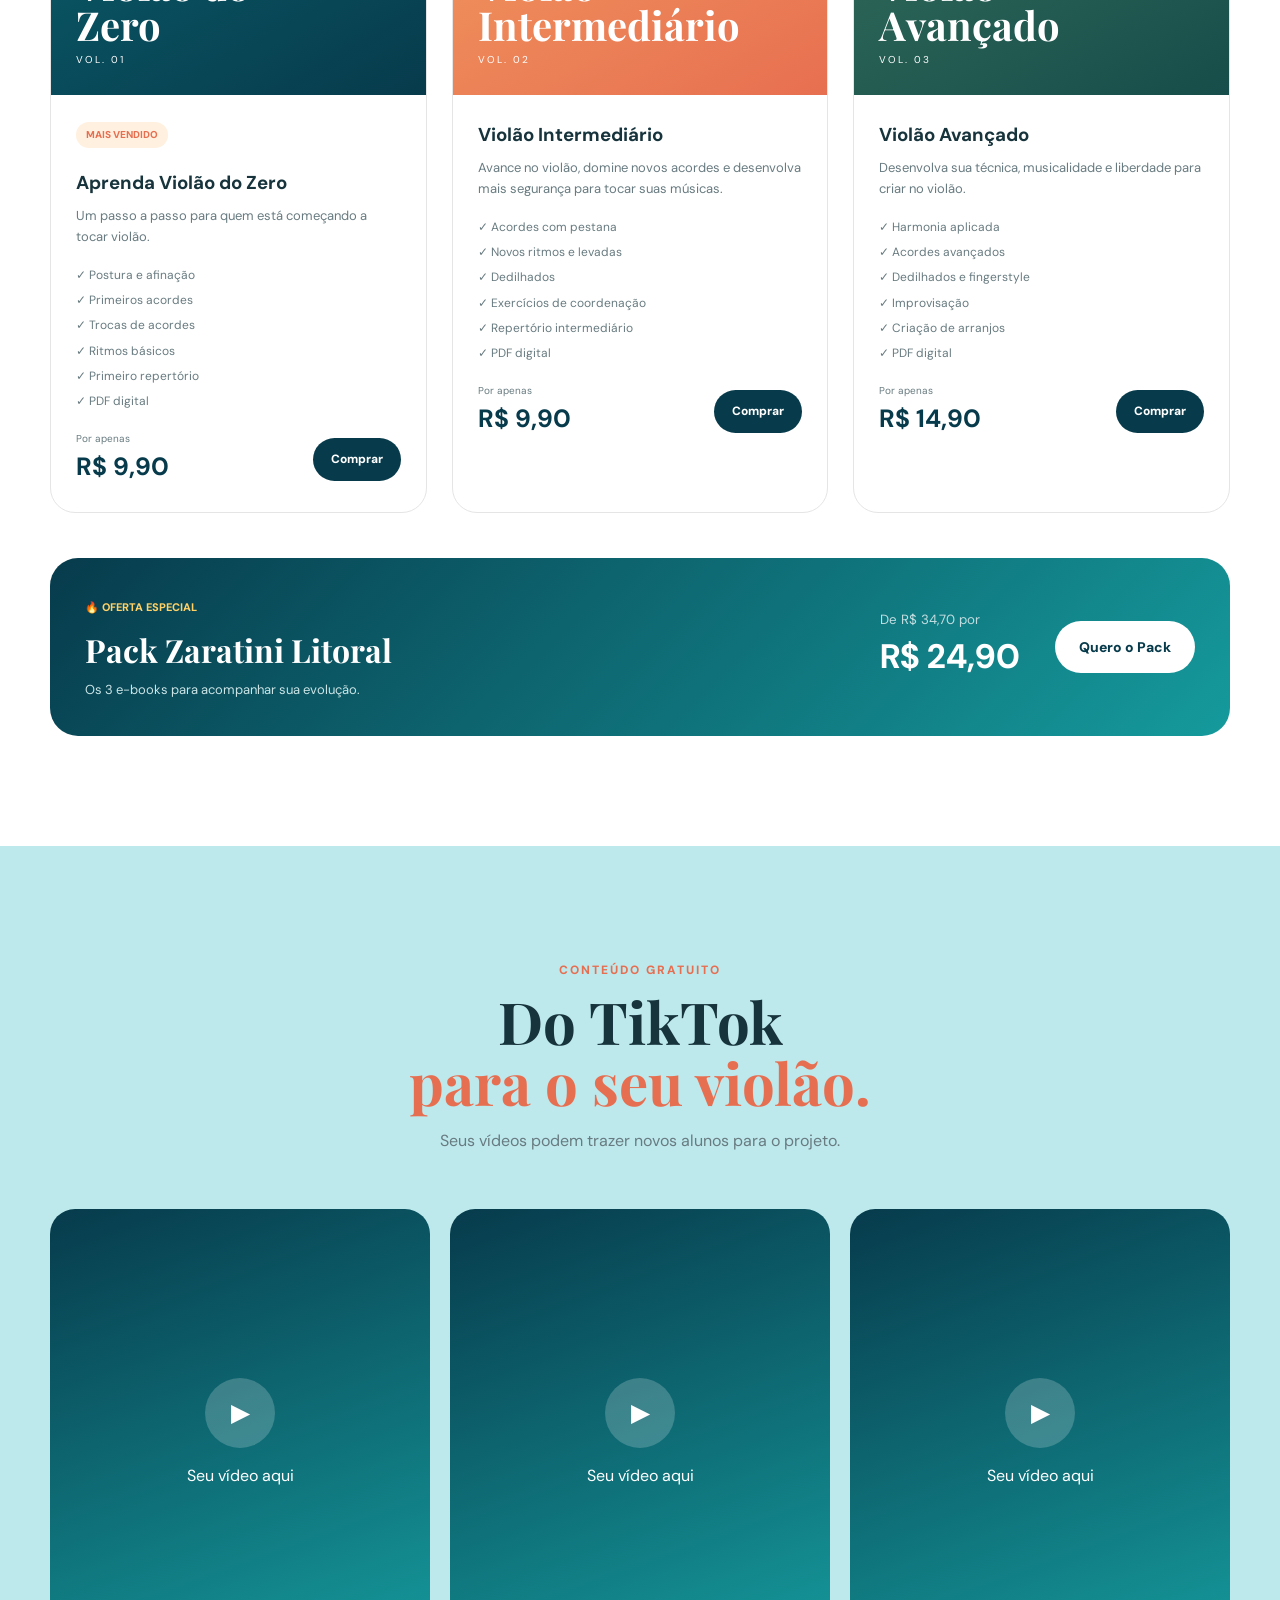
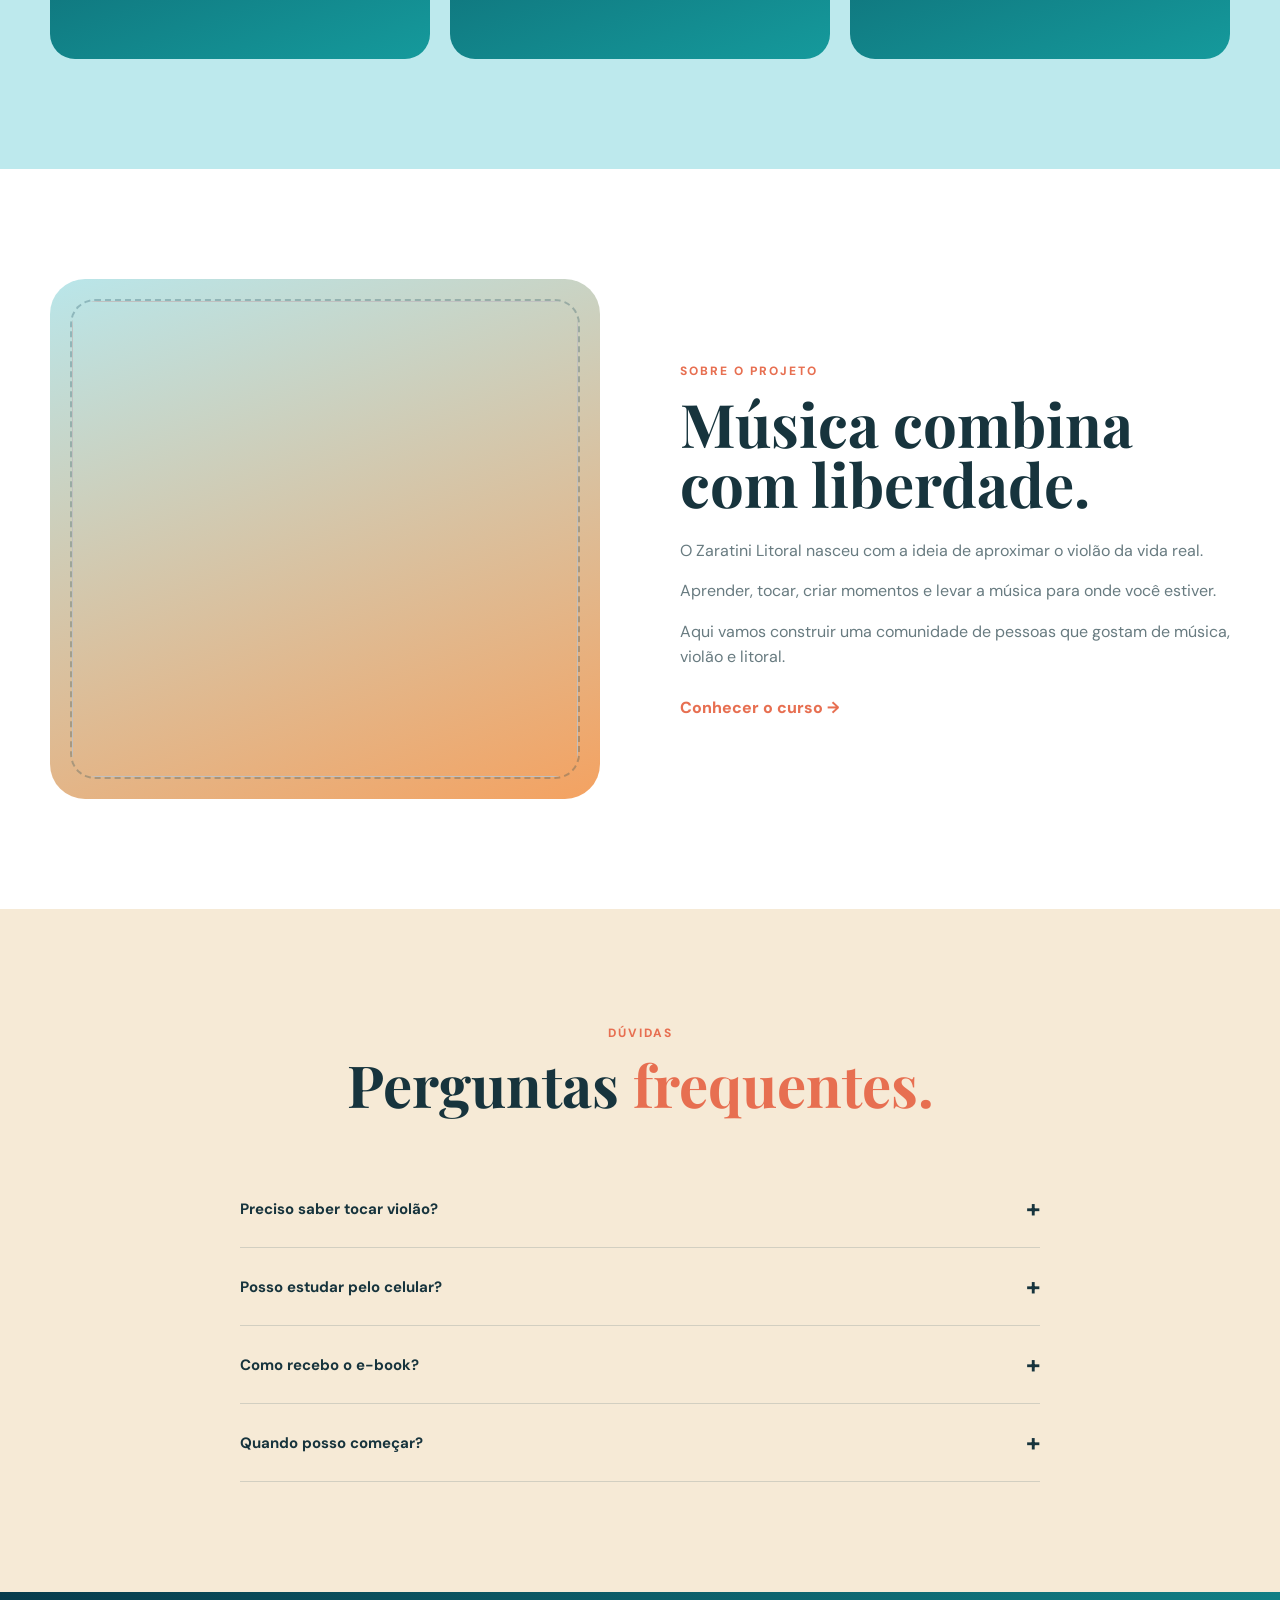
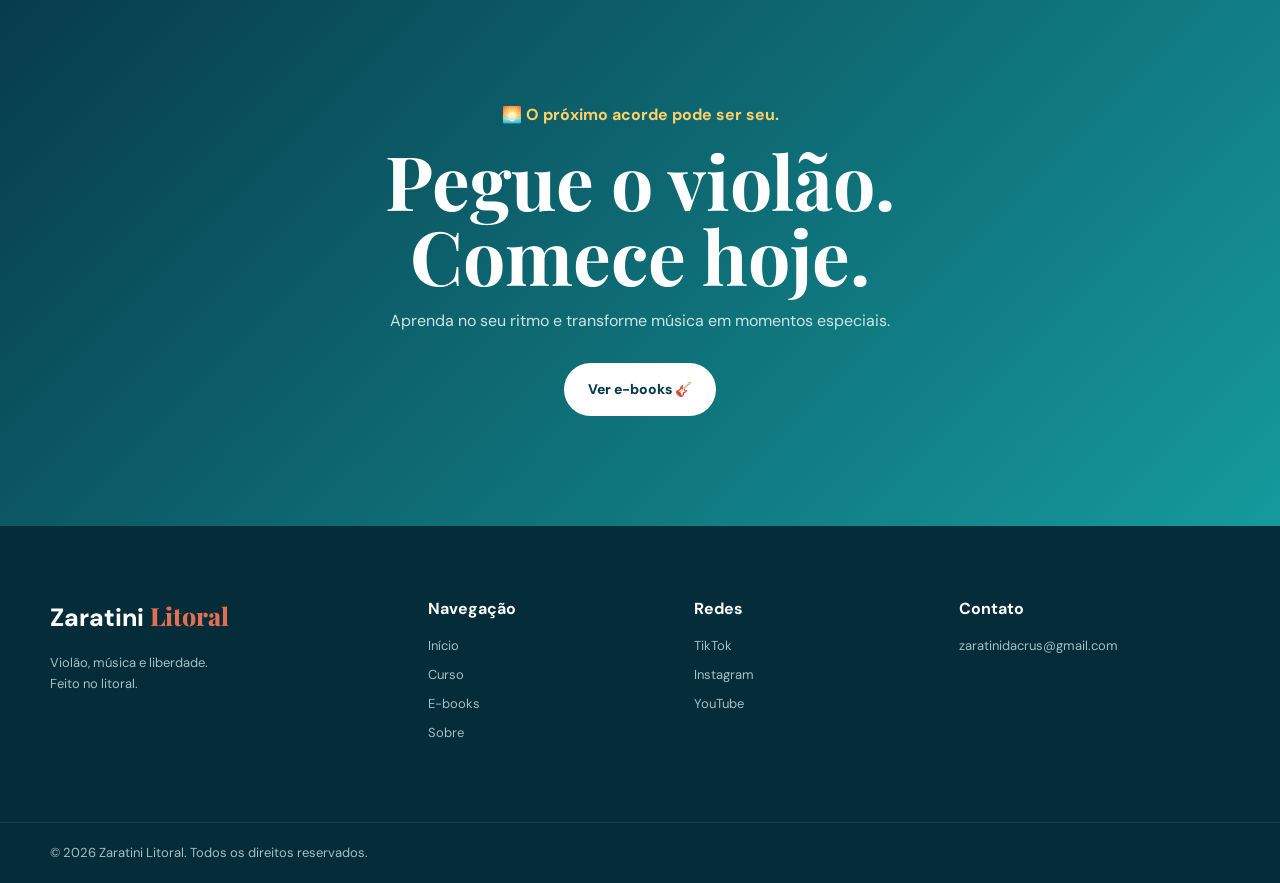
==== commit b0d319bb: "Corrige caminho da imagem" ====
--- a/index.html
+++ b/index.html
@@ -427,7 +427,7 @@
 
 
                     <!-- EBOOK 1 -->
-
+                    
                     <article class="ebook-card">
 
                         <div class="ebook-cover blue">
@@ -779,10 +779,6 @@
 
     <img
       
-    src="Images/erick-violao-litoral.webp"
-    alt="Erick tocando violão no litoral"
-    class="imagem-erick"
->
     >
 
 </div>
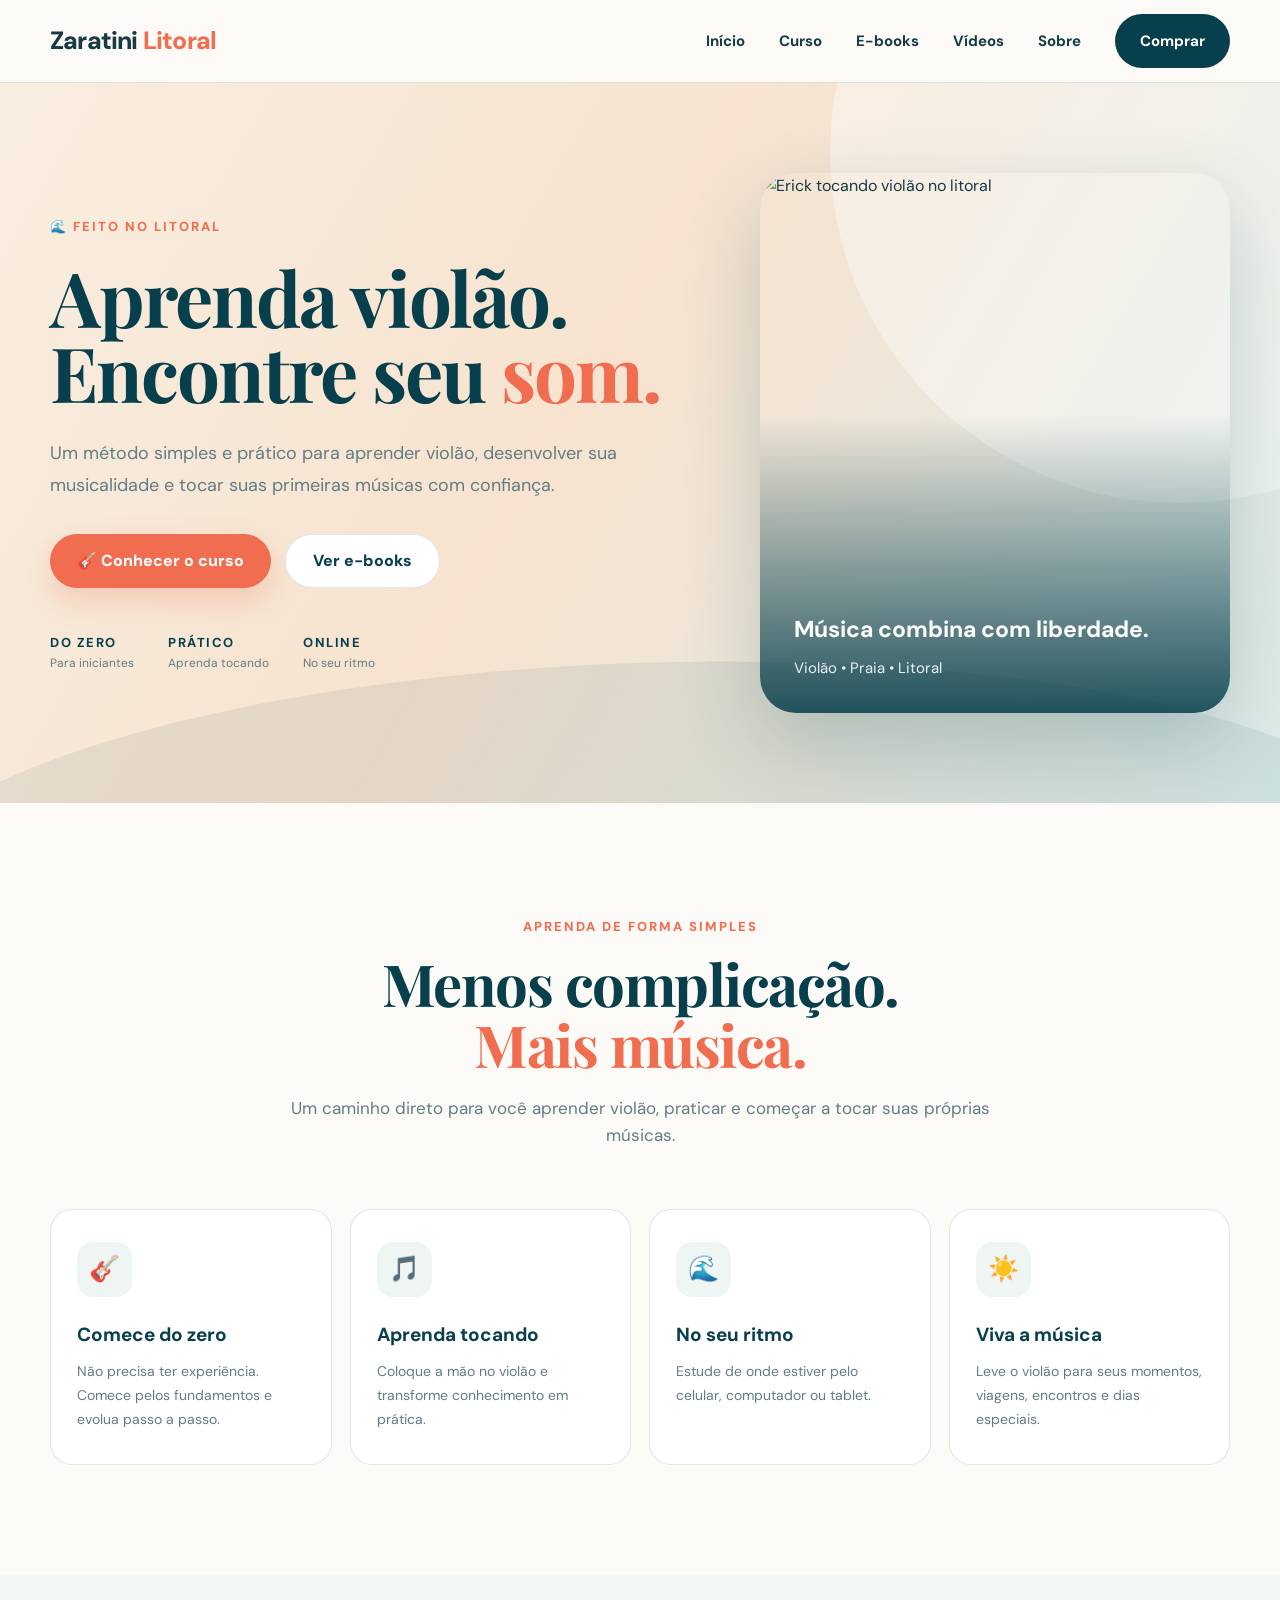
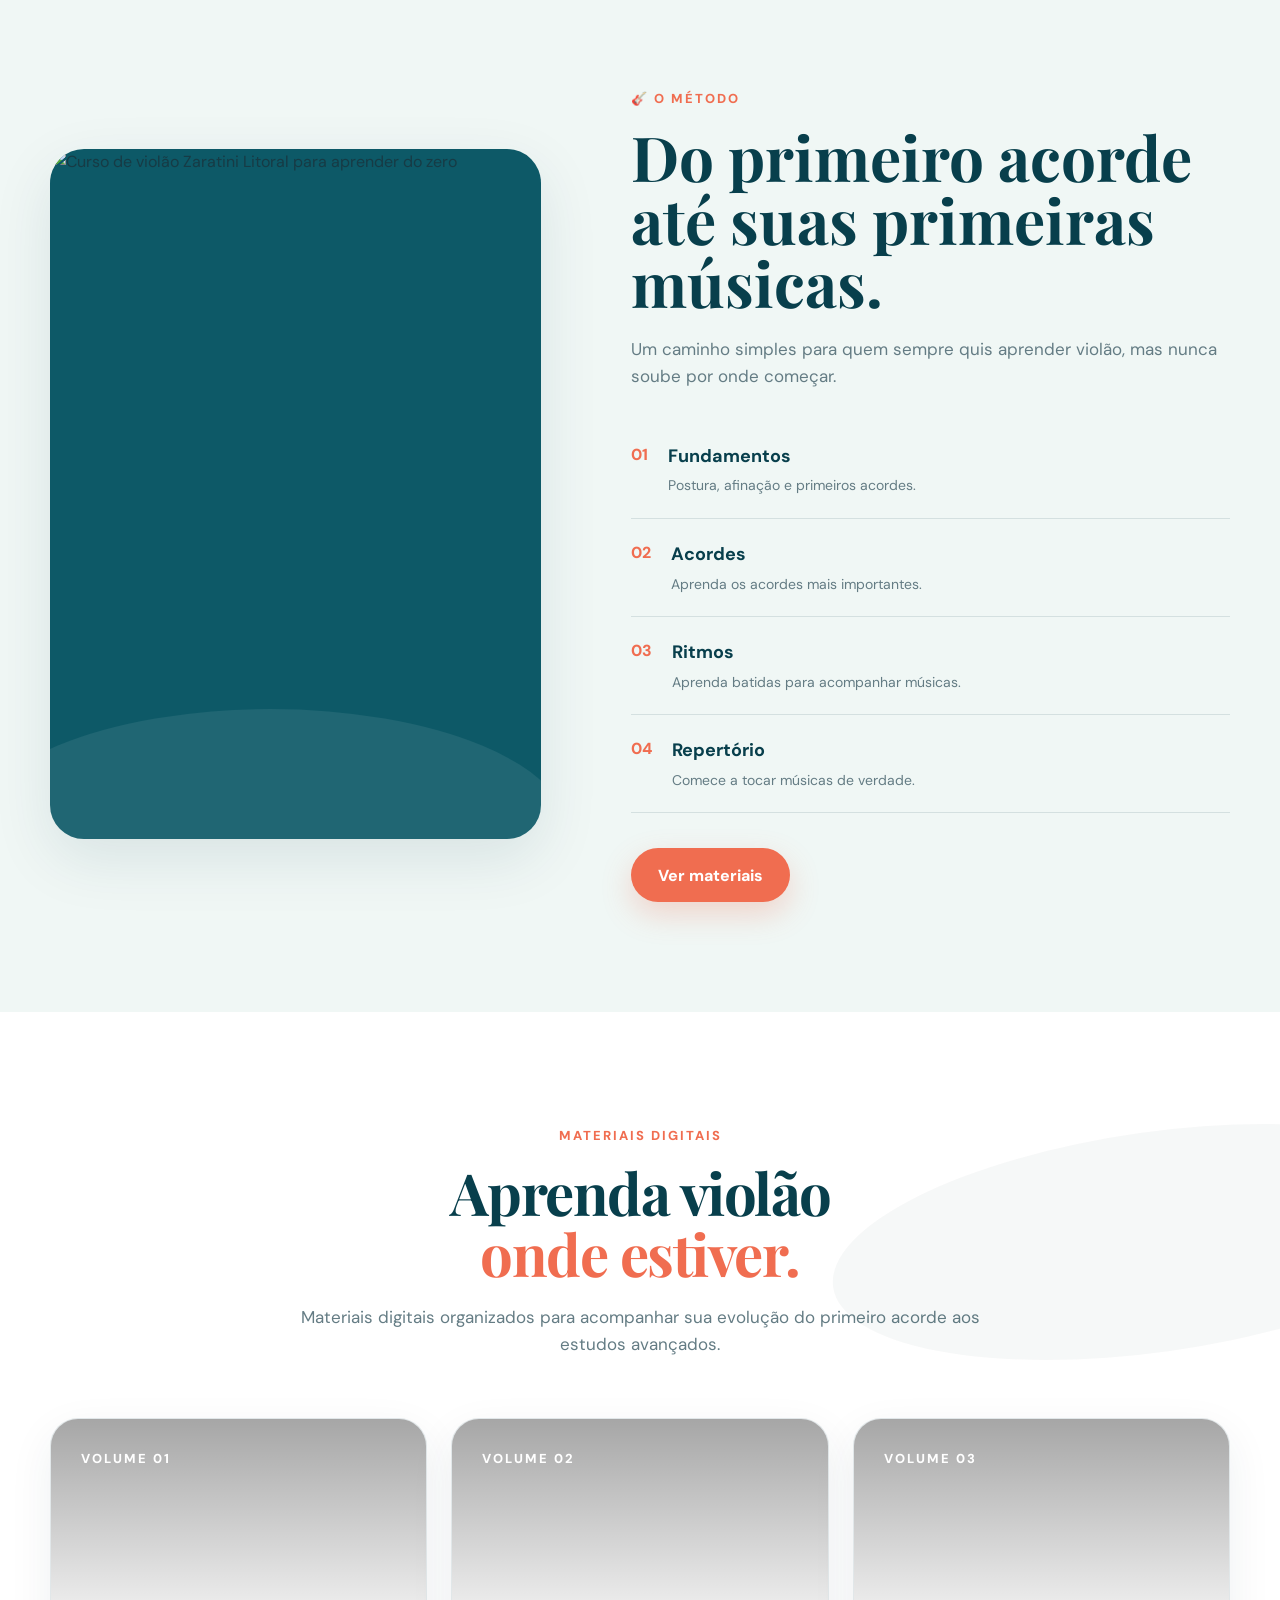
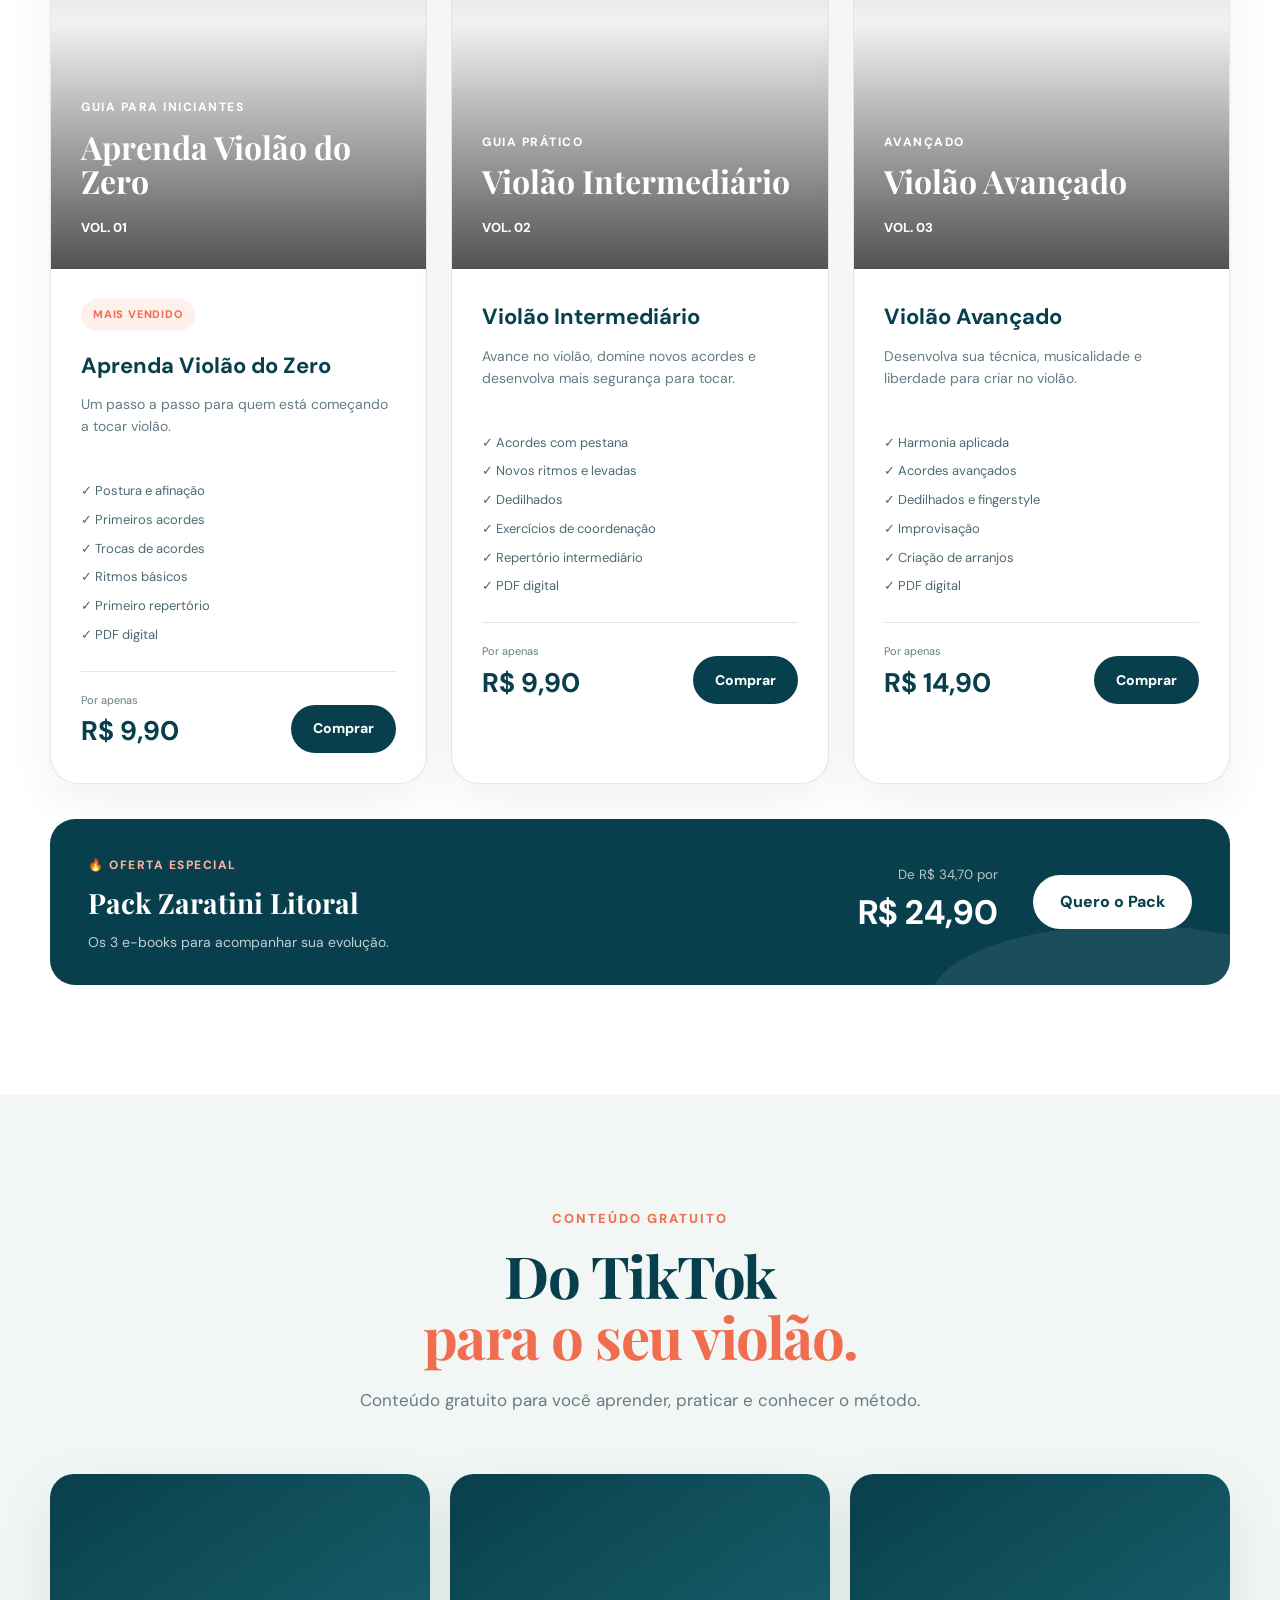
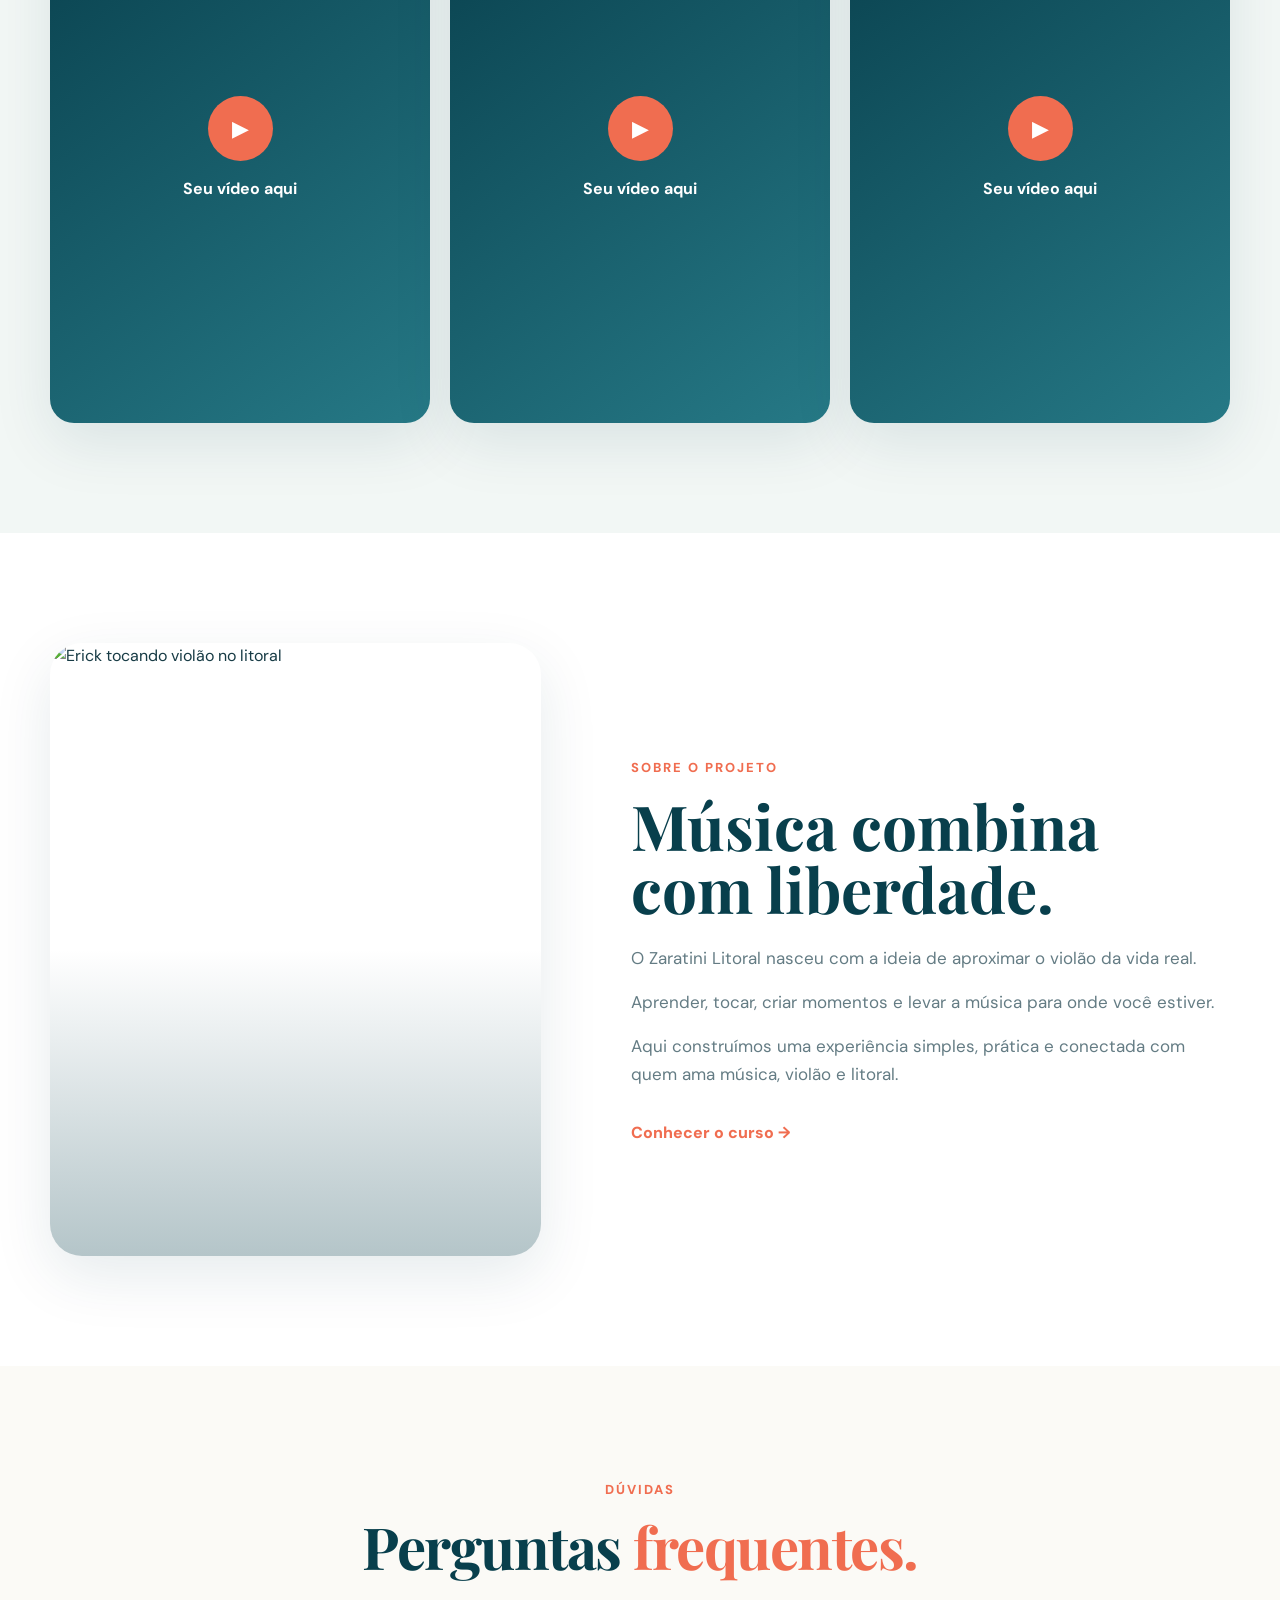
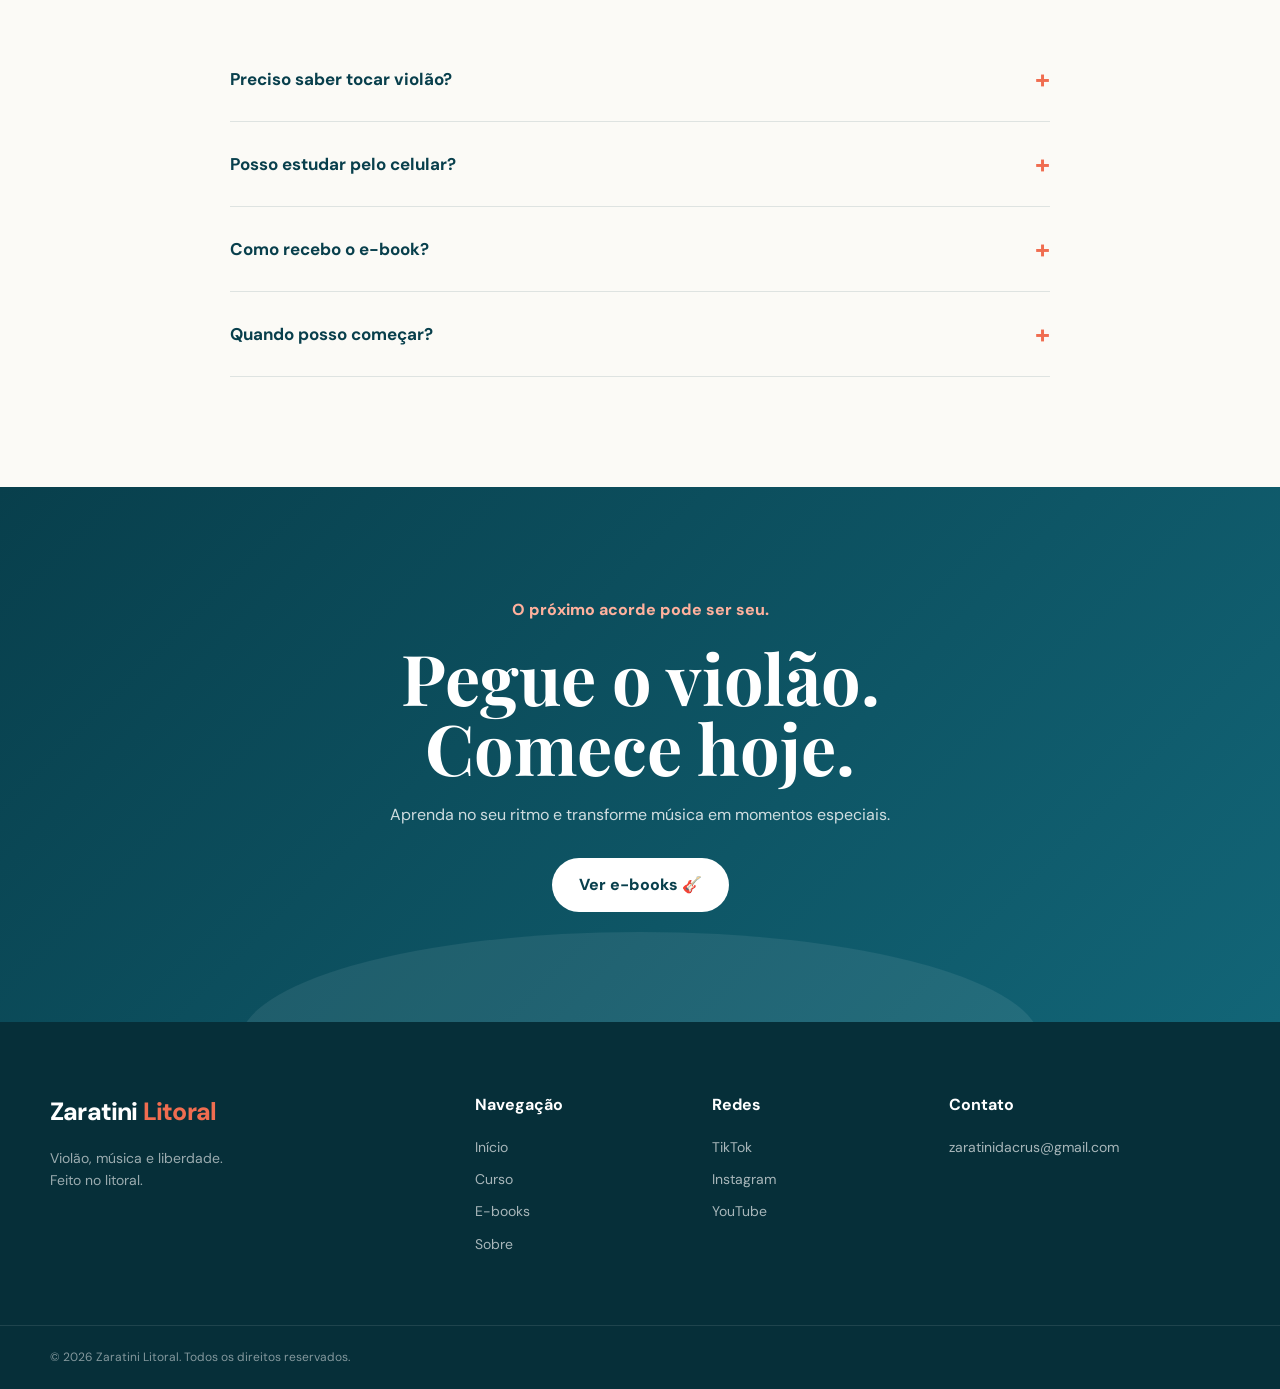
==== commit 67066875: "Primeira versão do site Zaratini Litoral" ====
--- a/index.html
+++ b/index.html
@@ -6,13 +6,63 @@
 
     <meta name="viewport" content="width=device-width, initial-scale=1.0">
 
-    <title>Zaratini Litoral | Violão, Música e Liberdade</title>
+    <title>Zaratini Litoral | Curso de Violão Online e E-books</title>
 
     <meta
         name="description"
-        content="Aprenda violão de forma simples e prática com o Zaratini Litoral."
+        content="Aprenda violão do zero ao avançado com o Zaratini Litoral. Curso de violão online e e-books práticos para aprender acordes, ritmos, dedilhados e músicas."
     >
 
+    <meta
+        name="keywords"
+        content="curso de violão, aprender violão, violão para iniciantes, curso de violão online, e-book de violão, aprender acordes, ritmos de violão, Zaratini Litoral"
+    >
+
+    <meta name="author" content="Zaratini Litoral">
+
+    <meta name="robots" content="index, follow">
+
+    <meta name="theme-color" content="#083f4c">
+
+    <!-- Open Graph -->
+    <meta property="og:type" content="website">
+
+    <meta
+        property="og:title"
+        content="Zaratini Litoral | Aprenda Violão com Liberdade"
+    >
+
+    <meta
+        property="og:description"
+        content="Curso de violão e e-books práticos para você aprender no seu ritmo."
+    >
+
+    <meta
+        property="og:image"
+        content="images/erick-violao-litoral.webp"
+    >
+
+    <meta property="og:locale" content="pt_BR">
+
+    <!-- Twitter -->
+    <meta name="twitter:card" content="summary_large_image">
+
+    <meta
+        name="twitter:title"
+        content="Zaratini Litoral | Curso de Violão"
+    >
+
+    <meta
+        name="twitter:description"
+        content="Aprenda violão de forma simples, prática e no seu ritmo."
+    >
+
+    <meta
+        name="twitter:image"
+        content="images/erick-violao-litoral.webp"
+    >
+
+    <!-- Fontes -->
     <link rel="preconnect" href="https://fonts.googleapis.com">
 
     <link rel="preconnect" href="https://fonts.gstatic.com" crossorigin>
@@ -23,1072 +73,1090 @@
     >
 
     <link rel="stylesheet" href="style.css">
+
+    <!-- Dados estruturados para Google -->
+    <script type="application/ld+json">
+    {
+        "@context": "https://schema.org",
+        "@type": "EducationalOrganization",
+        "name": "Zaratini Litoral",
+        "description": "Curso de violão online e materiais digitais para aprender violão do zero ao avançado.",
+        "areaServed": "BR",
+        "knowsAbout": [
+            "Violão",
+            "Música",
+            "Acordes",
+            "Ritmos",
+            "Dedilhados"
+        ]
+    }
+    </script>
+
 </head>
 
 <body>
 
-    <!-- ================= HEADER ================= -->
-
-    <header class="header" id="header">
-
-        <div class="container nav">
-
-            <a href="#inicio" class="logo">
+<header class="header">
+
+    <div class="container nav">
+
+        <a href="#inicio" class="logo" aria-label="Zaratini Litoral - início">
+            Zaratini
+            <span>Litoral</span>
+        </a>
+
+        <button
+            class="menu-btn"
+            id="menuBtn"
+            type="button"
+            aria-label="Abrir menu"
+            aria-expanded="false"
+        >
+            ☰
+        </button>
+
+        <nav class="nav-menu" id="navMenu">
+
+            <a href="#inicio">Início</a>
+
+            <a href="#curso">Curso</a>
+
+            <a href="#ebooks">E-books</a>
+
+            <a href="#videos">Vídeos</a>
+
+            <a href="#sobre">Sobre</a>
+
+            <a href="#ebooks" class="nav-button">
+                Comprar
+            </a>
+
+        </nav>
+
+    </div>
+
+</header>
+
+
+<main>
+
+<!-- ================================================= -->
+<!-- HERO -->
+<!-- ================================================= -->
+
+<section class="hero" id="inicio">
+
+    <div class="hero-wave-bg"></div>
+
+    <div class="container hero-container">
+
+        <div class="hero-content">
+
+            <span class="location">
+                🌊 FEITO NO LITORAL
+            </span>
+
+            <h1>
+                Aprenda violão.
+                <br>
+                Encontre seu
+                <span>som.</span>
+            </h1>
+
+            <p>
+                Um método simples e prático para aprender violão,
+                desenvolver sua musicalidade e tocar suas primeiras
+                músicas com confiança.
+            </p>
+
+            <div class="hero-buttons">
+
+                <a href="#curso" class="button primary">
+                    🎸 Conhecer o curso
+                </a>
+
+                <a href="#ebooks" class="button secondary">
+                    Ver e-books
+                </a>
+
+            </div>
+
+            <div class="hero-stats">
+
+                <div>
+                    <strong>DO ZERO</strong>
+                    <span>Para iniciantes</span>
+                </div>
+
+                <div>
+                    <strong>PRÁTICO</strong>
+                    <span>Aprenda tocando</span>
+                </div>
+
+                <div>
+                    <strong>ONLINE</strong>
+                    <span>No seu ritmo</span>
+                </div>
+
+            </div>
+
+        </div>
+
+
+        <div class="hero-card">
+
+            <div class="hero-image">
+
+                <img
+                    src="images/erick-violao-litoral.webp"
+                    alt="Erick tocando violão no litoral"
+                    loading="eager"
+                >
+
+            </div>
+
+            <div class="hero-card-overlay"></div>
+
+            <div class="hero-card-text">
+
+                <strong>
+                    Música combina com liberdade.
+                </strong>
+
+                <span>
+                    Violão • Praia • Litoral
+                </span>
+
+            </div>
+
+        </div>
+
+    </div>
+
+</section>
+
+
+<!-- ================================================= -->
+<!-- BENEFÍCIOS -->
+<!-- ================================================= -->
+
+<section class="section benefits">
+
+    <div class="container">
+
+        <div class="section-heading">
+
+            <span>APRENDA DE FORMA SIMPLES</span>
+
+            <h2>
+                Menos complicação.
+                <br>
+                <em>Mais música.</em>
+            </h2>
+
+            <p>
+                Um caminho direto para você aprender violão,
+                praticar e começar a tocar suas próprias músicas.
+            </p>
+
+        </div>
+
+
+        <div class="benefit-grid">
+
+            <article class="benefit-card">
+
+                <div class="benefit-icon">🎸</div>
+
+                <h3>Comece do zero</h3>
+
+                <p>
+                    Não precisa ter experiência.
+                    Comece pelos fundamentos e evolua passo a passo.
+                </p>
+
+            </article>
+
+
+            <article class="benefit-card">
+
+                <div class="benefit-icon">🎵</div>
+
+                <h3>Aprenda tocando</h3>
+
+                <p>
+                    Coloque a mão no violão e transforme
+                    conhecimento em prática.
+                </p>
+
+            </article>
+
+
+            <article class="benefit-card">
+
+                <div class="benefit-icon">🌊</div>
+
+                <h3>No seu ritmo</h3>
+
+                <p>
+                    Estude de onde estiver pelo celular,
+                    computador ou tablet.
+                </p>
+
+            </article>
+
+
+            <article class="benefit-card">
+
+                <div class="benefit-icon">☀️</div>
+
+                <h3>Viva a música</h3>
+
+                <p>
+                    Leve o violão para seus momentos,
+                    viagens, encontros e dias especiais.
+                </p>
+
+            </article>
+
+        </div>
+
+    </div>
+
+</section>
+
+
+<!-- ================================================= -->
+<!-- CURSO -->
+<!-- ================================================= -->
+
+<section class="section course" id="curso">
+
+    <div class="container course-grid">
+
+    <div class="course-visual">
+
+    <img
+        src="images/curso-violao.webp"
+        alt="Curso de violão Zaratini Litoral para aprender do zero"
+    >
+
+</div>
+
+
+        <div class="course-content">
+
+            <span class="small-title">
+                🎸 O MÉTODO
+            </span>
+
+            <h2>
+                Do primeiro acorde
+                até suas primeiras músicas.
+            </h2>
+
+            <p>
+                Um caminho simples para quem sempre quis aprender
+                violão, mas nunca soube por onde começar.
+            </p>
+
+
+        <div class="course-list">
+
+    <a href="curso/fundamentos.html" class="course-step">
+
+        <span>01</span>
+
+        <div>
+            <h3>Fundamentos</h3>
+
+            <p>
+                Postura, afinação e primeiros acordes.
+            </p>
+        </div>
+
+    </a>
+
+
+    <a href="curso/acordes.html" class="course-step">
+
+        <span>02</span>
+
+        <div>
+            <h3>Acordes</h3>
+
+            <p>
+                Aprenda os acordes mais importantes.
+            </p>
+        </div>
+
+    </a>
+
+
+    <a href="curso/ritmos.html" class="course-step">
+
+        <span>03</span>
+
+        <div>
+            <h3>Ritmos</h3>
+
+            <p>
+                Aprenda batidas para acompanhar músicas.
+            </p>
+        </div>
+
+    </a>
+
+
+    <a href="curso/repertorio.html" class="course-step">
+
+        <span>04</span>
+
+        <div>
+            <h3>Repertório</h3>
+
+            <p>
+                Comece a tocar músicas de verdade.
+            </p>
+        </div>
+
+    </a>
+
+</div>
+                    
+
+            <a href="#ebooks" class="button primary">
+                Ver materiais
+            </a>
+
+        </div>
+
+    </div>
+
+</section>
+
+
+<!-- ================================================= -->
+<!-- E-BOOKS -->
+<!-- ================================================= -->
+
+<section class="section ebooks" id="ebooks">
+
+    <div class="container">
+
+        <div class="section-heading">
+
+            <span>MATERIAIS DIGITAIS</span>
+
+            <h2>
+                Aprenda violão
+                <br>
+                <em>onde estiver.</em>
+            </h2>
+
+            <p>
+                Materiais digitais organizados para acompanhar
+                sua evolução do primeiro acorde aos estudos avançados.
+            </p>
+
+        </div>
+
+
+        <div class="ebook-grid">
+
+
+            <!-- EBOOK 1 -->
+
+            <article class="ebook-card">
+
+                <div
+                    class="ebook-cover ebook-01"
+                    role="img"
+                    aria-label="Capa do e-book Aprenda Violão do Zero"
+                >
+
+                    <div class="cover-dark"></div>
+
+                    <span class="cover-brand">
+                        VOLUME 01
+                    </span>
+
+                    <div class="cover-guitar">
+                        
+                    </div>
+
+                    <div class="cover-title">
+
+                        <small>
+                            GUIA PARA INICIANTES
+                        </small>
+
+                        <h3>
+                            Aprenda Violão
+                            do Zero
+                        </h3>
+
+                        <span>
+                            VOL. 01
+                        </span>
+
+                    </div>
+
+                </div>
+
+
+                <div class="ebook-body">
+
+                    <span class="tag">
+                        MAIS VENDIDO
+                    </span>
+
+                    <h3>
+                        Aprenda Violão do Zero
+                    </h3>
+
+                    <p>
+                        Um passo a passo para quem está começando
+                        a tocar violão.
+                    </p>
+
+                    <ul>
+
+                        <li>✓ Postura e afinação</li>
+                        <li>✓ Primeiros acordes</li>
+                        <li>✓ Trocas de acordes</li>
+                        <li>✓ Ritmos básicos</li>
+                        <li>✓ Primeiro repertório</li>
+                        <li>✓ PDF digital</li>
+
+                    </ul>
+
+
+                    <div class="product-footer">
+
+                        <div class="price">
+
+                            <small>
+                                Por apenas
+                            </small>
+
+                            <strong>
+                                R$ 9,90
+                            </strong>
+
+                        </div>
+
+                        <a
+                            href="https://pay.hotmart.com/G107397138O?bid=1788137794119"
+                            class="buy-button"
+                            target="_blank"
+                            rel="noopener noreferrer"
+                        >
+                            Comprar
+                        </a>
+
+                    </div>
+
+                </div>
+
+            </article>
+
+
+            <!-- EBOOK 2 -->
+
+            <article class="ebook-card">
+
+                <div
+                    class="ebook-cover ebook-02"
+                    role="img"
+                    aria-label="Capa do e-book Violão Intermediário"
+                >
+
+                    <div class="cover-dark"></div>
+
+                    <span class="cover-brand">
+                        VOLUME 02
+                    </span>
+
+                    <div class="cover-guitar">
+                        
+                    </div>
+
+                    <div class="cover-title">
+
+                        <small>
+                            GUIA PRÁTICO
+                        </small>
+
+                        <h3>
+                            Violão
+                            Intermediário
+                        </h3>
+
+                        <span>
+                            VOL. 02
+                        </span>
+
+                    </div>
+
+                </div>
+
+
+                <div class="ebook-body">
+
+                    <h3>
+                        Violão Intermediário
+                    </h3>
+
+                    <p>
+                        Avance no violão, domine novos acordes
+                        e desenvolva mais segurança para tocar.
+                    </p>
+
+                    <ul>
+
+                        <li>✓ Acordes com pestana</li>
+                        <li>✓ Novos ritmos e levadas</li>
+                        <li>✓ Dedilhados</li>
+                        <li>✓ Exercícios de coordenação</li>
+                        <li>✓ Repertório intermediário</li>
+                        <li>✓ PDF digital</li>
+
+                    </ul>
+
+
+                    <div class="product-footer">
+
+                        <div class="price">
+
+                            <small>
+                                Por apenas
+                            </small>
+
+                            <strong>
+                                R$ 9,90
+                            </strong>
+
+                        </div>
+
+                        <a
+                            href="https://pay.hotmart.com/N107397488W"
+                            class="buy-button"
+                            target="_blank"
+                            rel="noopener noreferrer"
+                        >
+                            Comprar
+                        </a>
+
+                    </div>
+
+                </div>
+
+            </article>
+
+
+            <!-- EBOOK 3 -->
+
+            <article class="ebook-card">
+
+                <div
+                    class="ebook-cover ebook-03"
+                    role="img"
+                    aria-label="Capa do e-book Violão Avançado"
+                >
+
+                    <div class="cover-dark"></div>
+
+                    <span class="cover-brand">
+                        VOLUME 03
+                    </span>
+
+                    <div class="cover-guitar">
+                        
+                    </div>
+
+                    <div class="cover-title">
+
+                        <small>
+                            AVANÇADO
+                        </small>
+
+                        <h3>
+                            Violão
+                            Avançado
+                        </h3>
+
+                        <span>
+                            VOL. 03
+                        </span>
+
+                    </div>
+
+                </div>
+
+
+                <div class="ebook-body">
+
+                    <h3>
+                        Violão Avançado
+                    </h3>
+
+                    <p>
+                        Desenvolva sua técnica, musicalidade
+                        e liberdade para criar no violão.
+                    </p>
+
+                    <ul>
+
+                        <li>✓ Harmonia aplicada</li>
+                        <li>✓ Acordes avançados</li>
+                        <li>✓ Dedilhados e fingerstyle</li>
+                        <li>✓ Improvisação</li>
+                        <li>✓ Criação de arranjos</li>
+                        <li>✓ PDF digital</li>
+
+                    </ul>
+
+
+                    <div class="product-footer">
+
+                        <div class="price">
+
+                            <small>
+                                Por apenas
+                            </small>
+
+                            <strong>
+                                R$ 14,90
+                            </strong>
+
+                        </div>
+
+                        <a
+                            href="https://pay.hotmart.com/G107397506L"
+                            class="buy-button"
+                            target="_blank"
+                            rel="noopener noreferrer"
+                        >
+                            Comprar
+                        </a>
+
+                    </div>
+
+                </div>
+
+            </article>
+
+        </div>
+
+
+        <!-- PACK -->
+
+        <div class="pack">
+
+            <div class="pack-text">
+
+                <span>
+                    🔥 OFERTA ESPECIAL
+                </span>
+
+                <h3>
+                    Pack Zaratini Litoral
+                </h3>
+
+                <p>
+                    Os 3 e-books para acompanhar
+                    sua evolução.
+                </p>
+
+            </div>
+
+
+            <div class="pack-price">
+
+                <small>
+                    De R$ 34,70 por
+                </small>
+
+                <strong>
+                    R$ 24,90
+                </strong>
+
+            </div>
+
+
+            <a
+                href="#ebooks"
+                class="button white"
+            >
+                Quero o Pack
+            </a>
+
+        </div>
+
+    </div>
+
+</section>
+
+
+<!-- ================================================= -->
+<!-- VÍDEOS -->
+<!-- ================================================= -->
+
+<section class="section videos" id="videos">
+
+    <div class="container">
+
+        <div class="section-heading">
+
+            <span>CONTEÚDO GRATUITO</span>
+
+            <h2>
+                Do TikTok
+                <br>
+                <em>para o seu violão.</em>
+            </h2>
+
+            <p>
+                Conteúdo gratuito para você aprender,
+                praticar e conhecer o método.
+            </p>
+
+        </div>
+
+
+        <div class="video-grid">
+
+            <div class="video-box">
+                <span>▶</span>
+                <p>Seu vídeo aqui</p>
+            </div>
+
+            <div class="video-box">
+                <span>▶</span>
+                <p>Seu vídeo aqui</p>
+            </div>
+
+            <div class="video-box">
+                <span>▶</span>
+                <p>Seu vídeo aqui</p>
+            </div>
+
+        </div>
+
+    </div>
+
+</section>
+
+
+<!-- ================================================= -->
+<!-- SOBRE -->
+<!-- ================================================= -->
+
+<section class="section about" id="sobre">
+
+    <div class="container about-grid">
+
+        <div class="about-photo">
+
+            <img
+                src="images/erick-violao-litoral.webp"
+                alt="Erick tocando violão no litoral"
+                loading="lazy"
+            >
+
+        </div>
+
+
+        <div class="about-content">
+
+            <span class="small-title">
+                SOBRE O PROJETO
+            </span>
+
+            <h2>
+                Música combina
+                com liberdade.
+            </h2>
+
+            <p>
+                O Zaratini Litoral nasceu com a ideia
+                de aproximar o violão da vida real.
+            </p>
+
+            <p>
+                Aprender, tocar, criar momentos e levar
+                a música para onde você estiver.
+            </p>
+
+            <p>
+                Aqui construímos uma experiência simples,
+                prática e conectada com quem ama música,
+                violão e litoral.
+            </p>
+
+            <a href="#curso" class="text-link">
+                Conhecer o curso →
+            </a>
+
+        </div>
+
+    </div>
+
+</section>
+
+
+<!-- ================================================= -->
+<!-- FAQ -->
+<!-- ================================================= -->
+
+<section class="section faq">
+
+    <div class="container">
+
+        <div class="section-heading">
+
+            <span>DÚVIDAS</span>
+
+            <h2>
+                Perguntas
+                <em>frequentes.</em>
+            </h2>
+
+        </div>
+
+
+        <div class="faq-list">
+
+
+            <div class="faq-item">
+
+                <button class="faq-question" type="button">
+
+                    Preciso saber tocar violão?
+
+                    <span>+</span>
+
+                </button>
+
+                <div class="faq-answer">
+
+                    <p>
+                        Não. O conteúdo foi pensado
+                        para quem está começando.
+                    </p>
+
+                </div>
+
+            </div>
+
+
+            <div class="faq-item">
+
+                <button class="faq-question" type="button">
+
+                    Posso estudar pelo celular?
+
+                    <span>+</span>
+
+                </button>
+
+                <div class="faq-answer">
+
+                    <p>
+                        Sim. O site e os materiais
+                        podem ser acessados pelo celular.
+                    </p>
+
+                </div>
+
+            </div>
+
+
+            <div class="faq-item">
+
+                <button class="faq-question" type="button">
+
+                    Como recebo o e-book?
+
+                    <span>+</span>
+
+                </button>
+
+                <div class="faq-answer">
+
+                    <p>
+                        A entrega é realizada pela
+                        plataforma de venda após a compra.
+                    </p>
+
+                </div>
+
+            </div>
+
+
+            <div class="faq-item">
+
+                <button class="faq-question" type="button">
+
+                    Quando posso começar?
+
+                    <span>+</span>
+
+                </button>
+
+                <div class="faq-answer">
+
+                    <p>
+                        Após a confirmação da compra,
+                        você poderá iniciar seus estudos.
+                    </p>
+
+                </div>
+
+            </div>
+
+        </div>
+
+    </div>
+
+</section>
+
+
+<!-- ================================================= -->
+<!-- CTA -->
+<!-- ================================================= -->
+
+<section class="final-cta">
+
+    <div class="container">
+
+        <span>
+             O próximo acorde pode ser seu.
+        </span>
+
+        <h2>
+            Pegue o violão.
+            <br>
+            Comece hoje.
+        </h2>
+
+        <p>
+            Aprenda no seu ritmo e transforme
+            música em momentos especiais.
+        </p>
+
+        <a href="#ebooks" class="button white">
+            Ver e-books 🎸
+        </a>
+
+    </div>
+
+</section>
+
+</main>
+
+
+<!-- ================================================= -->
+<!-- FOOTER -->
+<!-- ================================================= -->
+
+<footer class="footer">
+
+    <div class="container footer-grid">
+
+        <div>
+
+            <a href="#inicio" class="footer-logo">
                 Zaratini
                 <span>Litoral</span>
             </a>
 
-            <button
-                class="menu-btn"
-                id="menuBtn"
-                type="button"
+            <p>
+                Violão, música e liberdade.
+                <br>
+                Feito no litoral.
+            </p>
+
+        </div>
+
+
+        <div>
+
+            <h4>Navegação</h4>
+
+            <a href="#inicio">Início</a>
+
+            <a href="#curso">Curso</a>
+
+            <a href="#ebooks">E-books</a>
+
+            <a href="#sobre">Sobre</a>
+
+        </div>
+
+
+        <div>
+
+            <h4>Redes</h4>
+
+            <a
+                href="https://www.tiktok.com/@zaratini.ia"
+                target="_blank"
+                rel="noopener noreferrer"
             >
-                ☰
-            </button>
-
-            <nav class="nav-menu" id="navMenu">
-
-                <a href="#inicio">Início</a>
-
-                <a href="#curso">Curso</a>
-
-                <a href="#ebooks">E-books</a>
-
-                <a href="#videos">Vídeos</a>
-
-                <a href="#sobre">Sobre</a>
-
-                <a href="#ebooks" class="nav-button">
-                    Comprar
-                </a>
-
-            </nav>
-
-        </div>
-
-    </header>
-
-
-    <!-- ================= HERO ================= -->
-
-    <main>
-
-        <section class="hero" id="inicio">
-
-            <div class="hero-overlay"></div>
-
-            <div class="container hero-container">
-
-                <div class="hero-content">
-
-                    <span class="location">
-                        🌊 FEITO NO LITORAL
-                    </span>
-
-                    <h1>
-                        Seu violão.
-                        <br>
-                        Seu som.
-                        <br>
-                        <span>Seu litoral.</span>
-                    </h1>
-
-                    <p>
-                        Aprenda violão de maneira simples,
-                        prática e sem complicação.
-                        Comece do zero e evolua no seu ritmo.
-                    </p>
-
-                    <div class="hero-buttons">
-
-                        <a
-                            href="#curso"
-                            class="button primary"
-                        >
-                            🎸 Conhecer o curso
-                        </a>
-
-                        <a
-                            href="#ebooks"
-                            class="button secondary"
-                        >
-                            Ver e-books
-                        </a>
-
-                    </div>
-
-                    <div class="hero-stats">
-
-                        <div>
-                            <strong>DO ZERO</strong>
-                            <span>Para iniciantes</span>
-                        </div>
-
-                        <div>
-                            <strong>PRÁTICO</strong>
-                            <span>Aprenda tocando</span>
-                        </div>
-
-                        <div>
-                            <strong>ONLINE</strong>
-                            <span>No seu ritmo</span>
-                        </div>
-
-                    </div>
-
-                </div>
-
-
-                <div class="hero-card">
-
-                    <div class="sun"></div>
-
-                    <div class="ocean"></div>
-
-                    <div class="hero-guitar">
-                        🎸
-                    </div>
-
-                    <div class="hero-card-text">
-                        <strong>
-                            Música combina com liberdade.
-                        </strong>
-
-                        <span>
-                            Violão • Praia • Litoral
-                        </span>
-                    </div>
-
-                </div>
-
-            </div>
-
-            <div class="hero-wave"></div>
-
-        </section>
-
-
-        <!-- ================= BENEFÍCIOS ================= -->
-
-        <section class="section benefits">
-
-            <div class="container">
-
-                <div class="section-heading">
-
-                    <span>APRENDA DE FORMA SIMPLES</span>
-
-                    <h2>
-                        Menos complicação.
-                        <br>
-                        <em>Mais música.</em>
-                    </h2>
-
-                    <p>
-                       Um jeito simples de aprender violão, praticar e começar a tocar suas próprias músicas.
-                    </p>
-
-                </div>
-
-
-                <div class="benefit-grid">
-
-                    <article class="benefit-card">
-
-                        <div class="benefit-icon">
-                            🎸
-                        </div>
-
-                        <h3>
-                            Comece do zero
-                        </h3>
-
-                        <p>
-                            Não precisa ter experiência.
-                            Você começa pelos fundamentos.
-                        </p>
-
-                    </article>
-
-
-                    <article class="benefit-card">
-
-                        <div class="benefit-icon">
-                            🎵
-                        </div>
-
-                        <h3>
-                            Aprenda tocando
-                        </h3>
-
-                        <p>
-                            O foco é colocar a mão no violão
-                            e começar a tocar.
-                        </p>
-
-                    </article>
-
-
-                    <article class="benefit-card">
-
-                        <div class="benefit-icon">
-                            🌊
-                        </div>
-
-                        <h3>
-                            No seu ritmo
-                        </h3>
-
-                        <p>
-                            Estude de onde estiver,
-                            pelo celular ou computador.
-                        </p>
-
-                    </article>
-
-
-                    <article class="benefit-card">
-
-                        <div class="benefit-icon">
-                            ☀️
-                        </div>
-
-                        <h3>
-                            Viva a música
-                        </h3>
-
-                        <p>
-                            Leve seu violão para momentos
-                            especiais.
-                        </p>
-
-                    </article>
-
-                </div>
-
-            </div>
-
-        </section>
-
-
-        <!-- ================= CURSO ================= -->
-
-        <section class="section course" id="curso">
-
-            <div class="container course-grid">
-
-                <div class="course-visual">
-
-                    <span class="course-label">
-                        CURSO DE VIOLÃO
-                    </span>
-
-                    <div class="big-guitar">
-                        🎸
-                    </div>
-
-                    <div class="course-sticker">
-                        <strong>DO 0</strong>
-                        <span>ao primeiro acorde</span>
-                    </div>
-
-                </div>
-
-
-                <div class="course-content">
-
-                    <span class="small-title">
-                        🎸 O MÉTODO
-                    </span>
-
-                    <h2>
-                        Do primeiro acorde
-                        até suas primeiras músicas.
-                    </h2>
-
-                    <p>
-                        Um caminho simples para quem sempre
-                        quis aprender violão, mas nunca soube
-                        por onde começar.
-                    </p>
-
-
-                    <div class="course-list">
-
-                        <div class="course-step">
-
-                            <span>01</span>
-
-                            <div>
-                                <h3>
-                                    Fundamentos
-                                </h3>
-
-                                <p>
-                                    Postura, afinação e primeiros acordes.
-                                </p>
-                            </div>
-
-                        </div>
-
-
-                        <div class="course-step">
-
-                            <span>02</span>
-
-                            <div>
-                                <h3>
-                                    Acordes
-                                </h3>
-
-                                <p>
-                                    Aprenda os acordes mais importantes.
-                                </p>
-                            </div>
-
-                        </div>
-
-
-                        <div class="course-step">
-
-                            <span>03</span>
-
-                            <div>
-                                <h3>
-                                    Ritmos
-                                </h3>
-
-                                <p>
-                                    Aprenda batidas para acompanhar músicas.
-                                </p>
-                            </div>
-
-                        </div>
-
-
-                        <div class="course-step">
-
-                            <span>04</span>
-
-                            <div>
-                                <h3>
-                                    Repertório
-                                </h3>
-
-                                <p>
-                                    Comece a tocar músicas de verdade.
-                                </p>
-                            </div>
-
-                        </div>
-
-                    </div>
-
-
-                    <a
-                        href="#ebooks"
-                        class="button primary"
-                    >
-                        Ver materiais
-                    </a>
-
-                </div>
-
-            </div>
-
-        </section>
-
-
-        <!-- ================= EBOOKS ================= -->
-
-        <section class="section ebooks" id="ebooks">
-
-            <div class="container">
-
-                <div class="section-heading">
-
-                    <span>MATERIAIS DIGITAIS</span>
-
-                    <h2>
-                        Aprenda violão
-                        <br>
-                        <em>onde estiver.</em>
-                    </h2>
-
-                    <p>
-                        E-books práticos para acompanhar
-                        sua evolução.
-                    </p>
-
-                </div>
-
-
-                <div class="ebook-grid">
-
-
-                    <!-- EBOOK 1 -->
-                    
-                    <article class="ebook-card">
-
-                        <div class="ebook-cover blue">
-
-                            <span class="cover-brand">
-                                VOLUME 1
-                            </span>
-
-                            <div class="cover-icon">
-                                🎸
-                            </div>
-
-                            <div class="cover-title">
-
-                                <small>
-                                    GUIA PARA INICIANTES
-                                </small>
-
-                                <h3>
-                                 Aprenda Violão do Zero
-                                </h3>
-
-                                <span>
-                                    VOL. 01
-                                </span>
-
-                            </div>
-
-                        </div>
-
-
-                        <div class="ebook-body">
-
-                            <span class="tag">
-                                MAIS VENDIDO
-                            </span>
-
-                            <h3>
-                                <h3>Aprenda Violão do Zero</h3>
-                            </h3>
-
-                            <p>
-                             Um passo a passo para quem está começando a tocar violão.
-                            </p>
-
-                            <ul>
-                               <li>✓ Postura e afinação</li>
-                               <li>✓ Primeiros acordes</li>
-                                <li>✓ Trocas de acordes</li>
-                                <li>✓ Ritmos básicos</li>
-                                <li>✓ Primeiro repertório</li>
-                                <li>✓ PDF digital</li>
-                            </ul>
-
-                            <div class="product-footer">
-
-                                <div class="price">
-                                    <small>
-                                        Por apenas
-                                    </small>
-
-                                    <strong>
-                                        R$ 9,90
-                                    </strong>
-                                </div>
-
-                                <a
-                                    href="https://pay.hotmart.com/G107397138O?bid=1788137794119"
-                                    class="buy-button"
-                                    target="_blank"
-                                >
-                                    Comprar
-                                </a>
-
-                            </div>
-
-                        </div>
-
-                    </article>
-
-
-                    <!-- EBOOK 2 -->
-
-                    <article class="ebook-card">
-
-                        <div class="ebook-cover sunset">
-
-                            <span class="cover-brand">
-                               VOLUME 2
-                            </span>
-
-                            <div class="cover-icon">
-                                🥁
-                            </div>
-
-                            <div class="cover-title">
-
-                                <small>
-                                    GUIA PRÁTICO
-                                </small>
-
-                                <h3>
-                                  Violão Intermediário
-                                </h3>
-
-                                <span>
-                                    VOL. 02
-                                </span>
-
-                            </div>
-
-                        </div>
-
-
-                        <div class="ebook-body">
-
-                            <h3>
-                                Violão Intermediário
-                            </h3>
-
-                            <p>
-                                Avance no violão, domine novos acordes e desenvolva mais segurança para tocar suas músicas.
-                            </p>
-
-                            <ul>
-                               <li>✓ Acordes com pestana</li>
-                               <li>✓ Novos ritmos e levadas</li>
-                               <li>✓ Dedilhados</li>
-                               <li>✓ Exercícios de coordenação</li>
-                               <li>✓ Repertório intermediário</li>
-                               <li>✓ PDF digital</li>
-                            </ul>
-
-                            <div class="product-footer">
-
-                                <div class="price">
-                                    <small>
-                                        Por apenas
-                                    </small>
-
-                                    <strong>
-                                        R$ 9,90
-                                    </strong>
-                                </div>
-
-                                <a
-                                    href="https://pay.hotmart.com/N107397488W"
-                                    class="buy-button"
-                                    target="_blank"
-                                >
-                                    Comprar
-                                </a>
-
-                            </div>
-
-                        </div>
-
-                    </article>
-
-
-                    <!-- EBOOK 3 -->
-
-                    <article class="ebook-card">
-
-                        <div class="ebook-cover green">
-
-                            <span class="cover-brand">
-                               VOLUME 3
-                            </span>
-
-                            <div class="cover-icon">
-                                🎶
-                            </div>
-
-                            <div class="cover-title">
-
-                                <small>
-                                    AVANÇADO
-                                </small>
-
-                                <h3>
-                                   Violão Avançado
-                                </h3>
-
-                                <span>
-                                    VOL. 03
-                                </span>
-
-                            </div>
-
-                        </div>
-
-
-                        <div class="ebook-body">
-
-                            <h3>
-                                Violão Avançado
-                            </h3>
-
-                            <p>
-                                Desenvolva sua técnica, musicalidade e liberdade para criar no violão.
-                            </p>
-
-                            <ul>
-                               <ul>
-    <li>✓ Harmonia aplicada</li>
-    <li>✓ Acordes avançados</li>
-    <li>✓ Dedilhados e fingerstyle</li>
-    <li>✓ Improvisação</li>
-    <li>✓ Criação de arranjos</li>
-    <li>✓ PDF digital</li>
-</ul>
-                            </ul>
-
-                            <div class="product-footer">
-
-                                <div class="price">
-                                    <small>
-                                        Por apenas
-                                    </small>
-
-                                    <strong>
-                                        R$ 14,90
-                                    </strong>
-                                </div>
-
-                                <a
-                                    href="https://pay.hotmart.com/G107397506L"
-                                    class="buy-button"
-                                    target="_blank"
-                                >
-                                    Comprar
-                                </a>
-
-                            </div>
-
-                        </div>
-
-                    </article>
-
-                </div>
-
-
-                <!-- PACK -->
-
-                <div class="pack">
-
-                    <div class="pack-text">
-
-                        <span>
-                            🔥 OFERTA ESPECIAL
-                        </span>
-
-                        <h3>
-                            Pack Zaratini Litoral
-                        </h3>
-
-                        <p>
-                            Os 3 e-books para acompanhar
-                            sua evolução.
-                        </p>
-
-                    </div>
-
-                    <div class="pack-price">
-
-                        <small>
-                            De R$ 34,70 por
-                        </small>
-
-                        <strong>
-                            R$ 24,90
-                        </strong>
-
-                    </div>
-
-                    <a
-                        href="SEU_LINK_PACK"
-                        class="button white"
-                        target="_blank"
-                    >
-                        Quero o Pack
-                    </a>
-
-                </div>
-
-            </div>
-
-        </section>
-
-
-        <!-- ================= VÍDEOS ================= -->
-
-        <section class="section videos" id="videos">
-
-            <div class="container">
-
-                <div class="section-heading">
-
-                    <span>CONTEÚDO GRATUITO</span>
-
-                    <h2>
-                        Do TikTok
-                        <br>
-                        <em>para o seu violão.</em>
-                    </h2>
-
-                    <p>
-                        Seus vídeos podem trazer novos
-                        alunos para o projeto.
-                    </p>
-
-                </div>
-
-
-                <div class="video-grid">
-
-                    <div class="video-box">
-                        <span>▶</span>
-                        <p>Seu vídeo aqui</p>
-                    </div>
-
-                    <div class="video-box">
-                        <span>▶</span>
-                        <p>Seu vídeo aqui</p>
-                    </div>
-
-                    <div class="video-box">
-                        <span>▶</span>
-                        <p>Seu vídeo aqui</p>
-                    </div>
-
-                </div>
-
-            </div>
-
-        </section>
-
-
-        <!-- ================= SOBRE ================= -->
-
-        <section class="section about" id="sobre">
-
-            <div class="container about-grid">
-
-                <div class="about-photo">
-
-                <div class="photo-placeholder">
-
-    <img
-      
-    >
-
-</div>
-
-                </div>
-
-
-                <div class="about-content">
-
-                    <span class="small-title">
-                        SOBRE O PROJETO
-                    </span>
-
-                    <h2>
-                        Música combina
-                        com liberdade.
-                    </h2>
-
-                    <p>
-                        O Zaratini Litoral nasceu com a ideia
-                        de aproximar o violão da vida real.
-                    </p>
-
-                    <p>
-                        Aprender, tocar, criar momentos e
-                        levar a música para onde você estiver.
-                    </p>
-
-                    <p>
-                        Aqui vamos construir uma comunidade
-                        de pessoas que gostam de música,
-                        violão e litoral.
-                    </p>
-
-                    <a
-                        href="#curso"
-                        class="text-link"
-                    >
-                        Conhecer o curso →
-                    </a>
-
-                </div>
-
-            </div>
-
-        </section>
-
-
-        <!-- ================= FAQ ================= -->
-
-        <section class="section faq">
-
-            <div class="container">
-
-                <div class="section-heading">
-
-                    <span>DÚVIDAS</span>
-
-                    <h2>
-                        Perguntas
-                        <em>frequentes.</em>
-                    </h2>
-
-                </div>
-
-
-                <div class="faq-list">
-
-                    <div class="faq-item">
-
-                        <button
-                            class="faq-question"
-                            type="button"
-                        >
-                            Preciso saber tocar violão?
-
-                            <span>+</span>
-
-                        </button>
-
-                        <div class="faq-answer">
-
-                            <p>
-                                Não. O conteúdo foi pensado
-                                para quem está começando.
-                            </p>
-
-                        </div>
-
-                    </div>
-
-
-                    <div class="faq-item">
-
-                        <button
-                            class="faq-question"
-                            type="button"
-                        >
-                            Posso estudar pelo celular?
-
-                            <span>+</span>
-
-                        </button>
-
-                        <div class="faq-answer">
-
-                            <p>
-                                Sim. O site e os materiais
-                                podem ser acessados pelo celular.
-                            </p>
-
-                        </div>
-
-                    </div>
-
-
-                    <div class="faq-item">
-
-                        <button
-                            class="faq-question"
-                            type="button"
-                        >
-                            Como recebo o e-book?
-
-                            <span>+</span>
-
-                        </button>
-
-                        <div class="faq-answer">
-
-                            <p>
-                                A entrega será feita pela
-                                plataforma de venda escolhida.
-                            </p>
-
-                        </div>
-
-                    </div>
-
-
-                    <div class="faq-item">
-
-                        <button
-                            class="faq-question"
-                            type="button"
-                        >
-                            Quando posso começar?
-
-                            <span>+</span>
-
-                        </button>
-
-                        <div class="faq-answer">
-
-                            <p>
-                                Assim que a compra estiver
-                                disponível, você poderá começar
-                                seus estudos.
-                            </p>
-
-                        </div>
-
-                    </div>
-
-                </div>
-
-            </div>
-
-        </section>
-
-
-        <!-- ================= CTA ================= -->
-
-        <section class="final-cta">
-
-            <div class="container">
-
-                <span>
-                    🌅 O próximo acorde pode ser seu.
-                </span>
-
-                <h2>
-                    Pegue o violão.
-                    <br>
-                    Comece hoje.
-                </h2>
-
-                <p>
-                    Aprenda no seu ritmo e transforme
-                    música em momentos especiais.
-                </p>
-
-                <a
-                    href="#ebooks"
-                    class="button white"
-                >
-                    Ver e-books 🎸
-                </a>
-
-            </div>
-
-        </section>
-
-    </main>
-
-
-    <!-- ================= FOOTER ================= -->
-
-    <footer class="footer">
-
-        <div class="container footer-grid">
-
-            <div>
-
-                <a
-                    href="#inicio"
-                    class="footer-logo"
-                >
-                    Zaratini
-                    <span>Litoral</span>
-                </a>
-
-                <p>
-                    Violão, música e liberdade.
-                    <br>
-                    Feito no litoral.
-                </p>
-
-            </div>
-
-
-            <div>
-
-                <h4>
-                    Navegação
-                </h4>
-
-                <a href="#inicio">
-                    Início
-                </a>
-
-                <a href="#curso">
-                    Curso
-                </a>
-
-                <a href="#ebooks">
-                    E-books
-                </a>
-
-                <a href="#sobre">
-                    Sobre
-                </a>
-
-            </div>
-
-
-            <div>
-
-                <h4>
-                    Redes
-                </h4>
-
-                <a href="https://www.tiktok.com/@zaratini.ia" target="_blank" rel="noopener noreferrer">
-                    TikTok
-                </a>
-
-                <a href="https://www.instagram.com/erick.zaratini" target="_blank" rel="noopener noreferrer">
-                    Instagram
-                </a>
-
-                <a href="https://www.youtube.com/@zaratini-ia" target="_blank" rel="noopener noreferrer">
-                    YouTube
-                </a>
-
-            </div>
-
-
-            <div>
-
-                <h4>
-                    Contato
-                </h4>
-
-                <a href="mailto:zaratinidacrus@gmail.com">
-                    zaratinidacrus@gmail.com
-                </a>
-
-            </div>
-
-        </div>
-
-
-        <div class="footer-bottom">
-
-            <div class="container">
-
-                <p>
-                    © 2026 Zaratini Litoral.
-                    Todos os direitos reservados.
-                </p>
-
-            </div>
-
-        </div>
-
-    </footer>
-
-
-    <script src="script.js"></script>
+                TikTok
+            </a>
+
+            <a
+                href="https://www.instagram.com/erick.zaratini"
+                target="_blank"
+                rel="noopener noreferrer"
+            >
+                Instagram
+            </a>
+
+            <a
+                href="https://www.youtube.com/@zaratini-ia"
+                target="_blank"
+                rel="noopener noreferrer"
+            >
+                YouTube
+            </a>
+
+        </div>
+
+
+        <div>
+
+            <h4>Contato</h4>
+
+            <a href="mailto:zaratinidacrus@gmail.com">
+                zaratinidacrus@gmail.com
+            </a>
+
+        </div>
+
+    </div>
+
+
+    <div class="footer-bottom">
+
+        <div class="container">
+
+            <p>
+                © 2026 Zaratini Litoral.
+                Todos os direitos reservados.
+            </p>
+
+        </div>
+
+    </div>
+
+</footer>
+
+
+<script src="script.js"></script>
 
 </body>
-
-</html>
+</html>
--- a/style.css
+++ b/style.css
@@ -1,1194 +1,2435 @@
+/* =========================================================
+   ZARATINI LITORAL
+   DESIGN PROFISSIONAL
+   SEO + RESPONSIVO
+========================================================= */
+
+:root {
+
+    --dark: #083f4c;
+    --dark-2: #0b5261;
+
+    --orange: #f06d50;
+    --orange-light: #ff8b6e;
+
+    --cream: #fbfaf6;
+    --white: #ffffff;
+
+    --text: #173b45;
+    --muted: #647c84;
+
+    --line: rgba(8, 63, 76, .12);
+
+    --shadow:
+        0 20px 60px rgba(8, 63, 76, .10);
+
+    --radius: 28px;
+
+    --font-body: "DM Sans", sans-serif;
+
+    --font-title: "Playfair Display", serif;
+}
+
+
 * {
     margin: 0;
     padding: 0;
     box-sizing: border-box;
 }
 
-:root {
-    --ocean: #073b4c;
-    --ocean-dark: #052c39;
-    --turquoise: #159a9c;
-    --sky: #bde9ed;
-    --sand: #f6ead6;
-    --cream: #fffaf2;
-    --orange: #e76f51;
-    --yellow: #ffd166;
-    --green: #39745f;
-    --text: #17343d;
-    --muted: #687b80;
-    --white: #ffffff;
-}
 
 html {
     scroll-behavior: smooth;
 }
 
+
 body {
-    font-family: "DM Sans", sans-serif;
+
+    font-family: var(--font-body);
+
     color: var(--text);
+
     background: var(--cream);
+
     line-height: 1.6;
-}
+
+    overflow-x: hidden;
+}
+
+
+img {
+    max-width: 100%;
+    display: block;
+}
+
 
 a {
+    color: inherit;
     text-decoration: none;
-    color: inherit;
-}
+}
+
 
 button {
     font-family: inherit;
 }
 
+
 .container {
+
     width: min(1180px, calc(100% - 40px));
+
     margin: auto;
 }
 
 
-/* ================= HEADER ================= */
+/* =========================================================
+   HEADER
+========================================================= */
 
 .header {
-    position: fixed;
+
+    position: sticky;
+
     top: 0;
-    left: 0;
-    width: 100%;
+
     z-index: 1000;
-    padding: 20px 0;
-    transition: 0.3s;
-}
-
-.header.scrolled {
-    background: rgba(255, 250, 242, 0.95);
-    backdrop-filter: blur(15px);
-    box-shadow: 0 5px 25px rgba(0, 0, 0, 0.08);
-}
+
+    background: rgba(251, 250, 246, .94);
+
+    backdrop-filter: blur(18px);
+
+    border-bottom: 1px solid var(--line);
+}
+
 
 .nav {
+
+    min-height: 82px;
+
     display: flex;
+
     align-items: center;
+
     justify-content: space-between;
 }
+
 
 .logo,
 .footer-logo {
+
     font-size: 25px;
+
     font-weight: 800;
-}
+
+    letter-spacing: -.8px;
+}
+
 
 .logo span,
 .footer-logo span {
+
     color: var(--orange);
-    font-family: "Playfair Display", serif;
-}
+}
+
 
 .nav-menu {
+
     display: flex;
+
     align-items: center;
-    gap: 30px;
-}
-
-.nav-menu a {
+
+    gap: 34px;
+}
+
+
+.nav-menu > a {
+
+    font-size: 15px;
+
+    font-weight: 700;
+
+    transition: .25s ease;
+}
+
+
+.nav-menu > a:hover {
+
+    color: var(--orange);
+}
+
+
+.nav-button {
+
+    color: white !important;
+
+    background: var(--dark);
+
+    padding: 15px 25px;
+
+    border-radius: 999px;
+
+    transition: .25s ease;
+}
+
+
+.nav-button:hover {
+
+    background: var(--orange);
+
+    transform: translateY(-2px);
+}
+
+
+.menu-btn {
+
+    display: none;
+
+    border: 0;
+
+    background: transparent;
+
+    font-size: 28px;
+
+    color: var(--dark);
+
+    cursor: pointer;
+}
+
+
+/* =========================================================
+   BOTÕES
+========================================================= */
+
+.button {
+
+    display: inline-flex;
+
+    align-items: center;
+
+    justify-content: center;
+
+    gap: 8px;
+
+    min-height: 54px;
+
+    padding: 0 27px;
+
+    border-radius: 999px;
+
+    font-weight: 800;
+
+    transition: .25s ease;
+}
+
+
+.button.primary {
+
+    background: var(--orange);
+
+    color: white;
+
+    box-shadow:
+        0 12px 30px rgba(240, 109, 80, .25);
+}
+
+
+.button.primary:hover {
+
+    transform: translateY(-3px);
+
+    background: #df5c40;
+}
+
+
+.button.secondary {
+
+    background: white;
+
+    color: var(--dark);
+
+    border: 1px solid var(--line);
+}
+
+
+.button.secondary:hover {
+
+    transform: translateY(-3px);
+
+    box-shadow: var(--shadow);
+}
+
+
+.button.white {
+
+    background: white;
+
+    color: var(--dark);
+}
+
+
+.button.white:hover {
+
+    transform: translateY(-3px);
+
+    box-shadow: 0 15px 40px rgba(0, 0, 0, .15);
+}
+
+
+/* =========================================================
+   HERO
+========================================================= */
+
+.hero {
+
+    position: relative;
+
+    min-height: 720px;
+
+    display: flex;
+
+    align-items: center;
+
+    overflow: hidden;
+
+    background:
+        linear-gradient(
+            120deg,
+            #f8eee0 0%,
+            #f7e3cf 45%,
+            #dceceb 100%
+        );
+}
+
+
+.hero::before {
+
+    content: "";
+
+    position: absolute;
+
+    width: 700px;
+
+    height: 700px;
+
+    border-radius: 50%;
+
+    right: -250px;
+
+    top: -280px;
+
+    background: rgba(255,255,255,.35);
+}
+
+
+.hero-wave-bg {
+
+    position: absolute;
+
+    left: -10%;
+
+    right: -10%;
+
+    bottom: -170px;
+
+    height: 310px;
+
+    background: rgba(8,63,76,.08);
+
+    border-radius: 50% 50% 0 0 / 70% 70% 0 0;
+
+    transform: rotate(-2deg);
+}
+
+
+.hero-container {
+
+    position: relative;
+
+    z-index: 2;
+
+    display: grid;
+
+    grid-template-columns: 1fr 470px;
+
+    align-items: center;
+
+    gap: 80px;
+
+    padding: 90px 0;
+}
+
+
+.location {
+
+    display: inline-block;
+
+    margin-bottom: 22px;
+
+    color: var(--orange);
+
+    font-size: 13px;
+
+    font-weight: 800;
+
+    letter-spacing: 2px;
+}
+
+
+.hero h1 {
+
+    max-width: 680px;
+
+    font-family: var(--font-title);
+
+    font-size: clamp(48px, 6vw, 76px);
+
+    line-height: .98;
+
+    letter-spacing: -2px;
+
+    color: var(--dark);
+
+    margin-bottom: 28px;
+}
+
+
+.hero h1 span {
+
+    color: var(--orange);
+}
+
+
+.hero-content > p {
+
+    max-width: 590px;
+
+    color: var(--muted);
+
+    font-size: 18px;
+
+    line-height: 1.8;
+
+    margin-bottom: 32px;
+}
+
+
+.hero-buttons {
+
+    display: flex;
+
+    flex-wrap: wrap;
+
+    gap: 14px;
+
+    margin-bottom: 45px;
+}
+
+
+.hero-stats {
+
+    display: flex;
+
+    gap: 34px;
+}
+
+
+.hero-stats div {
+
+    display: flex;
+
+    flex-direction: column;
+}
+
+
+.hero-stats strong {
+
+    font-size: 13px;
+
+    letter-spacing: 1.5px;
+
+    color: var(--dark);
+}
+
+
+.hero-stats span {
+
+    font-size: 12px;
+
+    color: var(--muted);
+}
+
+
+.hero-card {
+
+    position: relative;
+
+    height: 540px;
+
+    border-radius: 36px;
+
+    overflow: hidden;
+
+    box-shadow:
+        0 30px 80px rgba(8,63,76,.20);
+}
+
+
+.hero-image {
+
+    position: absolute;
+
+    inset: 0;
+}
+
+
+.hero-image img {
+
+    width: 100%;
+
+    height: 100%;
+
+    object-fit: cover;
+}
+
+
+.hero-card-overlay {
+
+    position: absolute;
+
+    inset: 0;
+
+    background:
+        linear-gradient(
+            to top,
+            rgba(8, 63, 76, .88),
+            transparent 55%
+        );
+}
+
+
+.hero-card-text {
+
+    position: absolute;
+
+    left: 34px;
+
+    right: 34px;
+
+    bottom: 32px;
+
+    color: white;
+}
+
+
+.hero-card-text strong {
+
+    display: block;
+
+    font-size: 23px;
+
+    margin-bottom: 8px;
+}
+
+
+.hero-card-text span {
+
+    font-size: 15px;
+
+    opacity: .9;
+}
+
+
+/* =========================================================
+   SEÇÕES
+========================================================= */
+
+.section {
+
+    padding: 110px 0;
+
+    position: relative;
+}
+
+
+.section-heading {
+
+    max-width: 720px;
+
+    margin: 0 auto 60px;
+
+    text-align: center;
+}
+
+
+.section-heading > span,
+.small-title {
+
+    display: inline-block;
+
+    color: var(--orange);
+
+    font-size: 13px;
+
+    font-weight: 800;
+
+    letter-spacing: 2px;
+
+    margin-bottom: 15px;
+}
+
+
+.section-heading h2 {
+
+    font-family: var(--font-title);
+
+    font-size: clamp(38px, 5vw, 58px);
+
+    line-height: 1.05;
+
+    letter-spacing: -1.5px;
+
+    color: var(--dark);
+
+    margin-bottom: 20px;
+}
+
+
+.section-heading h2 em {
+
+    color: var(--orange);
+
+    font-style: normal;
+}
+
+
+.section-heading p {
+
+    color: var(--muted);
+
+    font-size: 17px;
+}
+
+
+/* =========================================================
+   BENEFÍCIOS
+========================================================= */
+
+.benefits {
+
+    background: var(--cream);
+}
+
+
+.benefit-grid {
+
+    display: grid;
+
+    grid-template-columns: repeat(4, 1fr);
+
+    gap: 18px;
+}
+
+
+.benefit-card {
+
+    padding: 32px 26px;
+
+    background: white;
+
+    border: 1px solid var(--line);
+
+    border-radius: 22px;
+
+    transition: .3s ease;
+}
+
+
+.benefit-card:hover {
+
+    transform: translateY(-7px);
+
+    box-shadow: var(--shadow);
+}
+
+
+.benefit-icon {
+
+    width: 55px;
+
+    height: 55px;
+
+    display: grid;
+
+    place-items: center;
+
+    border-radius: 16px;
+
+    background: #eef5f3;
+
+    font-size: 25px;
+
+    margin-bottom: 23px;
+}
+
+
+.benefit-card h3 {
+
+    color: var(--dark);
+
+    font-size: 19px;
+
+    margin-bottom: 10px;
+}
+
+
+.benefit-card p {
+
+    color: var(--muted);
+
     font-size: 14px;
+
+    line-height: 1.7;
+}
+
+
+/* =========================================================
+   CURSO
+========================================================= */
+
+.course {
+
+    background: #f0f7f5;
+}
+
+
+.course-grid {
+
+    display: grid;
+
+    grid-template-columns: .9fr 1.1fr;
+
+    gap: 90px;
+
+    align-items: center;
+}
+
+
+.course-visual {
+
+    position: relative;
+
+    min-height: 610px;
+
+    border-radius: 32px;
+
+    overflow: hidden;
+
+    background:
+        linear-gradient(
+            160deg,
+            #0b5261,
+            #267986
+        );
+
+    box-shadow: var(--shadow);
+}
+
+
+.course-visual::after {
+
+    content: "";
+
+    position: absolute;
+
+    width: 600px;
+
+    height: 250px;
+
+    bottom: -120px;
+
+    left: -80px;
+
+    background: rgba(255,255,255,.08);
+
+    border-radius: 50%;
+}
+
+
+.course-label {
+
+    position: absolute;
+
+    top: 38px;
+
+    left: 38px;
+
+    z-index: 3;
+
+    color: white;
+
+    font-size: 13px;
+
+    font-weight: 800;
+
+    letter-spacing: 2px;
+}
+
+
+.course-guitar {
+
+    position: absolute;
+
+    inset: 0;
+
+    display: grid;
+
+    place-items: center;
+
+    font-size: 150px;
+
+    filter: drop-shadow(0 20px 25px rgba(0,0,0,.15));
+
+}
+
+
+.course-sticker {
+
+    position: absolute;
+
+    right: 32px;
+
+    bottom: 32px;
+
+    z-index: 4;
+
+    padding: 22px 28px;
+
+    border-radius: 24px;
+
+    background: var(--orange);
+
+    color: white;
+
+    box-shadow: 0 15px 40px rgba(0,0,0,.15);
+}
+
+
+.course-sticker strong {
+
+    display: block;
+
+    font-size: 36px;
+
+    line-height: 1;
+}
+
+
+.course-sticker span {
+
+    font-size: 13px;
+}
+
+
+.course-content h2 {
+
+    font-family: var(--font-title);
+
+    font-size: clamp(42px, 5vw, 62px);
+
+    line-height: 1.02;
+
+    color: var(--dark);
+
+    margin-bottom: 22px;
+}
+
+
+.course-content > p {
+
+    color: var(--muted);
+
+    font-size: 17px;
+
+    margin-bottom: 30px;
+}
+
+
+.course-list {
+
+    margin-bottom: 35px;
+}
+
+
+.course-step {
+
+    display: grid;
+
+    grid-template-columns: 45px 1fr;
+
+    gap: 20px;
+
+    padding: 21px 0;
+
+    border-bottom: 1px solid var(--line);
+}
+
+
+.course-step > span {
+
+    color: var(--orange);
+
+    font-weight: 800;
+}
+
+
+.course-step h3 {
+
+    color: var(--dark);
+
+    font-size: 18px;
+
+    margin-bottom: 4px;
+}
+
+
+.course-step p {
+
+    color: var(--muted);
+
+    font-size: 14px;
+}
+
+
+/* =========================================================
+   EBOOKS
+========================================================= */
+
+.ebooks {
+
+    background: white;
+
+    overflow: hidden;
+}
+
+
+.ebooks::before {
+
+    content: "";
+
+    position: absolute;
+
+    width: 650px;
+
+    height: 220px;
+
+    right: -200px;
+
+    top: 120px;
+
+    border-radius: 50%;
+
+    background: rgba(8,63,76,.035);
+
+    transform: rotate(-8deg);
+}
+
+
+.ebook-grid {
+
+    position: relative;
+
+    z-index: 2;
+
+    display: grid;
+
+    grid-template-columns: repeat(3, 1fr);
+
+    gap: 24px;
+}
+
+
+.ebook-card {
+
+    overflow: hidden;
+
+    border: 1px solid var(--line);
+
+    border-radius: 28px;
+
+    background: white;
+
+    box-shadow: 0 15px 45px rgba(8,63,76,.07);
+
+    transition: .3s ease;
+}
+
+
+.ebook-card:hover {
+
+    transform: translateY(-8px);
+
+    box-shadow: 0 25px 65px rgba(8,63,76,.14);
+}
+
+
+/*
+   CAPAS DOS E-BOOKS
+*/
+
+.ebook-cover {
+
+    position: relative;
+
+    height: 450px;
+
+    overflow: hidden;
+
+    background-position: center;
+
+    background-size: cover;
+
+    background-repeat: no-repeat;
+}
+
+
+/*
+   AQUI ESTÃO AS IMAGENS DOS PDFs
+*/
+
+.ebook-01 {
+
+    background-image:
+        url("images/ebook-01.webp");
+}
+
+
+.ebook-02 {
+
+    background-image:
+        url("images/ebook-02.webp");
+}
+
+
+.ebook-03 {
+
+    background-image:
+        url("images/ebook-03.webp");
+}
+
+
+/*
+   CAMADA ESCURA PARA DEIXAR
+   O TEXTO LEGÍVEL
+*/
+
+.cover-dark {
+
+    position: absolute;
+
+    inset: 0;
+
+    background:
+        linear-gradient(
+            to bottom,
+            rgba(0,0,0,.35),
+            rgba(0,0,0,.05) 45%,
+            rgba(0,0,0,.68)
+        );
+}
+
+
+.cover-brand {
+
+    position: absolute;
+
+    top: 30px;
+
+    left: 30px;
+
+    z-index: 3;
+
+    color: white;
+
+    font-size: 13px;
+
+    font-weight: 800;
+
+    letter-spacing: 2px;
+}
+
+
+.cover-guitar {
+
+    position: absolute;
+
+    top: 120px;
+
+    left: 0;
+
+    right: 0;
+
+    z-index: 3;
+
+    text-align: center;
+
+    font-size: 80px;
+
+    filter: drop-shadow(0 15px 20px rgba(0,0,0,.2));
+}
+
+
+.cover-title {
+
+    position: absolute;
+
+    left: 30px;
+
+    right: 30px;
+
+    bottom: 30px;
+
+    z-index: 3;
+
+    color: white;
+}
+
+
+.cover-title small {
+
+    display: block;
+
+    font-weight: 800;
+
+    font-size: 12px;
+
+    letter-spacing: 1.5px;
+
+    margin-bottom: 12px;
+}
+
+
+.cover-title h3 {
+
+    font-family: var(--font-title);
+
+    font-size: 32px;
+
+    line-height: 1.08;
+
+    margin-bottom: 15px;
+}
+
+
+.cover-title span {
+
+    font-size: 13px;
+
+    font-weight: 800;
+}
+
+
+.ebook-body {
+
+    padding: 30px;
+}
+
+
+.tag {
+
+    display: inline-block;
+
+    padding: 7px 12px;
+
+    border-radius: 999px;
+
+    background: #fff0ec;
+
+    color: var(--orange);
+
+    font-size: 11px;
+
+    font-weight: 800;
+
+    letter-spacing: .8px;
+
+    margin-bottom: 17px;
+}
+
+
+.ebook-body h3 {
+
+    color: var(--dark);
+
+    font-size: 22px;
+
+    margin-bottom: 10px;
+}
+
+
+.ebook-body > p {
+
+    color: var(--muted);
+
+    font-size: 14px;
+
+    min-height: 70px;
+
+    margin-bottom: 18px;
+}
+
+
+.ebook-body ul {
+
+    list-style: none;
+
+    display: grid;
+
+    gap: 8px;
+
+    margin-bottom: 25px;
+}
+
+
+.ebook-body li {
+
+    color: #4c6972;
+
+    font-size: 13px;
+}
+
+
+.product-footer {
+
+    display: flex;
+
+    align-items: end;
+
+    justify-content: space-between;
+
+    gap: 15px;
+
+    padding-top: 20px;
+
+    border-top: 1px solid var(--line);
+}
+
+
+.price {
+
+    display: flex;
+
+    flex-direction: column;
+}
+
+
+.price small {
+
+    color: var(--muted);
+
+    font-size: 11px;
+}
+
+
+.price strong {
+
+    color: var(--dark);
+
+    font-size: 27px;
+}
+
+
+.buy-button {
+
+    display: inline-flex;
+
+    align-items: center;
+
+    justify-content: center;
+
+    min-height: 48px;
+
+    padding: 0 22px;
+
+    border-radius: 999px;
+
+    background: var(--dark);
+
+    color: white;
+
+    font-weight: 800;
+
+    font-size: 14px;
+
+    transition: .25s ease;
+}
+
+
+.buy-button:hover {
+
+    background: var(--orange);
+
+    transform: translateY(-2px);
+}
+
+
+/* =========================================================
+   PACK
+========================================================= */
+
+.pack {
+
+    position: relative;
+
+    z-index: 2;
+
+    margin-top: 35px;
+
+    padding: 32px 38px;
+
+    display: grid;
+
+    grid-template-columns: 1fr auto auto;
+
+    gap: 35px;
+
+    align-items: center;
+
+    border-radius: 25px;
+
+    background: var(--dark);
+
+    color: white;
+
+    overflow: hidden;
+}
+
+
+.pack::after {
+
+    content: "";
+
+    position: absolute;
+
+    width: 400px;
+
+    height: 150px;
+
+    right: -100px;
+
+    bottom: -90px;
+
+    border-radius: 50%;
+
+    background: rgba(255,255,255,.08);
+}
+
+
+.pack-text,
+.pack-price,
+.pack .button {
+
+    position: relative;
+
+    z-index: 2;
+}
+
+
+.pack-text > span {
+
+    color: #ffb19d;
+
+    font-size: 12px;
+
+    font-weight: 800;
+
+    letter-spacing: 1.5px;
+}
+
+
+.pack h3 {
+
+    font-family: var(--font-title);
+
+    font-size: 28px;
+
+    margin: 5px 0;
+}
+
+
+.pack p {
+
+    opacity: .75;
+
+    font-size: 14px;
+}
+
+
+.pack-price {
+
+    display: flex;
+
+    flex-direction: column;
+
+    text-align: right;
+}
+
+
+.pack-price small {
+
+    opacity: .7;
+}
+
+
+.pack-price strong {
+
+    font-size: 34px;
+
+    color: white;
+}
+
+
+/* =========================================================
+   VÍDEOS
+========================================================= */
+
+.videos {
+
+    background: #f2f7f5;
+}
+
+
+.video-grid {
+
+    display: grid;
+
+    grid-template-columns: repeat(3, 1fr);
+
+    gap: 20px;
+}
+
+
+.video-box {
+
+    aspect-ratio: 9 / 13;
+
+    border-radius: 24px;
+
+    display: flex;
+
+    flex-direction: column;
+
+    align-items: center;
+
+    justify-content: center;
+
+    background:
+        linear-gradient(
+            145deg,
+            #083f4c,
+            #267986
+        );
+
+    color: white;
+
+    box-shadow: var(--shadow);
+}
+
+
+.video-box span {
+
+    width: 65px;
+
+    height: 65px;
+
+    display: grid;
+
+    place-items: center;
+
+    border-radius: 50%;
+
+    background: var(--orange);
+
+    font-size: 22px;
+
+    margin-bottom: 15px;
+}
+
+
+.video-box p {
+
     font-weight: 700;
 }
 
-.nav-menu a:hover {
+
+/* =========================================================
+   SOBRE
+========================================================= */
+
+.about {
+
+    background: white;
+}
+
+
+.about-grid {
+
+    display: grid;
+
+    grid-template-columns: .9fr 1.1fr;
+
+    gap: 90px;
+
+    align-items: center;
+}
+
+
+.about-photo {
+
+    position: relative;
+
+    border-radius: 32px;
+
+    overflow: hidden;
+
+    aspect-ratio: 4 / 5;
+
+    box-shadow: var(--shadow);
+}
+
+
+.about-photo::after {
+
+    content: "";
+
+    position: absolute;
+
+    inset: 0;
+
+    background:
+        linear-gradient(
+            to top,
+            rgba(8,63,76,.3),
+            transparent 50%
+        );
+
+    pointer-events: none;
+}
+
+
+.about-photo img {
+
+    width: 100%;
+
+    height: 100%;
+
+    object-fit: cover;
+}
+
+
+.about-content h2 {
+
+    font-family: var(--font-title);
+
+    color: var(--dark);
+
+    font-size: clamp(42px, 5vw, 62px);
+
+    line-height: 1.02;
+
+    margin-bottom: 25px;
+}
+
+
+.about-content p {
+
+    color: var(--muted);
+
+    font-size: 17px;
+
+    margin-bottom: 17px;
+}
+
+
+.text-link {
+
+    display: inline-block;
+
+    margin-top: 15px;
+
     color: var(--orange);
-}
-
-.nav-button {
-    background: var(--ocean);
-    color: white !important;
-    padding: 12px 20px;
-    border-radius: 50px;
-}
-
-.menu-btn {
-    display: none;
+
+    font-weight: 800;
+}
+
+
+/* =========================================================
+   FAQ
+========================================================= */
+
+.faq {
+
+    background: var(--cream);
+}
+
+
+.faq-list {
+
+    max-width: 820px;
+
+    margin: auto;
+}
+
+
+.faq-item {
+
+    border-bottom: 1px solid var(--line);
+}
+
+
+.faq-question {
+
+    width: 100%;
+
+    padding: 25px 0;
+
+    display: flex;
+
+    align-items: center;
+
+    justify-content: space-between;
+
     border: 0;
+
     background: transparent;
-    font-size: 28px;
+
+    color: var(--dark);
+
+    font-size: 17px;
+
+    font-weight: 700;
+
+    text-align: left;
+
     cursor: pointer;
 }
 
 
-/* ================= HERO ================= */
-
-.hero {
+.faq-question span {
+
+    font-size: 26px;
+
+    color: var(--orange);
+
+    transition: .25s ease;
+}
+
+
+.faq-item.active .faq-question span {
+
+    transform: rotate(45deg);
+}
+
+
+.faq-answer {
+
+    max-height: 0;
+
+    overflow: hidden;
+
+    transition: max-height .3s ease;
+}
+
+
+.faq-answer p {
+
+    padding-bottom: 25px;
+
+    color: var(--muted);
+}
+
+
+/* =========================================================
+   CTA
+========================================================= */
+
+.final-cta {
+
     position: relative;
-    min-height: 760px;
-    padding: 150px 0 100px;
+
     overflow: hidden;
+
+    padding: 110px 0;
+
+    text-align: center;
+
+    color: white;
+
     background:
         linear-gradient(
             135deg,
-            #d7f2f1 0%,
-            #b9e6ea 45%,
-            #f5d8b5 100%
+            #083f4c,
+            #126577
         );
 }
 
-.hero-container {
+
+.final-cta::before {
+
+    content: "";
+
+    position: absolute;
+
+    width: 800px;
+
+    height: 220px;
+
+    left: 50%;
+
+    bottom: -130px;
+
+    transform: translateX(-50%);
+
+    border-radius: 50%;
+
+    background: rgba(255,255,255,.08);
+}
+
+
+.final-cta span {
+
     position: relative;
-    z-index: 5;
+
+    z-index: 2;
+
+    color: #ffb19d;
+
+    font-weight: 800;
+}
+
+
+.final-cta h2 {
+
+    position: relative;
+
+    z-index: 2;
+
+    font-family: var(--font-title);
+
+    font-size: clamp(45px, 6vw, 70px);
+
+    line-height: 1;
+
+    margin: 20px 0;
+}
+
+
+.final-cta p {
+
+    position: relative;
+
+    z-index: 2;
+
+    max-width: 550px;
+
+    margin: 0 auto 30px;
+
+    opacity: .8;
+}
+
+
+.final-cta .button {
+
+    position: relative;
+
+    z-index: 2;
+}
+
+
+/* =========================================================
+   FOOTER
+========================================================= */
+
+.footer {
+
+    background: #062f39;
+
+    color: white;
+
+    padding-top: 70px;
+}
+
+
+.footer-grid {
+
     display: grid;
-    grid-template-columns: 1fr 1fr;
-    gap: 70px;
-    align-items: center;
-}
-
-.location {
+
+    grid-template-columns: 2fr 1fr 1fr 1.5fr;
+
+    gap: 50px;
+
+    padding-bottom: 60px;
+}
+
+
+.footer-logo {
+
     display: inline-block;
-    padding: 8px 15px;
-    border-radius: 50px;
-    background: rgba(255,255,255,0.7);
-    color: var(--ocean);
+
+    margin-bottom: 15px;
+}
+
+
+.footer-grid p {
+
+    color: rgba(255,255,255,.6);
+
+    font-size: 14px;
+}
+
+
+.footer-grid h4 {
+
+    margin-bottom: 18px;
+}
+
+
+.footer-grid > div:not(:first-child) a {
+
+    display: block;
+
+    color: rgba(255,255,255,.65);
+
+    font-size: 14px;
+
+    margin-bottom: 10px;
+
+    transition: .2s ease;
+}
+
+
+.footer-grid > div:not(:first-child) a:hover {
+
+    color: white;
+}
+
+
+.footer-bottom {
+
+    border-top: 1px solid rgba(255,255,255,.1);
+
+    padding: 22px 0;
+}
+
+
+.footer-bottom p {
+
     font-size: 12px;
-    font-weight: 800;
-    letter-spacing: 1px;
-}
-
-.hero h1 {
-    margin-top: 20px;
-    font-family: "Playfair Display", serif;
-    font-size: clamp(50px, 6vw, 80px);
-    line-height: 0.98;
-    letter-spacing: -3px;
-}
-
-.hero h1 span {
-    color: var(--orange);
-}
-
-.hero-content > p {
-    max-width: 570px;
-    margin: 30px 0;
-    color: #405e65;
-    font-size: 18px;
-}
-
-.hero-buttons {
-    display: flex;
-    flex-wrap: wrap;
-    gap: 12px;
-}
-
-.button {
-    display: inline-flex;
-    align-items: center;
-    justify-content: center;
-    padding: 15px 24px;
-    border-radius: 50px;
-    font-size: 14px;
-    font-weight: 800;
-    transition: 0.25s;
-}
-
-.button:hover {
-    transform: translateY(-3px);
-}
-
-.button.primary {
-    background: var(--ocean);
-    color: white;
-    box-shadow: 0 12px 30px rgba(7,59,76,0.2);
-}
-
-.button.secondary {
-    background: rgba(255,255,255,0.7);
-    color: var(--ocean);
-}
-
-.button.white {
-    background: white;
-    color: var(--ocean);
-}
-
-.hero-stats {
-    display: flex;
-    gap: 35px;
-    margin-top: 45px;
-}
-
-.hero-stats div {
-    display: flex;
-    flex-direction: column;
-}
-
-.hero-stats strong {
-    font-size: 14px;
-}
-
-.hero-stats span {
-    color: #5d777e;
-    font-size: 11px;
-}
-
-
-/* ================= HERO CARD ================= */
-
-.hero-card {
-    position: relative;
-    width: min(470px, 100%);
-    height: 520px;
-    margin-left: auto;
-    overflow: hidden;
-    border-radius: 40px;
-    transform: rotate(2deg);
-    background:
-        linear-gradient(
-            180deg,
-            #f6c879 0%,
-            #ef8d65 42%,
-            #159a9c 43%,
-            #073b4c 100%
-        );
-    box-shadow: 0 35px 70px rgba(7,59,76,0.25);
-}
-
-.sun {
-    position: absolute;
-    width: 140px;
-    height: 140px;
-    top: 55px;
-    right: 60px;
-    border-radius: 50%;
-    background: var(--yellow);
-}
-
-.ocean {
-    position: absolute;
-    bottom: 0;
-    left: 0;
-    width: 100%;
-    height: 55%;
-    background:
-        repeating-linear-gradient(
-            -10deg,
-            transparent 0,
-            transparent 25px,
-            rgba(255,255,255,0.12) 26px,
-            rgba(255,255,255,0.12) 28px
-        );
-}
-
-.hero-guitar {
-    position: absolute;
-    top: 48%;
-    left: 50%;
-    transform: translate(-50%, -50%) rotate(-10deg);
-    font-size: 180px;
-    filter: drop-shadow(0 25px 20px rgba(0,0,0,0.25));
-}
-
-.hero-card-text {
-    position: absolute;
-    bottom: 25px;
-    left: 25px;
-    right: 25px;
-    display: flex;
-    flex-direction: column;
-    gap: 3px;
-    padding: 17px;
-    border-radius: 18px;
-    background: rgba(255,255,255,0.92);
-}
-
-.hero-card-text strong {
-    font-size: 14px;
-}
-
-.hero-card-text span {
-    color: var(--muted);
-    font-size: 11px;
-}
-
-
-/* ================= SECTIONS ================= */
-
-.section {
-    padding: 110px 0;
-}
-
-.section-heading {
-    max-width: 700px;
-    margin: 0 auto 55px;
-    text-align: center;
-}
-
-.section-heading > span,
-.small-title {
-    color: var(--orange);
-    font-size: 12px;
-    font-weight: 800;
-    letter-spacing: 2px;
-}
-
-.section-heading h2 {
-    margin: 10px 0 15px;
-    font-family: "Playfair Display", serif;
-    font-size: clamp(38px, 5vw, 58px);
-    line-height: 1.05;
-}
-
-.section-heading h2 em {
-    color: var(--orange);
-    font-style: normal;
-}
-
-.section-heading p {
-    color: var(--muted);
-}
-
-
-/* ================= BENEFITS ================= */
-
-.benefits {
-    background: var(--cream);
-}
-
-.benefit-grid {
-    display: grid;
-    grid-template-columns: repeat(4, 1fr);
-    gap: 20px;
-}
-
-.benefit-card {
-    padding: 30px;
-    border-radius: 24px;
-    background: white;
-    transition: 0.3s;
-    border: 1px solid rgba(7,59,76,0.07);
-}
-
-.benefit-card:hover {
-    transform: translateY(-8px);
-    box-shadow: 0 20px 50px rgba(7,59,76,0.12);
-}
-
-.benefit-icon {
-    margin-bottom: 18px;
-    font-size: 38px;
-}
-
-.benefit-card h3 {
-    margin-bottom: 8px;
-}
-
-.benefit-card p {
-    color: var(--muted);
-    font-size: 14px;
-}
-
-
-/* ================= COURSE ================= */
-
-.course {
-    background: var(--sand);
-}
-
-.course-grid {
-    display: grid;
-    grid-template-columns: 0.9fr 1.1fr;
-    gap: 80px;
-    align-items: center;
-}
+
+    color: rgba(255,255,255,.5);
+}
+
+
+/* =========================================================
+   RESPONSIVO
+========================================================= */
+
+@media (max-width: 1000px) {
+
+    .hero-container,
+    .course-grid,
+    .about-grid {
+
+        grid-template-columns: 1fr;
+
+        gap: 50px;
+    }
+
+
+    .hero-card {
+
+        max-width: 600px;
+
+        width: 100%;
+
+        margin: auto;
+    }
+
+
+    .benefit-grid {
+
+        grid-template-columns: repeat(2, 1fr);
+    }
+
+
+    .ebook-grid {
+
+        grid-template-columns: 1fr;
+
+        max-width: 600px;
+
+        margin: auto;
+    }
+
+
+    .pack {
+
+        grid-template-columns: 1fr;
+
+        text-align: center;
+    }
+
+
+    .pack-price {
+
+        text-align: center;
+    }
+
+
+    .video-grid {
+
+        grid-template-columns: repeat(3, 1fr);
+    }
+
+
+    .footer-grid {
+
+        grid-template-columns: repeat(2, 1fr);
+    }
+
+}
+
+
+@media (max-width: 760px) {
+
+    .container {
+
+        width: min(100% - 28px, 1180px);
+    }
+
+
+    .nav {
+
+        min-height: 70px;
+    }
+
+
+    .menu-btn {
+
+        display: block;
+    }
+
+
+    .nav-menu {
+
+        position: absolute;
+
+        left: 14px;
+
+        right: 14px;
+
+        top: 70px;
+
+        display: none;
+
+        flex-direction: column;
+
+        align-items: stretch;
+
+        gap: 0;
+
+        padding: 12px;
+
+        background: white;
+
+        border-radius: 20px;
+
+        box-shadow: var(--shadow);
+
+        border: 1px solid var(--line);
+    }
+
+
+    .nav-menu.active {
+
+        display: flex;
+    }
+
+
+    .nav-menu > a {
+
+        padding: 14px;
+
+    }
+
+
+    .nav-button {
+
+        text-align: center;
+    }
+
+
+    .hero {
+
+        min-height: auto;
+    }
+
+
+    .hero-container {
+
+        padding: 75px 0;
+    }
+
+
+    .hero h1 {
+
+        font-size: 48px;
+
+        letter-spacing: -1.5px;
+    }
+
+
+    .hero-content > p {
+
+        font-size: 16px;
+    }
+
+
+    .hero-card {
+
+        height: 430px;
+    }
+
+
+    .hero-stats {
+
+        gap: 18px;
+    }
+
+
+    .section {
+
+        padding: 80px 0;
+    }
+
+
+    .benefit-grid {
+
+        grid-template-columns: 1fr;
+    }
+
+
+    .course-visual {
+
+        min-height: 480px;
+    }
+
+
+    .course-guitar {
+
+        font-size: 110px;
+    }
+
+
+    .video-grid {
+
+        grid-template-columns: 1fr;
+    }
+
+
+    .video-box {
+
+        max-width: 400px;
+
+        width: 100%;
+
+        margin: auto;
+    }
+
+
+    .about-grid {
+
+        gap: 40px;
+    }
+
+
+    .footer-grid {
+
+        grid-template-columns: 1fr;
+
+        gap: 35px;
+    }
+
+}
+
+
+@media (max-width: 480px) {
+
+    .hero h1 {
+
+        font-size: 42px;
+    }
+
+
+    .hero-buttons {
+
+        flex-direction: column;
+    }
+
+
+    .hero-buttons .button {
+
+        width: 100%;
+    }
+
+
+    .hero-stats {
+
+        display: grid;
+
+        grid-template-columns: repeat(3, 1fr);
+    }
+
+
+    .hero-stats strong {
+
+        font-size: 10px;
+    }
+
+
+    .hero-stats span {
+
+        font-size: 10px;
+    }
+
+
+    .ebook-cover {
+
+        height: 410px;
+    }
+
+
+    .cover-title h3 {
+
+        font-size: 28px;
+    }
+
+
+    .product-footer {
+
+        align-items: center;
+    }
+
+}/* ================================
+   IMAGEM DO CURSO
+   ================================ */
+
+/* ================================
+   IMAGEM DO CURSO
+   ================================ */
 
 .course-visual {
     position: relative;
-    height: 590px;
+    width: 100%;
+    max-width: 620px;
+    height: 690px;
     overflow: hidden;
-    border-radius: 35px;
-    background:
-        linear-gradient(
-            160deg,
-            #f4a261 0%,
-            #e76f51 45%,
-            #0b6470 46%,
-            #073b4c 100%
-        );
-    box-shadow: 0 25px 60px rgba(7,59,76,0.15);
-}
-
-.course-label {
-    position: absolute;
-    top: 25px;
-    left: 25px;
-    padding: 8px 14px;
-    border-radius: 50px;
-    background: white;
-    font-size: 10px;
-    font-weight: 800;
-}
-
-.big-guitar {
-    position: absolute;
-    top: 50%;
-    left: 50%;
-    transform: translate(-50%, -50%) rotate(-10deg);
-    font-size: 230px;
-    filter: drop-shadow(0 30px 20px rgba(0,0,0,0.3));
-}
-
-.course-sticker {
-    position: absolute;
-    right: 30px;
-    bottom: 30px;
-    width: 125px;
-    height: 125px;
-    display: flex;
-    flex-direction: column;
-    align-items: center;
-    justify-content: center;
-    text-align: center;
-    border-radius: 50%;
-    background: var(--cream);
-    transform: rotate(-8deg);
-}
-
-.course-sticker strong {
-    font-family: "Playfair Display", serif;
-    font-size: 28px;
-}
-
-.course-sticker span {
-    font-size: 10px;
-}
-
-.course-content h2 {
-    margin: 10px 0 20px;
-    font-family: "Playfair Display", serif;
-    font-size: clamp(38px, 5vw, 58px);
-    line-height: 1.05;
-}
-
-.course-content > p {
-    max-width: 570px;
-    color: var(--muted);
-}
-
-.course-list {
-    margin: 30px 0;
-}
-
-.course-step {
-    display: flex;
-    gap: 18px;
-    padding: 15px 0;
-    border-bottom: 1px solid rgba(7,59,76,0.1);
-}
-
-.course-step > span {
-    display: grid;
-    place-items: center;
-    width: 35px;
-    height: 35px;
-    flex-shrink: 0;
-    border-radius: 50%;
-    background: var(--ocean);
-    color: white;
-    font-size: 11px;
-    font-weight: 800;
-}
-
-.course-step h3 {
-    font-size: 15px;
-}
-
-.course-step p {
-    color: var(--muted);
-    font-size: 13px;
-}
-
-
-/* ================= EBOOKS ================= */
-
-.ebooks {
-    background: white;
-}
-
-.ebook-grid {
-    display: grid;
-    grid-template-columns: repeat(3, 1fr);
-    gap: 25px;
-}
-
-.ebook-card {
-    overflow: hidden;
-    border: 1px solid #e5e5e5;
-    border-radius: 25px;
-    background: white;
-    transition: 0.3s;
-}
-
-.ebook-card:hover {
-    transform: translateY(-8px);
-    box-shadow: 0 20px 50px rgba(7,59,76,0.12);
-}
-
-.ebook-cover {
-    position: relative;
-    height: 340px;
-    padding: 25px;
-    display: flex;
-    flex-direction: column;
-    justify-content: space-between;
-    overflow: hidden;
-    color: white;
-}
-
-.ebook-cover.blue {
-    background: linear-gradient(150deg, #0b6470, #073b4c);
-}
-
-.ebook-cover.sunset {
-    background: linear-gradient(150deg, #f4a261, #e76f51);
-}
-
-.ebook-cover.green {
-    background: linear-gradient(150deg, #39745f, #174d4a);
-}
-
-.cover-brand {
-    font-size: 10px;
-    font-weight: 800;
-    letter-spacing: 2px;
-}
-
-.cover-icon {
-    position: absolute;
-    top: 100px;
-    right: 25px;
-    font-size: 90px;
-    transform: rotate(10deg);
-}
-
-.cover-title small {
-    font-size: 10px;
-}
-
-.cover-title h3 {
-    max-width: 260px;
-    font-family: "Playfair Display", serif;
-    font-size: 40px;
-    line-height: 1;
-}
-
-.cover-title span {
-    font-size: 10px;
-    letter-spacing: 2px;
-}
-
-.ebook-body {
-    padding: 25px;
-}
-
-.tag {
-    display: inline-block;
-    margin-bottom: 12px;
-    padding: 5px 10px;
-    border-radius: 50px;
-    background: #fff0df;
-    color: var(--orange);
-    font-size: 10px;
-    font-weight: 800;
-}
-
-.ebook-body h3 {
-    margin-bottom: 8px;
-}
-
-.ebook-body > p {
-    color: var(--muted);
-    font-size: 13px;
-}
-
-.ebook-body ul {
-    margin: 18px 0;
-    padding: 0;
-    list-style: none;
-}
-
-.ebook-body li {
-    margin: 6px 0;
-    color: var(--muted);
-    font-size: 12px;
-}
-
-.product-footer {
-    display: flex;
-    align-items: center;
-    justify-content: space-between;
-    gap: 15px;
-    margin-top: 20px;
-}
-
-.price {
-    display: flex;
-    flex-direction: column;
-}
-
-.price small {
-    color: var(--muted);
-    font-size: 10px;
-}
-
-.price strong {
-    color: var(--ocean);
-    font-size: 25px;
-}
-
-.buy-button {
-    padding: 12px 18px;
-    border-radius: 50px;
-    background: var(--ocean);
-    color: white;
-    font-size: 12px;
-    font-weight: 800;
-}
-
-.buy-button:hover {
-    background: var(--orange);
-}
-
-
-/* ================= PACK ================= */
-
-.pack {
-    display: grid;
-    grid-template-columns: 1fr auto auto;
-    align-items: center;
-    gap: 35px;
-    margin-top: 45px;
-    padding: 35px;
-    border-radius: 28px;
-    background: linear-gradient(135deg, var(--ocean), var(--turquoise));
-    color: white;
-}
-
-.pack-text > span {
-    color: var(--yellow);
-    font-size: 11px;
-    font-weight: 800;
-}
-
-.pack h3 {
-    margin: 5px 0;
-    font-family: "Playfair Display", serif;
-    font-size: 32px;
-}
-
-.pack p {
-    color: #cbe5e7;
-    font-size: 13px;
-}
-
-.pack-price {
-    display: flex;
-    flex-direction: column;
-}
-
-.pack-price small {
-    color: #c1dde0;
-}
-
-.pack-price strong {
-    font-size: 34px;
-}
-
-
-/* ================= VIDEOS ================= */
-
-.videos {
-    background: var(--sky);
-}
-
-.video-grid {
-    display: grid;
-    grid-template-columns: repeat(3, 1fr);
-    gap: 20px;
-}
-
-.video-box {
-    height: 450px;
-    display: flex;
-    flex-direction: column;
-    align-items: center;
-    justify-content: center;
-    gap: 15px;
-    border-radius: 25px;
-    background: linear-gradient(160deg, #073b4c, #159a9c);
-    color: white;
-}
-
-.video-box span {
-    display: grid;
-    place-items: center;
-    width: 70px;
-    height: 70px;
-    border-radius: 50%;
-    background: rgba(255,255,255,0.2);
-    font-size: 25px;
-}
-
-
-/* ================= ABOUT ================= */
-
-.about {
-    background: white;
-}
-
-.about-grid {
-    display: grid;
-    grid-template-columns: 1fr 1fr;
-    gap: 80px;
-    align-items: center;
-}
-
-.about-photo {
-    height: 520px;
-    padding: 20px;
-    border-radius: 35px;
-    background: linear-gradient(160deg, #b9e6ea, #f4a261);
-}
-
-.photo-placeholder {
+    border-radius: 34px;
+    background: #0d5967;
+    box-sizing: border-box;
+}
+
+/* Imagem ocupa exatamente o tamanho do bloco */
+.course-visual img {
+    display: block;
     width: 100%;
     height: 100%;
-    display: flex;
-    flex-direction: column;
-    align-items: center;
-    justify-content: center;
-    text-align: center;
-    border: 2px dashed rgba(7,59,76,0.25);
-    border-radius: 25px;
-}
-
-.photo-placeholder img {
-    width: 100%;
-    height: 100%;
+    max-width: 100%;
     object-fit: cover;
-    border-radius: 25px;
-    display: block;
-}
-
-.photo-placeholder span {
-    font-size: 100px;
-}
-
-
-.photo-placeholder strong {
-    margin-top: 15px;
-}
-
-.photo-placeholder small {
-    max-width: 250px;
-    margin-top: 8px;
-    color: var(--muted);
-}
-
-.about-content h2 {
-    margin: 10px 0 25px;
-    font-family: "Playfair Display", serif;
-    font-size: clamp(40px, 5vw, 60px);
-    line-height: 1;
-}
-
-.about-content p {
-    margin-bottom: 15px;
-    color: var(--muted);
-}
-
-.text-link {
-    display: inline-block;
-    margin-top: 10px;
-    color: var(--orange);
-    font-weight: 800;
-}
-
-
-/* ================= FAQ ================= */
-
-.faq {
-    background: var(--sand);
-}
-
-.faq-list {
-    max-width: 800px;
-    margin: auto;
-}
-
-.faq-item {
-    border-bottom: 1px solid rgba(7,59,76,0.15);
-}
-
-.faq-question {
-    width: 100%;
-    padding: 22px 0;
-    display: flex;
-    align-items: center;
-    justify-content: space-between;
+    object-position: center;
+    margin: 0;
+    padding: 0;
     border: 0;
-    background: transparent;
-    color: var(--text);
-    text-align: left;
-    font-size: 15px;
-    font-weight: 700;
-    cursor: pointer;
-}
-
-.faq-question span {
-    font-size: 25px;
-    transition: 0.3s;
-}
-
-.faq-answer {
-    max-height: 0;
+}
+
+/* Evita elementos antigos sobre a imagem */
+.course-visual .big-guitar,
+.course-visual .course-sticker {
+    display: none;
+}/* =====================================================
+   PÁGINAS INTERNAS DO CURSO
+   ===================================================== */
+
+.lesson-page {
+    position: relative;
+    min-height: 80vh;
+    padding: 150px 0 100px;
+
+    background:
+        radial-gradient(
+            circle at 10% 20%,
+            rgba(69, 151, 160, 0.08),
+            transparent 35%
+        ),
+        radial-gradient(
+            circle at 90% 80%,
+            rgba(242, 106, 78, 0.07),
+            transparent 35%
+        ),
+        #f4f8f7;
+
     overflow: hidden;
-    transition: max-height 0.3s ease;
-}
-
-.faq-answer p {
-    padding-bottom: 20px;
-    color: var(--muted);
-    font-size: 14px;
-}
-
-.faq-item.active .faq-question span {
-    transform: rotate(45deg);
-}
-
-
-/* ================= CTA ================= */
-
-.final-cta {
-    padding: 110px 0;
-    text-align: center;
-    background: linear-gradient(135deg, #073b4c, #159a9c);
-    color: white;
-}
-
-.final-cta > .container > span {
-    color: var(--yellow);
-    font-weight: 700;
-}
-
-.final-cta h2 {
-    margin: 15px 0;
-    font-family: "Playfair Display", serif;
-    font-size: clamp(45px, 7vw, 75px);
-    line-height: 1;
-}
-
-.final-cta p {
-    margin-bottom: 30px;
-    color: #cce5e7;
-}
-
-
-/* ================= FOOTER ================= */
-
-.footer {
-    background: var(--ocean-dark);
-    color: white;
-}
-
-.footer-grid {
-    display: grid;
-    grid-template-columns: 1.5fr 1fr 1fr 1.2fr;
-    gap: 40px;
-    padding: 70px 0;
-}
-
-.footer-logo {
-    display: inline-block;
-    margin-bottom: 15px;
-}
-
-.footer p {
-    color: #9fc1c7;
-    font-size: 13px;
-}
-
-.footer h4 {
-    margin-bottom: 15px;
-}
-
-.footer-grid > div:not(:first-child) a {
-    display: block;
-    margin: 8px 0;
-    color: #9fc1c7;
-    font-size: 13px;
-}
-
-.footer-grid a:hover {
-    color: white;
-}
-
-.footer-bottom {
-    border-top: 1px solid rgba(255,255,255,0.08);
-}
-
-.footer-bottom .container {
-    padding: 20px 0;
-}
-
-
-/* ================= RESPONSIVO ================= */
-
-@media (max-width: 900px) {
-
-    .menu-btn {
-        display: block;
-    }
-
-    .nav-menu {
-        position: absolute;
-        top: 75px;
-        left: 20px;
-        right: 20px;
-        display: none;
-        flex-direction: column;
-        align-items: stretch;
-        gap: 0;
-        padding: 20px;
-        border-radius: 20px;
-        background: white;
-        box-shadow: 0 20px 50px rgba(0,0,0,0.15);
-    }
-
-    .nav-menu.active {
-        display: flex;
-    }
-
-    .nav-menu a {
-        padding: 12px;
-    }
-
-    .hero-container {
-        grid-template-columns: 1fr;
-    }
-
-    .hero-card {
-        margin: 20px auto 0;
-    }
-
-    .benefit-grid {
-        grid-template-columns: repeat(2, 1fr);
-    }
-
-    .course-grid,
-    .about-grid {
-        grid-template-columns: 1fr;
-    }
-
-    .ebook-grid,
-    .video-grid {
-        grid-template-columns: 1fr;
-    }
-
-    .pack {
-        grid-template-columns: 1fr;
-    }
-
-    .footer-grid {
-        grid-template-columns: repeat(2, 1fr);
-    }
-}
-
-
-@media (max-width: 600px) {
-
-    .container {
-        width: min(100% - 28px, 1180px);
-    }
-
-    .section {
-        padding: 75px 0;
-    }
-
-    .hero {
-        padding-top: 125px;
-    }
-
-    .hero h1 {
-        font-size: 48px;
-        letter-spacing: -2px;
-    }
-
-    .hero-content > p {
-        font-size: 16px;
-    }
-
-    .hero-stats {
-        gap: 18px;
-    }
-
-    .hero-card {
-        height: 430px;
-    }
-
-    .hero-guitar {
-        font-size: 130px;
-    }
-
-    .benefit-grid {
-        grid-template-columns: 1fr;
-    }
-
-    .course-visual,
-    .about-photo {
-        height: 430px;
-    }
-
-    .big-guitar {
-        font-size: 160px;
-    }
-
-    .ebook-cover {
-        height: 300px;
-    }
-
-    .footer-grid {
-        grid-template-columns: 1fr;
-    }
-}/* =====================================================
-   FOTO PRINCIPAL - ZARATINI LITORAL
-   ===================================================== */
-
-/* =====================================================
-   ZARATINI LITORAL - NOVO HERO
-   Foto principal no início do site
-   ===================================================== */
-
-.hero {
-    position: relative;
-    min-height: 720px;
-    background: #f8f5ef !important;
-    overflow: hidden;
-}
-
-/* Remove a ilustração antiga do lado direito */
-.hero .hero-visual {
-    display: none !important;
-}
-
-/* Organiza texto e foto */
-.hero .hero-container {
+}
+
+/* ondas discretas no fundo */
+
+.lesson-page::before {
+    content: "";
+    position: absolute;
+
+    width: 700px;
+    height: 250px;
+
+    right: -250px;
+    top: 120px;
+
+    border: 1px solid rgba(16, 61, 72, 0.08);
+
+    border-radius: 50%;
+
+    transform: rotate(-8deg);
+
+    pointer-events: none;
+}
+
+.lesson-page::after {
+    content: "";
+    position: absolute;
+
+    width: 900px;
+    height: 300px;
+
+    left: -400px;
+    bottom: 80px;
+
+    border: 1px solid rgba(16, 61, 72, 0.07);
+
+    border-radius: 50%;
+
+    transform: rotate(7deg);
+
+    pointer-events: none;
+}
+
+
+.lesson-page .container {
     position: relative;
     z-index: 2;
-    min-height: 720px;
+}
+
+
+.lesson-page h1 {
+    max-width: 850px;
+
+    margin: 18px 0 25px;
+
+    font-family: "Playfair Display", serif;
+
+    font-size: clamp(3rem, 7vw, 6.5rem);
+
+    line-height: 0.95;
+
+    letter-spacing: -0.05em;
+
+    color: #103d48;
+}
+
+
+.lesson-intro {
+    max-width: 650px;
+
+    margin-bottom: 70px;
+
+    font-size: 1.15rem;
+
+    line-height: 1.8;
+
+    color: #607b85;
+}
+
+
+.lesson-grid {
     display: grid;
-    grid-template-columns: 0.9fr 1.1fr;
+
+    grid-template-columns: repeat(3, 1fr);
+
+    gap: 25px;
+
+    max-width: 1100px;
+}
+
+
+.lesson-card {
+    position: relative;
+
+    padding: 35px;
+
+    min-height: 260px;
+
+    background: rgba(255, 255, 255, 0.85);
+
+    border: 1px solid rgba(16, 61, 72, 0.09);
+
+    border-radius: 24px;
+
+    box-shadow:
+        0 20px 50px rgba(16, 61, 72, 0.06);
+
+    transition:
+        transform 0.3s ease,
+        box-shadow 0.3s ease;
+}
+
+
+.lesson-card:hover {
+    transform: translateY(-6px);
+
+    box-shadow:
+        0 25px 60px rgba(16, 61, 72, 0.11);
+}
+
+
+.lesson-card > span {
+    display: block;
+
+    margin-bottom: 35px;
+
+    font-size: 0.9rem;
+
+    font-weight: 800;
+
+    color: #f2694f;
+
+    letter-spacing: 0.08em;
+}
+
+
+.lesson-card h2 {
+    margin-bottom: 15px;
+
+    font-family: "DM Sans", sans-serif;
+
+    font-size: 1.4rem;
+
+    font-weight: 700;
+
+    color: #103d48;
+}
+
+
+.lesson-card p {
+    margin: 0;
+
+    font-size: 0.98rem;
+
+    line-height: 1.7;
+
+    color: #67818a;
+}
+
+
+.lesson-navigation {
+    display: flex;
+
+    justify-content: space-between;
+
     align-items: center;
-    gap: 60px;
-}
-
-/* Texto */
-.hero .hero-content {
-    position: relative;
-    z-index: 3;
-    max-width: 600px;
-}
-
-/* Foto principal */
-.hero::after {
-    content: "";
-    position: absolute;
-    right: 5%;
-    top: 50%;
-    transform: translateY(-50%);
-
-    width: 47%;
-    height: 620px;
-
-    background-image: url("Images/erick-violao-litoral.webp");
-    background-size: cover;
-    background-position: center;
-    background-repeat: no-repeat;
-
-    border-radius: 35px;
-
-    box-shadow:
-        0 25px 60px rgba(0, 50, 60, 0.20);
-
-    z-index: 1;
-}
-
-/* Pequeno efeito de borda */
-.hero::before {
-    content: "";
-    position: absolute;
-    right: 3.5%;
-    top: 50%;
-    transform: translateY(-50%);
-
-    width: 47%;
-    height: 620px;
-
-    border: 2px solid rgba(255, 255, 255, 0.8);
-    border-radius: 40px;
-
-    z-index: 2;
-    pointer-events: none;
-}
+
+    max-width: 1100px;
+
+    margin-top: 60px;
+
+    padding-top: 30px;
+
+    border-top: 1px solid rgba(16, 61, 72, 0.1);
+}
+
+
+.lesson-navigation a {
+    font-weight: 700;
+
+    text-decoration: none;
+
+    color: #103d48;
+
+    transition: color 0.2s ease;
+}
+
+
+.lesson-navigation a:hover {
+    color: #f2694f;
+}
+
 
 /* =====================================================
-   CELULAR
+   RESPONSIVO
    ===================================================== */
 
-@media (max-width: 900px) {
-
-    .hero {
+@media (max-width: 800px) {
+
+    .lesson-page {
+        padding: 120px 0 70px;
+    }
+
+    .lesson-grid {
+        grid-template-columns: 1fr;
+    }
+
+    .lesson-card {
         min-height: auto;
-        padding: 100px 0 60px;
-    }
-
-    .hero .hero-container {
-        min-height: auto;
-        grid-template-columns: 1fr;
-        gap: 40px;
-    }
-
-    .hero .hero-content {
-        max-width: 100%;
-        text-align: center;
-    }
-
-    .hero::after {
-        position: relative;
-        right: auto;
-        top: auto;
-        transform: none;
-
-        display: block;
-
-        width: calc(100% - 40px);
-        height: 450px;
-
-        margin: 0 auto;
-
-        border-radius: 30px;
-    }
-
-    .hero::before {
-        display: none;
-    }
-}/* =====================================================
-   AJUSTE FINAL DO HERO
-   Remove o visual antigo e mantém a foto
-   ===================================================== */
-
-.hero .hero-container > :last-child {
-    display: none !important;
-}
-
-/* Mantém o texto bem posicionado */
-.hero .hero-container {
-    grid-template-columns: 0.9fr 1.1fr;
-}
-
-/* Garante que a foto fique visível */
-.hero::after {
-    display: block !important;
+    }
+
+    .lesson-navigation {
+        gap: 20px;
+    }
+
+}
+
+
+@media (max-width: 500px) {
+
+    .lesson-page h1 {
+        font-size: 3.2rem;
+    }
+
+    .lesson-intro {
+        font-size: 1rem;
+        margin-bottom: 45px;
+    }
+
+    .lesson-card {
+        padding: 28px;
+    }
+
+}.course-step {
+    display: flex;
+    width: 100%;
+
+    text-decoration: none;
+
+    color: inherit;
+
+    cursor: pointer;
+}
+
+.course-step h3,
+.course-step p {
+    transition: 0.2s ease;
+}
+
+.course-step:hover h3 {
+    color: #f2694f;
+}
+
+.course-step:hover {
+    transform: translateX(5px);
 }
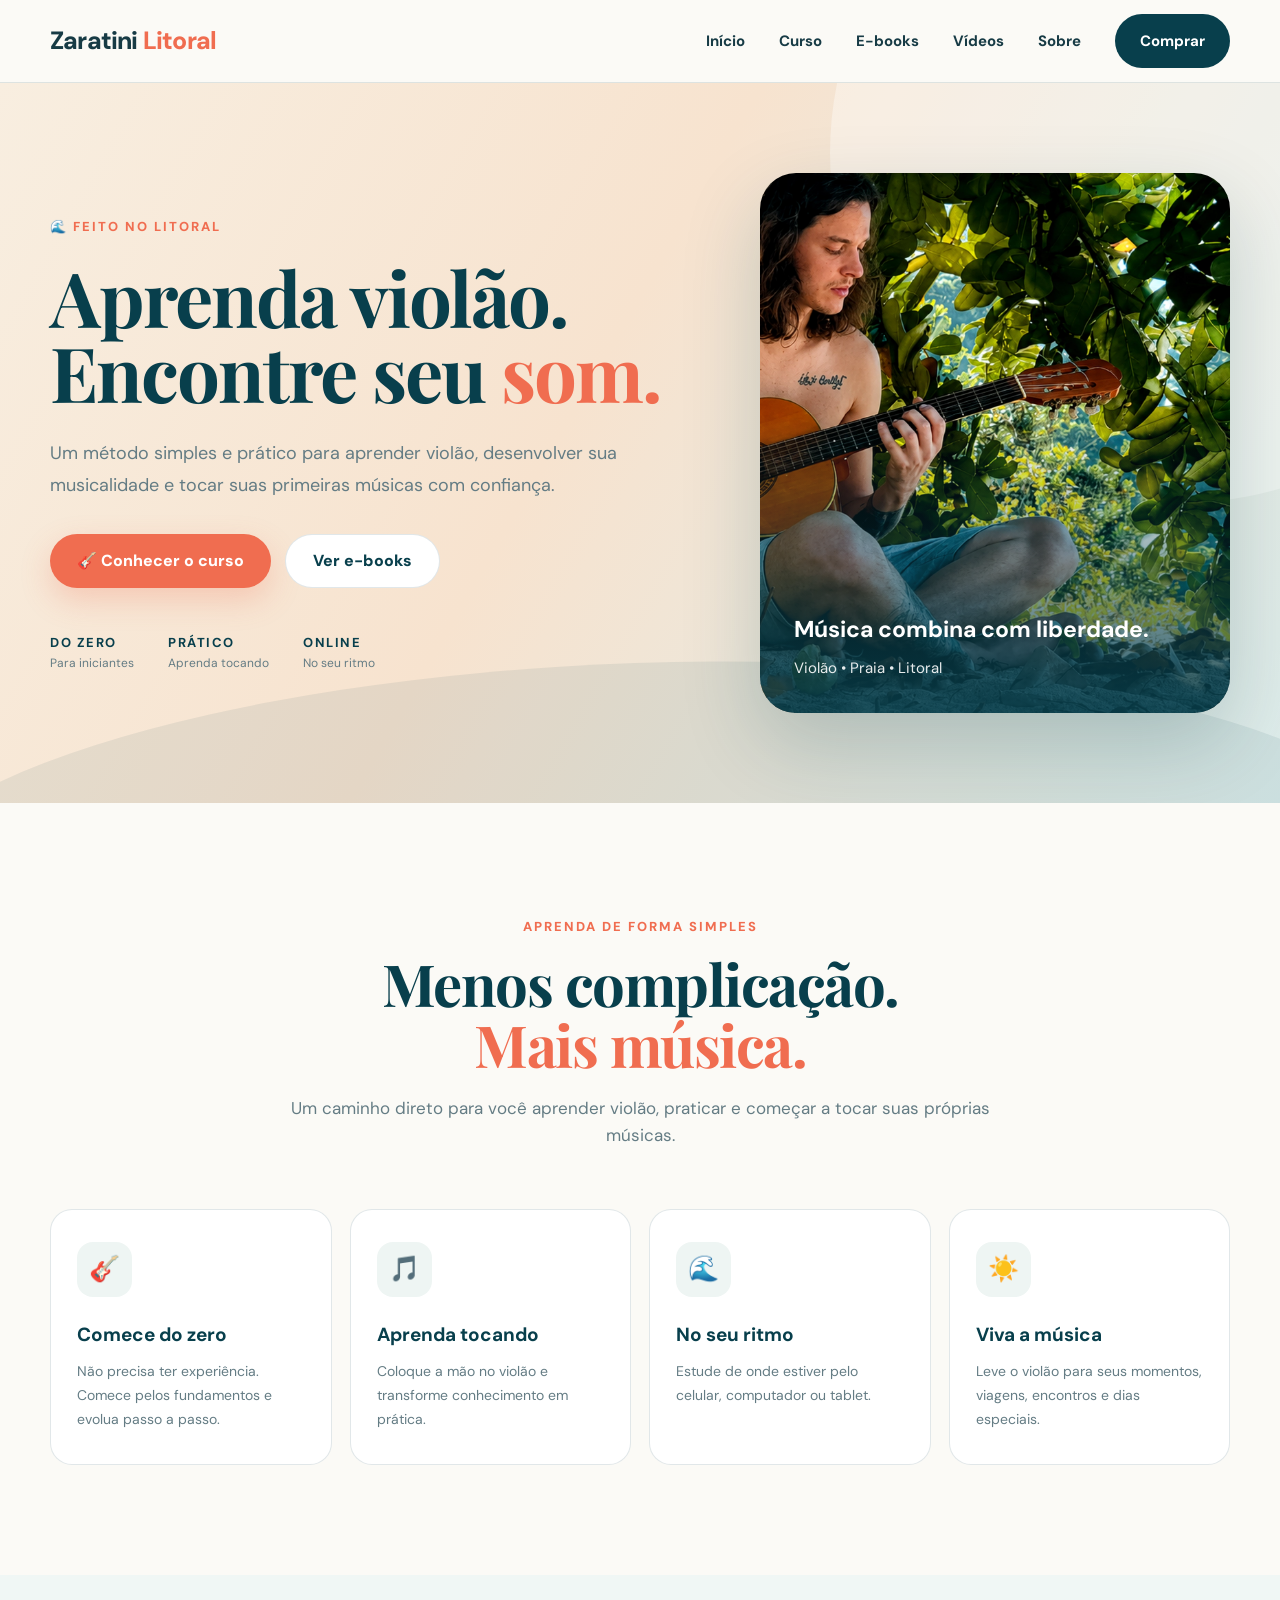
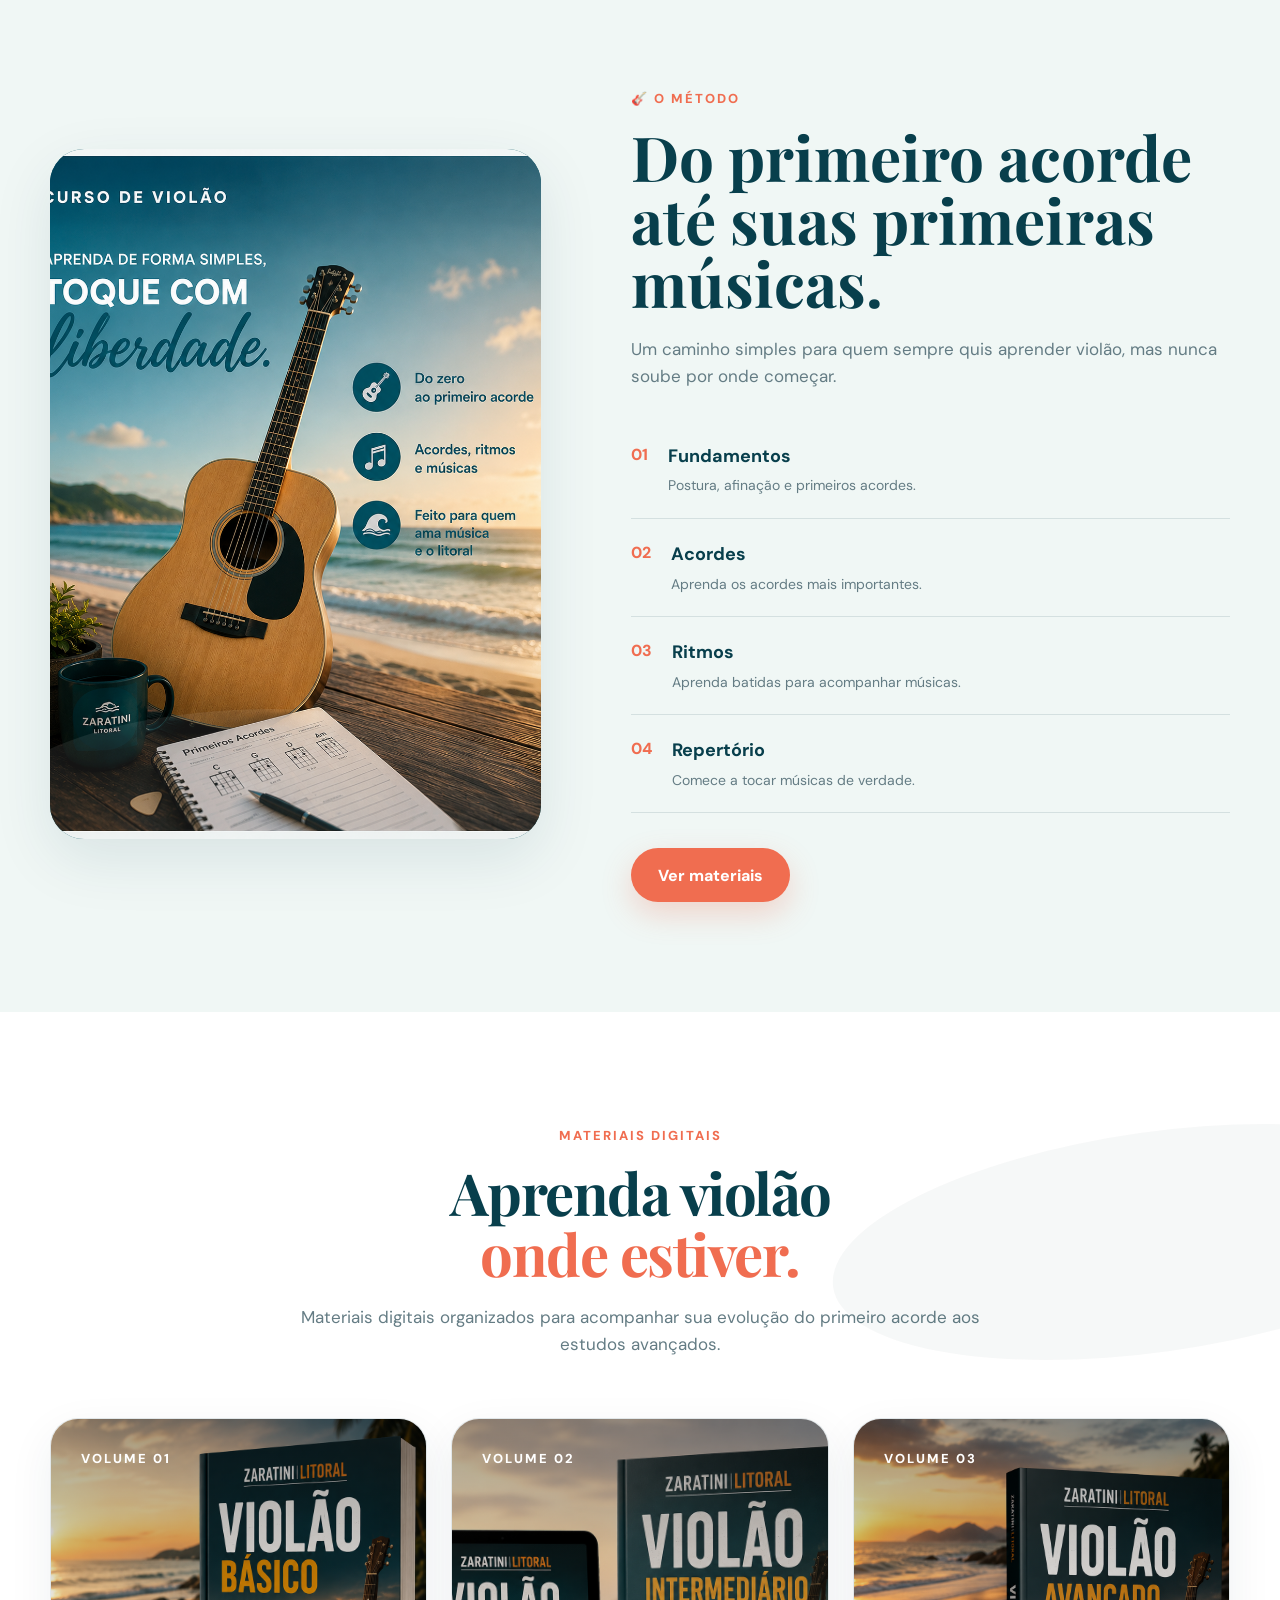
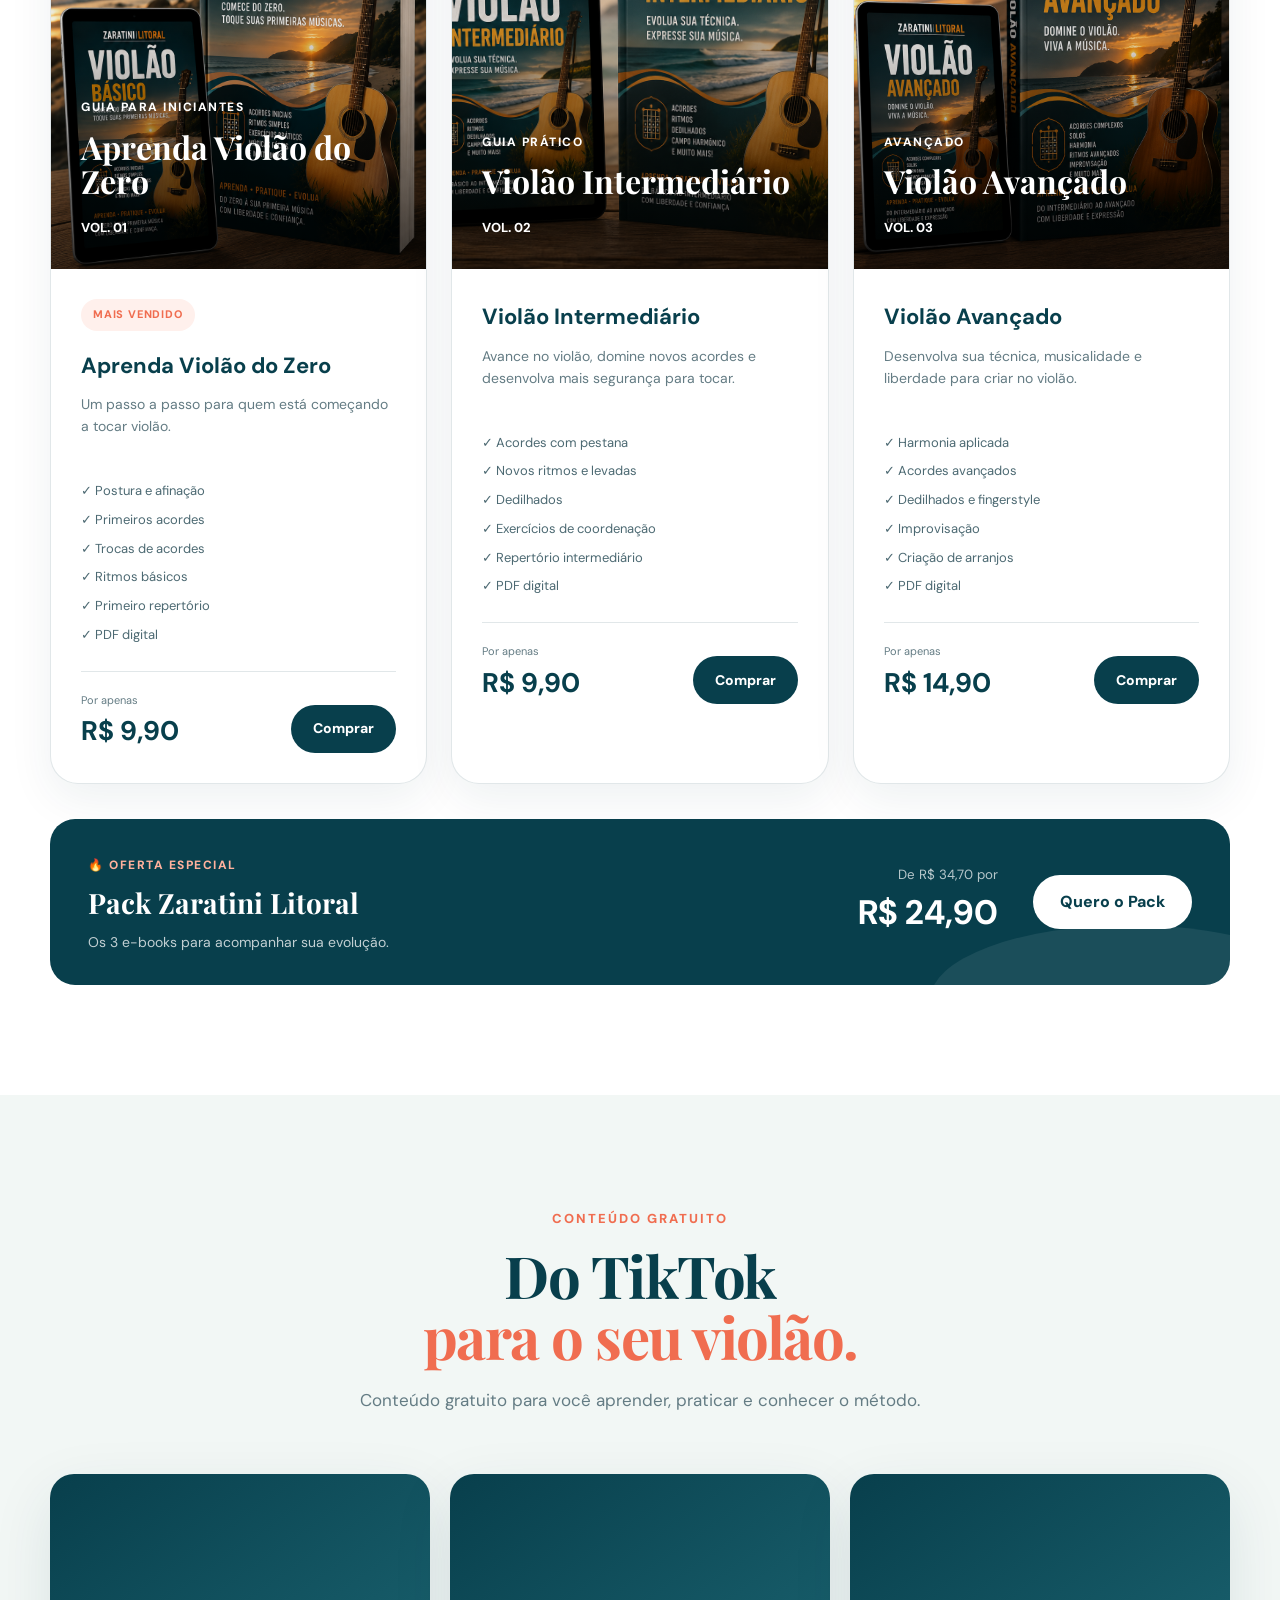
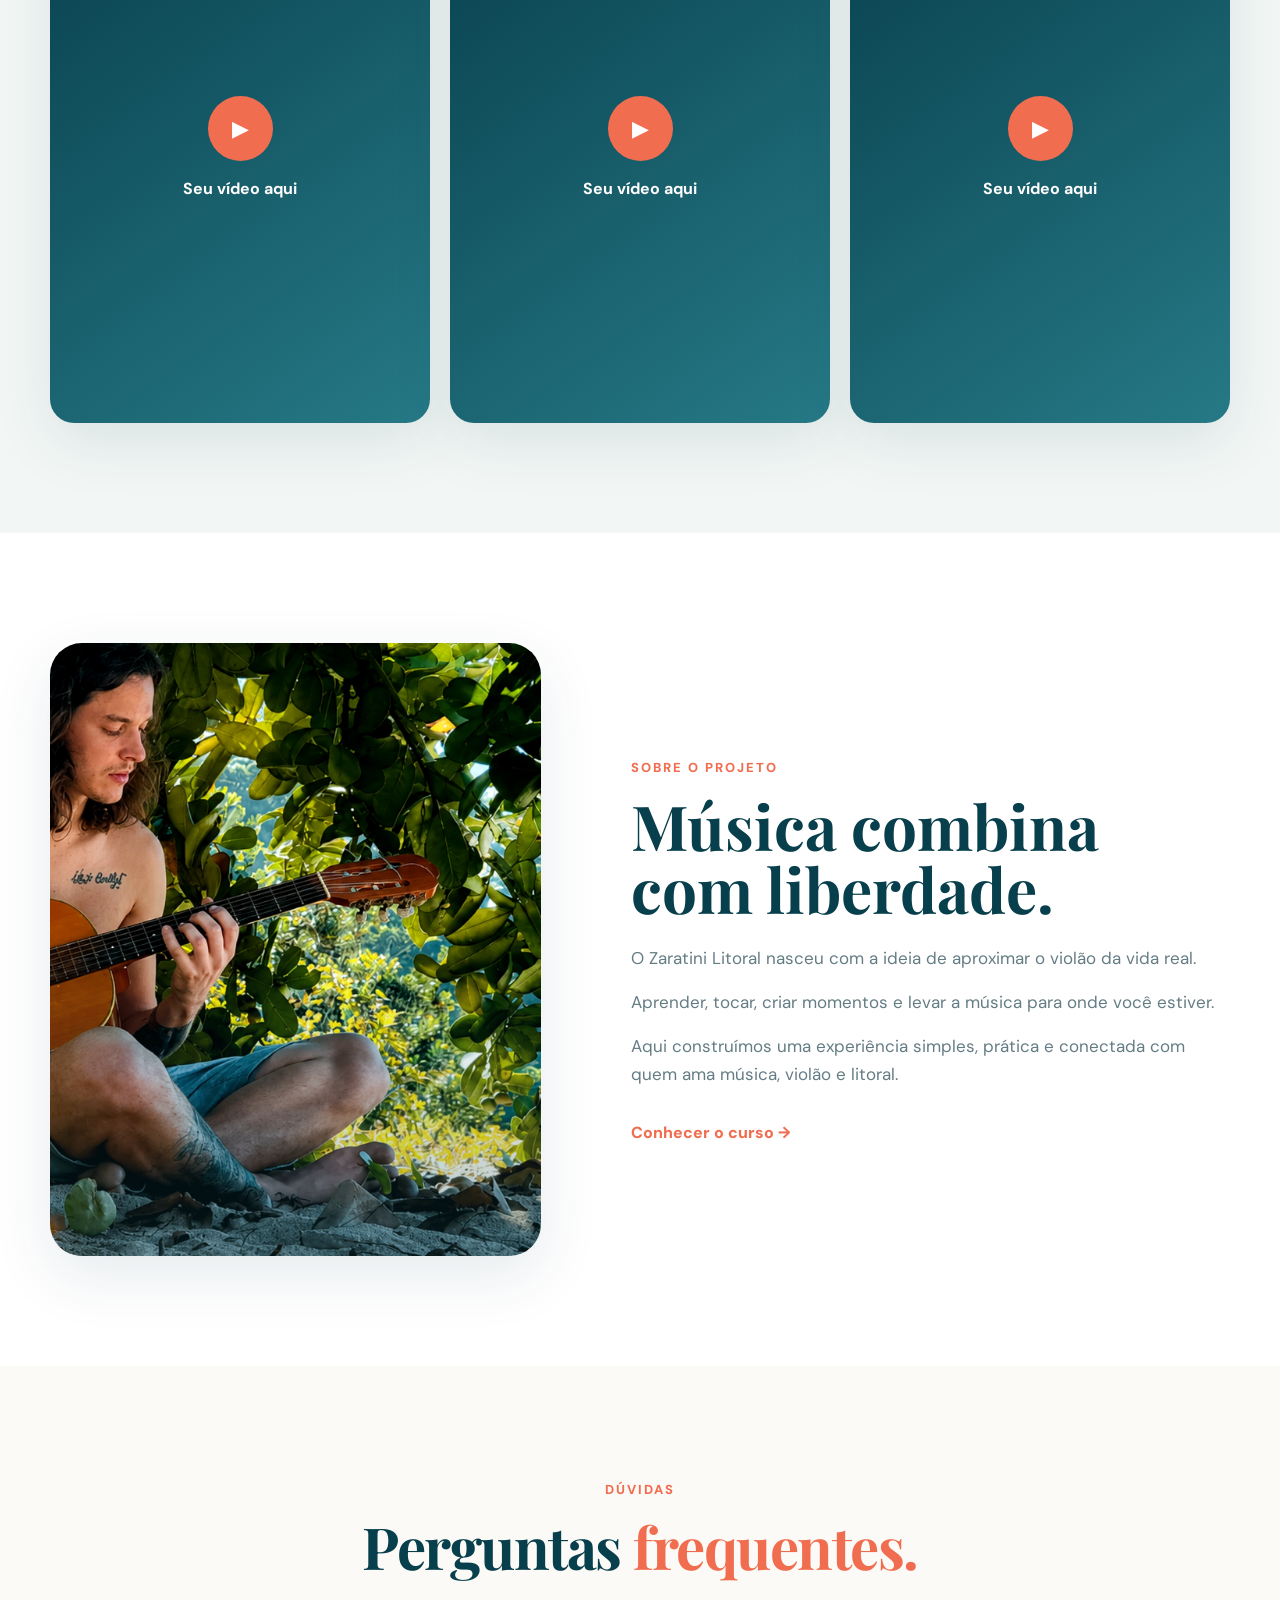
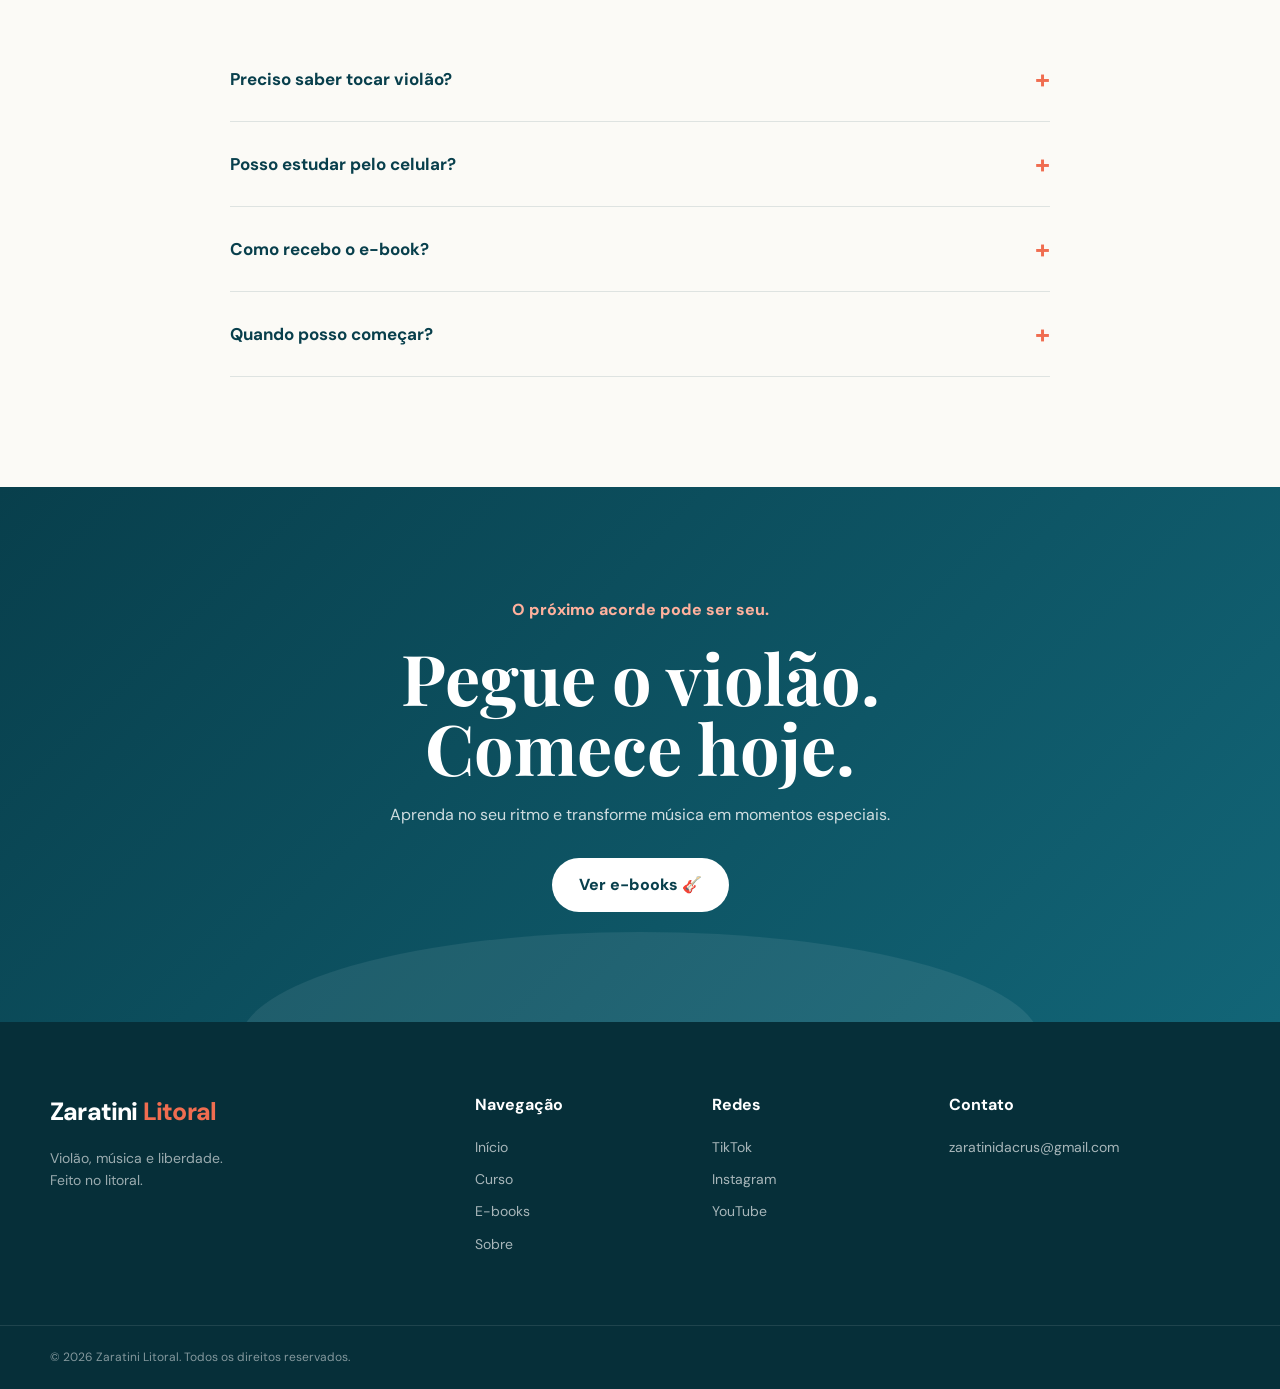
==== commit f7e9ade5: "Corrige imagens e capas dos ebooks" ====
--- a/index.html
+++ b/index.html
@@ -208,7 +208,7 @@
             <div class="hero-image">
 
                 <img
-                    src="images/erick-violao-litoral.webp"
+                    src="Images/erick-violao-litoral.webp"
                     alt="Erick tocando violão no litoral"
                     loading="eager"
                 >
@@ -337,7 +337,7 @@
     <div class="course-visual">
 
     <img
-        src="images/curso-violao.webp"
+        src="Images/curso-violao.webp"
         alt="Curso de violão Zaratini Litoral para aprender do zero"
     >
 
@@ -860,7 +860,7 @@
         <div class="about-photo">
 
             <img
-                src="images/erick-violao-litoral.webp"
+                src="Images/erick-violao-litoral.webp"
                 alt="Erick tocando violão no litoral"
                 loading="lazy"
             >
--- a/style.css
+++ b/style.css
@@ -999,21 +999,21 @@
 .ebook-01 {
 
     background-image:
-        url("images/ebook-01.webp");
+        url("Images/ebook-01.webp");
 }
 
 
 .ebook-02 {
 
     background-image:
-        url("images/ebook-02.webp");
+        url("Images/ebook-02.webp");
 }
 
 
 .ebook-03 {
 
     background-image:
-        url("images/ebook-03.webp");
+        url("Images/ebook-03.webp");
 }
 
 
